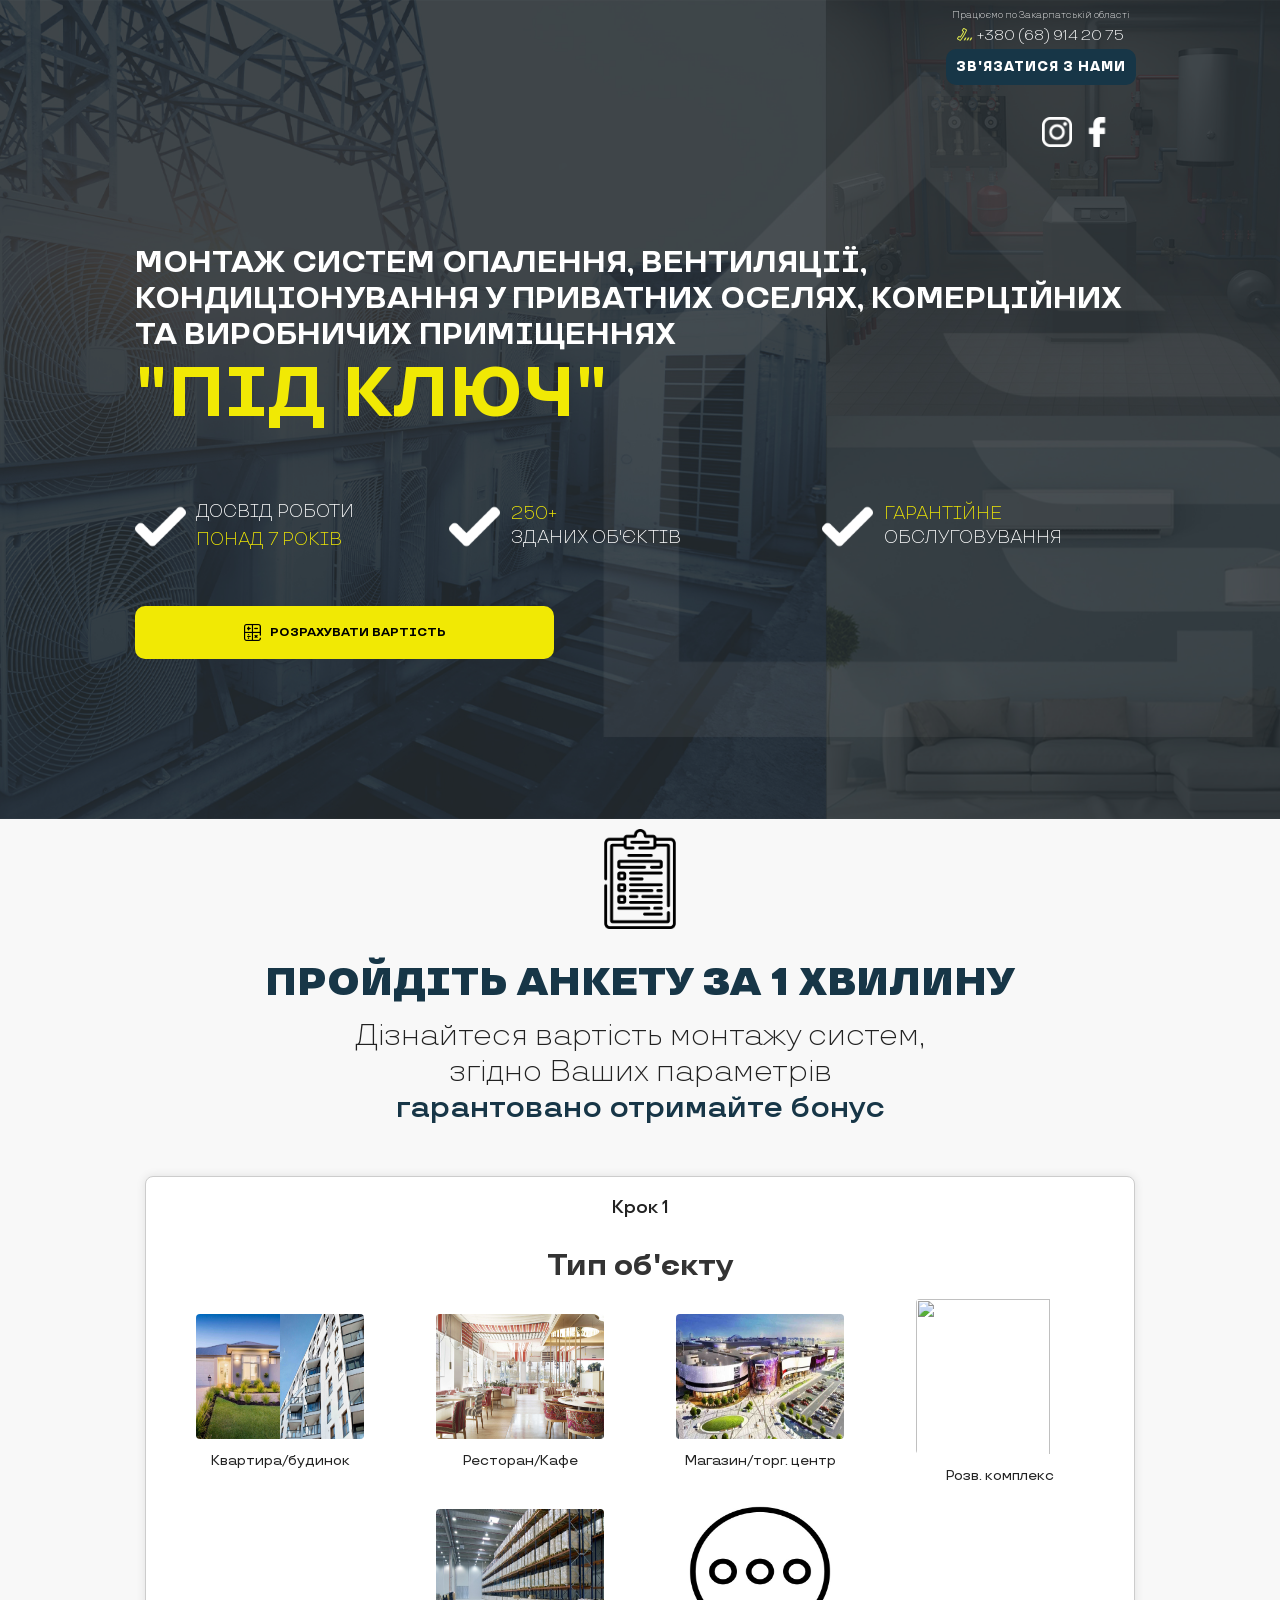
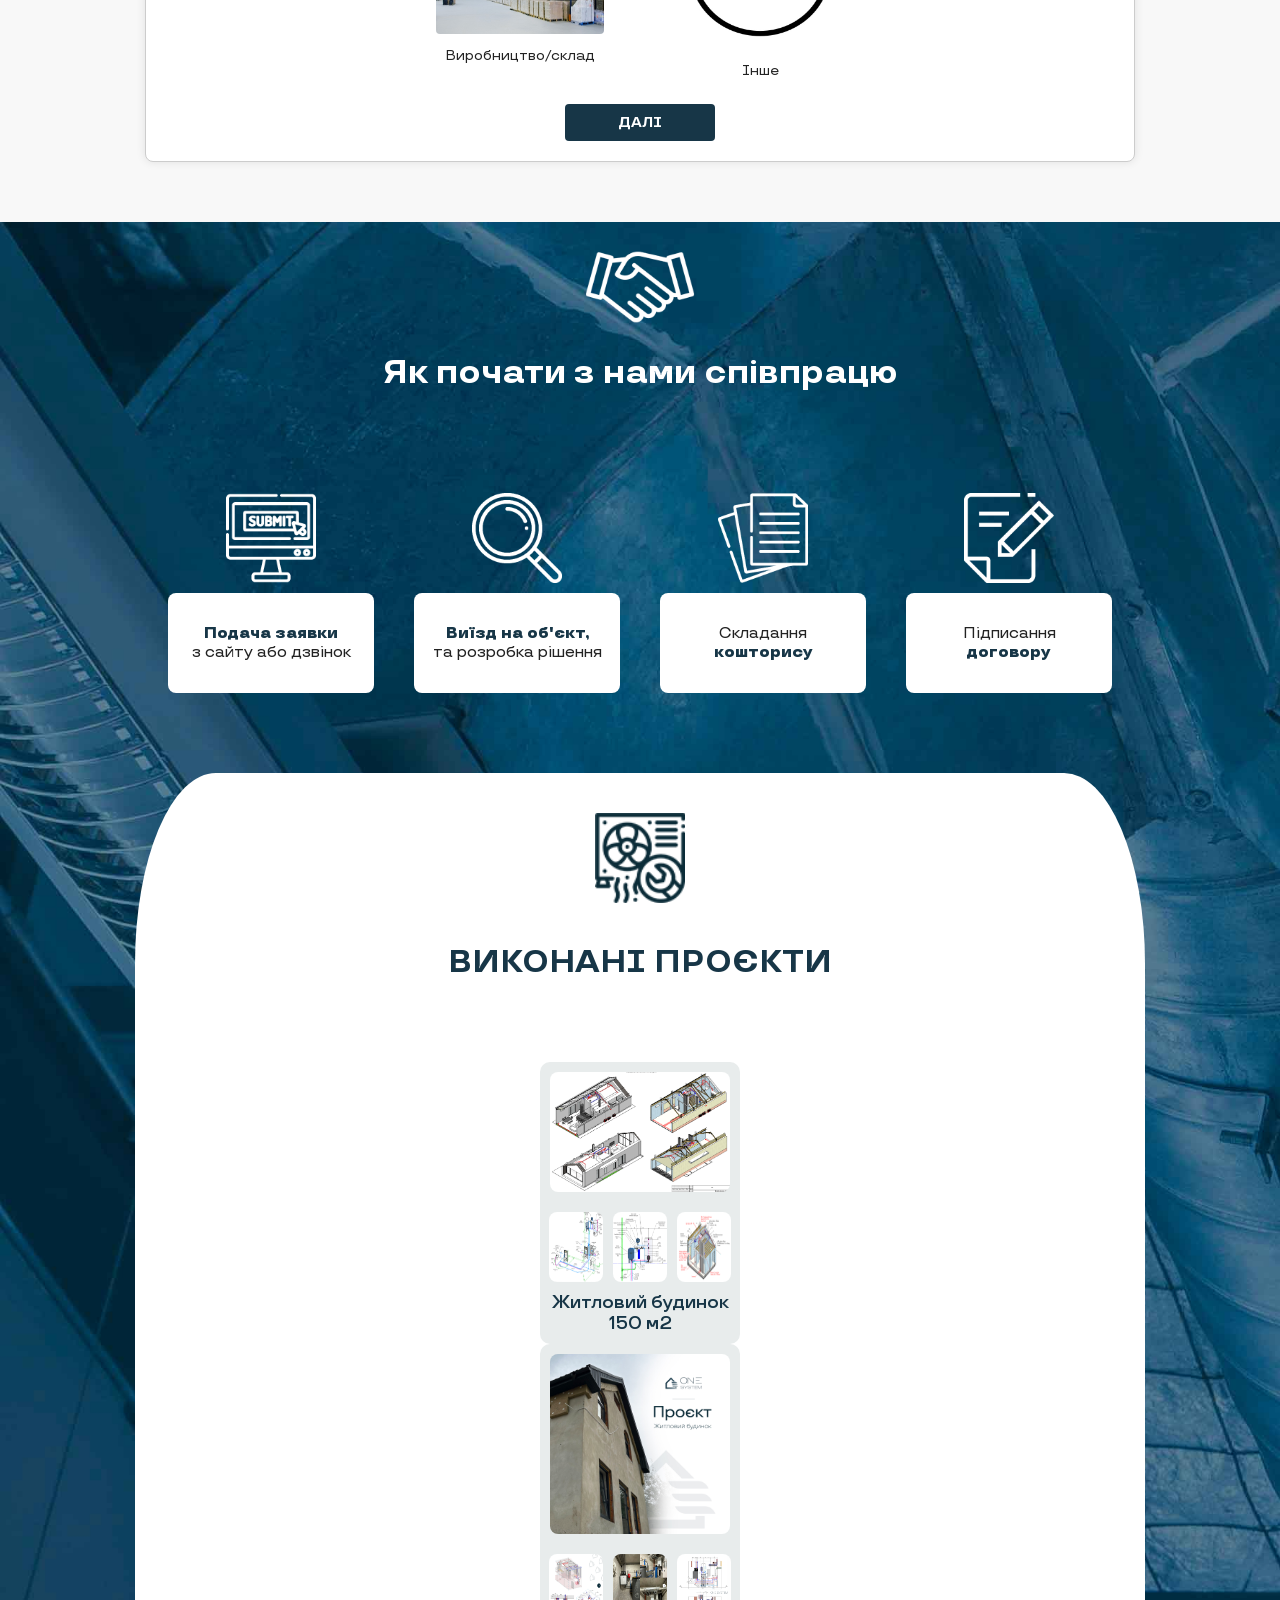
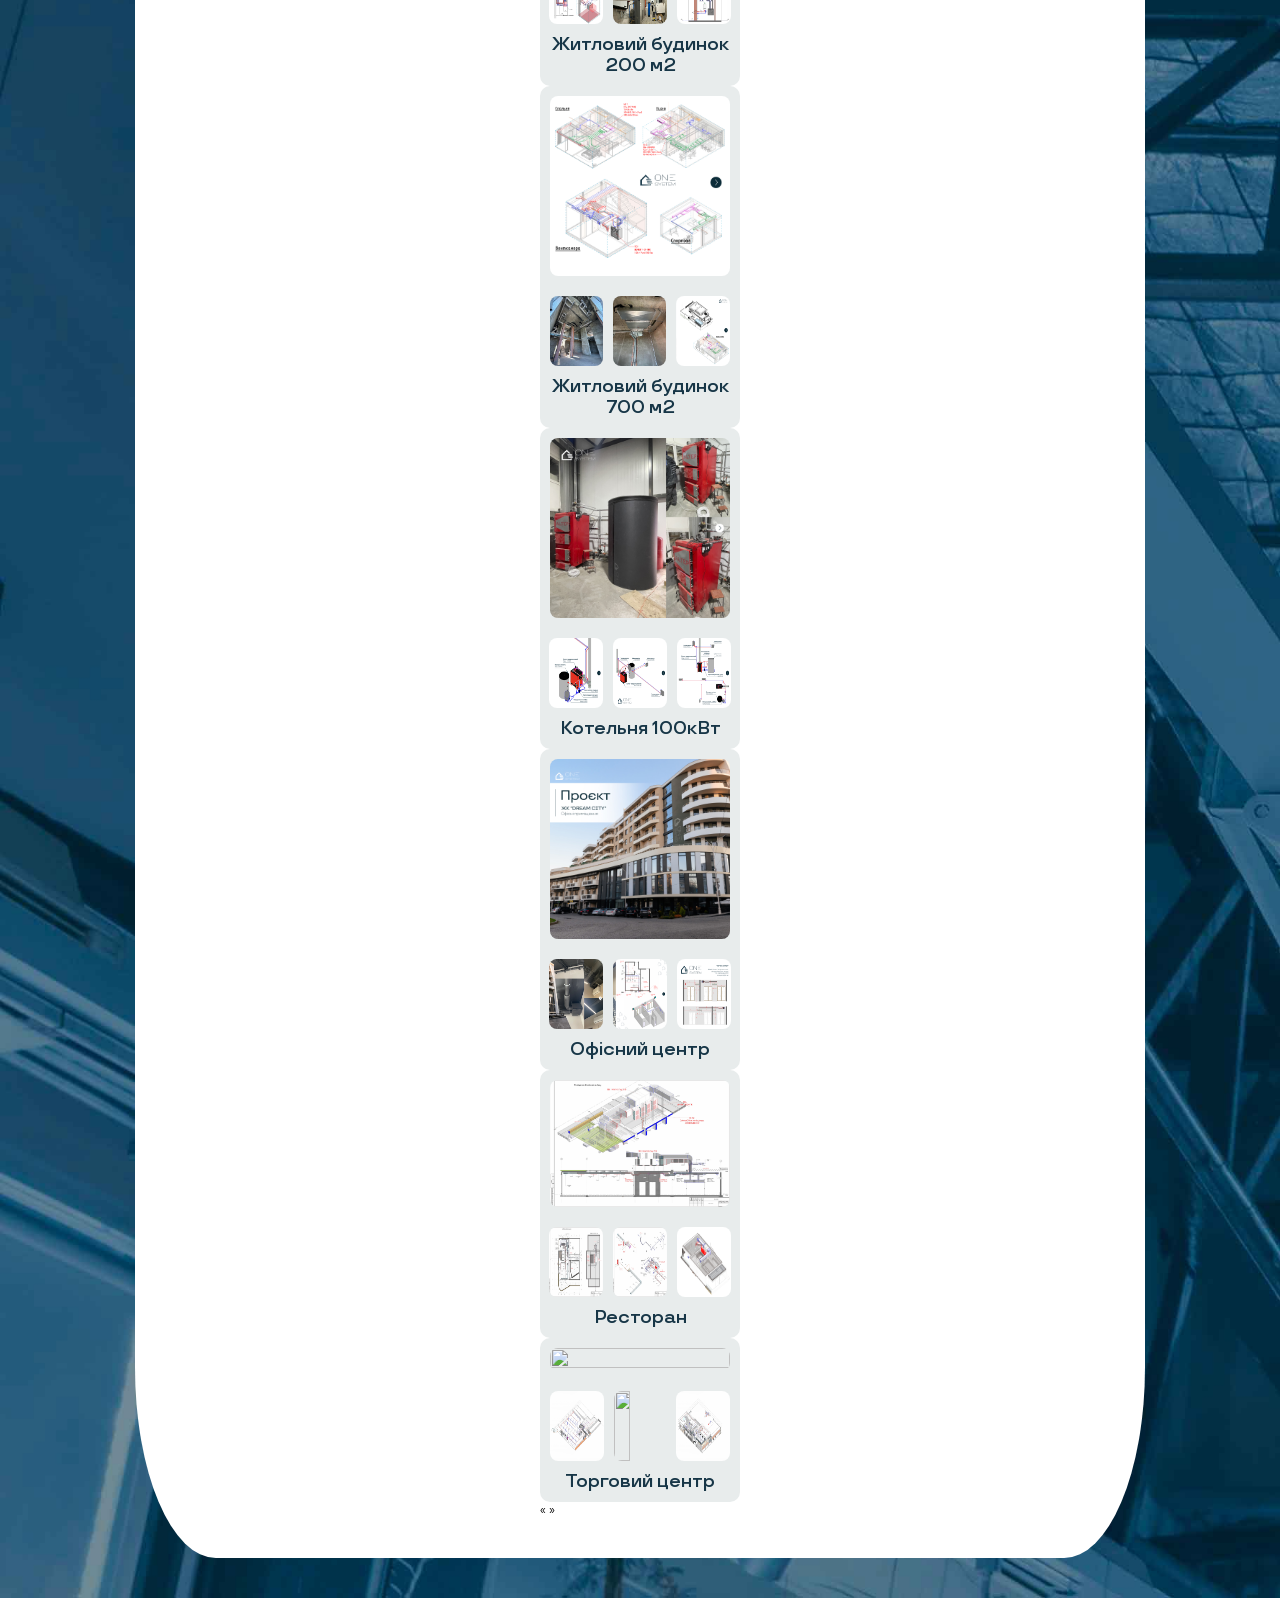
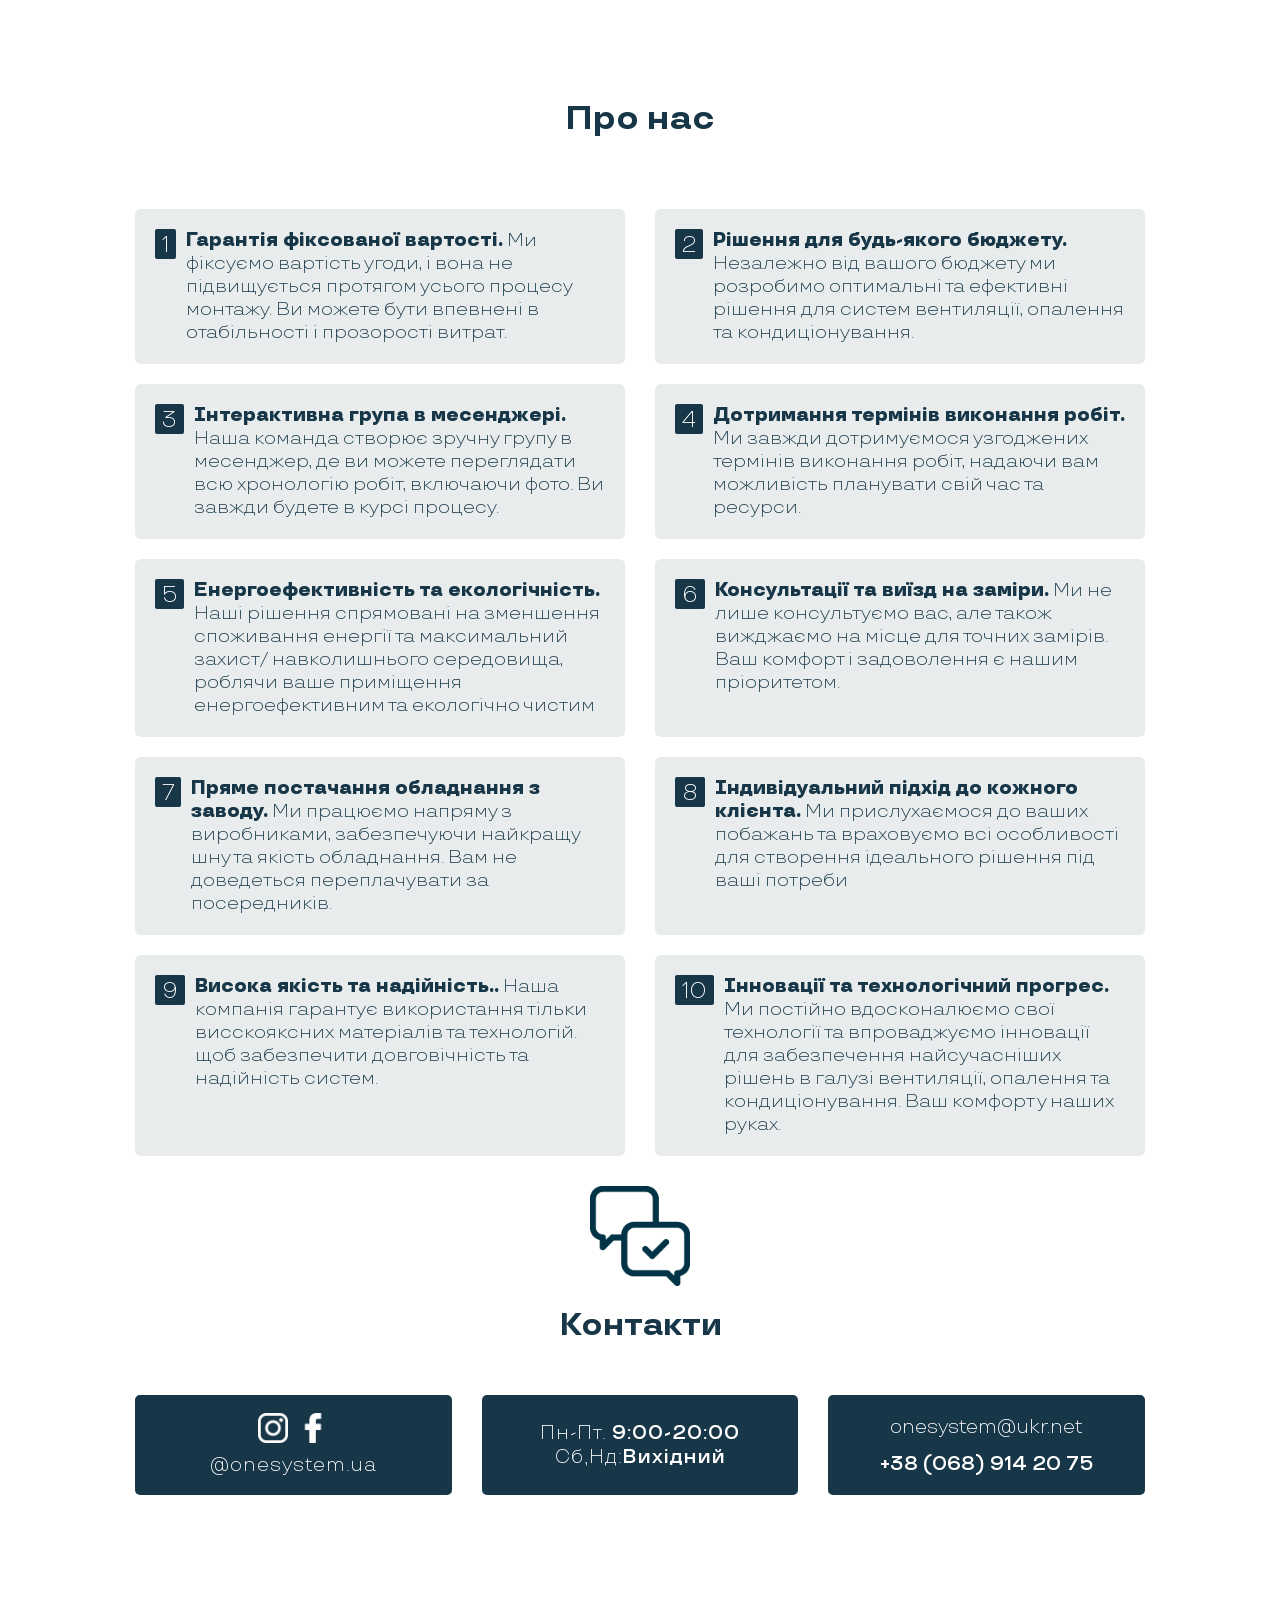
==== index.htm @ 9f6dc46c "fix" ====
﻿<!DOCTYPE html>
<html lang="ru">
  <head>
    <meta charset="UTF-8" />
    <title>Системи опалення під ключ</title>
    <meta name="viewport" content="width=device-width, initial-scale=1" />
    <link rel="stylesheet" href="fonts/stylesheet.css" />
    <link rel="stylesheet" href="fonts/ico-moon/style.css" />
    <link rel="stylesheet" href="css/slick.css" />
    <link
      rel="stylesheet"
      href="gh/fancyapps/fancybox%403.5.7/dist/jquery.fancybox.min.css"
    />
    <link href="https://unpkg.com/aos@2.3.1/dist/aos.css" rel="stylesheet" />
    <link rel="stylesheet" href="css/style.css" />
    <link
      rel="stylesheet"
      href="https://cdn.jsdelivr.net/npm/glider-js@1/glider.min.css"
    />

    <link
      rel="shortcut icon"
      href="img/logotype/logo-color.jpg"
      type="image/ico"
    />

    <!-- Meta Pixel Code -->
    <script>
      !(function (f, b, e, v, n, t, s) {
        if (f.fbq) return;
        n = f.fbq = function () {
          n.callMethod
            ? n.callMethod.apply(n, arguments)
            : n.queue.push(arguments);
        };
        if (!f._fbq) f._fbq = n;
        n.push = n;
        n.loaded = !0;
        n.version = "2.0";
        n.queue = [];
        t = b.createElement(e);
        t.async = !0;
        t.src = v;
        s = b.getElementsByTagName(e)[0];
        s.parentNode.insertBefore(t, s);
      })(
        window,
        document,
        "script",
        "https://connect.facebook.net/en_US/fbevents.js"
      );
      fbq("init", "3308747186036502");
      fbq("track", "PageView");
    </script>
    <script src="https://unpkg.com/aos@2.3.1/dist/aos.js"></script>
    <noscript
      ><img
        height="1"
        width="1"
        style="display: none"
        src="tr?id=3308747186036502&ev=PageView&noscript=1"
    /></noscript>
    <!-- End Meta Pixel Code -->

    <meta
      name="facebook-domain-verification"
      content="5sw4h7sq4c65zmqnt9kescmjwiijr1"
    />
  </head>

  <body>
    <div class="first-screen" data-aos="fade-down">
      <div class="container">
        <header class="header-inner">
          <div class="header-inner-logo">
            <div class="header-inner-logo-left">
              <a href="index.htm">
                <img src="img/logotype/logo.png" alt="" class="logo"
              /></a>
            </div>
          </div>
          <div class="header-inner-socials">
            <div class="socials">
              <div class="socials-items">
                <!--<div class="socials-items__item">-->
                <!--    <a href="https://instagram.com/teploprivat?igshid=1fw3h1ubyp79h" target="_blank"><img src="img/instagram.svg"></a>-->
                <!--</div>-->
              </div>
            </div>
          </div>
          <div class="header-inner-contacts">
            <div class="contacts">
              <p class="contacts__title">Працюємо по Закарпатській області</p>
              <div class="contacts-phone">
                <div class="contacts-phone__num">
                  <!--<span class="icon-Phones"></span>-->

                  <div class="socials-items__item">
                    <a
                      href="https://www.instagram.com/onesystem.ua/"
                      target="_blank"
                      ><img src="img/newIcons/inst.png"
                    /></a>
                    <a href="https://t.me/+380689142075" target="_blank"
                      ><img src="img/newIcons/fb.png"
                    /></a>
                  </div>

                  <div
                    style="
                      display: flex;
                      flex-direction: column;
                      margin-bottom: 5px;
                      text-align: center;
                    "
                  >
                    <!--                                    <a href="mailto:teploprivat@gmail.com">teploprivat@gmail.com</a><br>-->
                    <a href="tel:+380689142075"
                      ><span class="icon-Phones"></span>+380 (68) 914 20 75</a
                    >
                  </div>
                </div>
                <div
                  id="butt"
                  сlass="header_btn contacts-phone__recall consult"
                  data-toggle="modal"
                  data-target="#myModal"
                >
                  <p class="contacts-phone__recall consult">
                    Зв'язатися з нами
                  </p>
                </div>
              </div>
            </div>
          </div>
        </header>
        <div class="first-screen-content">
          <h1 class="title-first" style="text-transform: uppercase">
            МОНТАЖ СИСТЕМ ОПАЛЕННЯ, ВЕНТИЛЯЦІЇ, КОНДИЦІОНУВАННЯ У ПРИВАТНИХ
            ОСЕЛЯХ, КОМЕРЦІЙНИХ ТА ВИРОБНИЧИХ ПРИМІЩЕННЯХ<br />
            <span class="hero-yellow">"під ключ"</span>
          </h1>
          <!--   <p class="first-screen-content__desc subtitle-first">
                    <span>з економією на опаленні до <b>83%</b></span>
                </p> -->
          <div class="first-screen-content-adv">
            <div class="first-screen-content-adv__item" id="pack5">
              <img src="img/newIcons/hero-icon.png" alt="" />
              <p style="text-transform: uppercase">
                Досвід роботи <br /><span style="color: #f1e904"
                  >понад 7 років</span
                ><sup></sup>
              </p>
            </div>
            <div class="first-screen-content-adv__item">
              <img src="img/newIcons/hero-icon.png" alt="" />
              <p style="text-transform: uppercase">
                <span style="color: #f1e904">250+</span> <br />
                зданих об'єктів
              </p>
            </div>
            <div class="first-screen-content-adv__item">
              <img src="img/newIcons/hero-icon.png" alt="" />
              <p style="text-transform: uppercase">
                <span style="color: #f1e904">гарантійне <br /></span>
                обслуговування
              </p>
            </div>
          </div>
          <div class="btn-main-wrap">
            <button
              class="btn btn-main test-scroll"
              style="background-color: #f1e904; color: black"
            >
              <span class="icon-calc"></span>Розрахувати вартість
            </button>
          </div>
        </div>
      </div>

      <div class="fullscreen-bg bg-dark"></div>
    </div>
    <style>
      @media (max-width: 768px) {
        .btn-mob {
          margin-top: 15px;
        }
      }
    </style>
    <section class="second-screen grey">
      <div class="test">
        <div class="container">
          <div class="test-item__content form-before">
            <div
              class="test-item__header"
              style="
                display: flex;
                justify-content: center;
                align-items: center;
                flex-direction: column;
              "
            >
              <img
                src="./img/newIcons/hero.png"
                alt=""
                width="100"
                height="100"
                style="margin-bottom: 30px"
              />
              <h2 class="section-title section-title--black" id="anketa">
                ПРОЙДІТЬ АНКЕТУ ЗА 1 ХВИЛИНУ
              </h2>
              <p class="hero-descr" style="text-align: center">
                Дізнайтеся вартість монтажу систем, <br />
                згідно Ваших параметрів
                <br />
                <span
                  class="hero-descr"
                  style="font-weight: 600; color: #173647"
                  >гарантовано отримайте бонус </span
                >
              </p>
            </div>
            <div
              class="quiz"
              style="
                --q-text-color: #222222;
                --q-bg-color: rgba(248, 248, 248, 1);
                --q-color-main: #8ac759;
                --q-text-on-main: #222222;
                --q-color-lighter: #c5e3ac;
                --q-color-middle: #add88b;
                --q-color-accent: #6e9f47;
                --q-color-element: #e5e7eb;
                --q-color-element-border: #e5e7eb;
                --q-color-border: #4b5563;
                --q-color-back-main: #444444;
                --q-color-back-accent: #222222;
                --q-color-error-text: #b91c1c;
                --q-color-error-field-border: #b91c1c;
                --q-color-error-field-bg: #fca5a5;
                --q-color-error-field-text: #222222;
              "
            >
              <style>
                .form-container {
                  /* width: 900px; */
                  height: 100%;
                  margin: 20px auto;
                  padding: 20px;
                  border: 1px solid #ccc;
                  border-radius: 8px;
                  background-color: #fff;
                  box-shadow: 0 0 10px rgba(0, 0, 0, 0.1);
                }
                .form-step {
                  height: 0;
                  overflow: hidden;
                  opacity: 0;
                  transition: height 0.8s ease-in-out, opacity 0.8s ease-in-out;
                }
                .form-step.active {
                  height: auto;
                  opacity: 1;
                }
                .form-btn {
                  padding: 10px 10px;
                  font-size: 11px;
                  margin-top: 10px;
                  width: 100px;
                  cursor: pointer;
                  background-color: #173647;
                  color: #fff;
                  border: none;
                  border-radius: 4px;
                  margin-right: 10px;
                  transition: background-color 0.3s ease-in-out;
                  margin-left: auto;
                  margin-right: auto;
                }
                @media screen and (min-width: 768px) {
                  .form-btn {
                    padding: 10px 20px;
                    font-size: 14px;
                    margin-top: 30px;
                    width: 150px;
                  }
                }
                .form-btn:hover {
                  background-color: #2c4350;
                }
                label {
                  display: block;
                  margin-bottom: 10px;
                  font-size: 18px;
                  font-weight: 500;
                }
                .photo-label {
                  display: flex;
                  justify-content: center;
                  align-items: center;
                  flex-direction: column;
                }
                input[type="radio"],
                input[type="checkbox"] {
                  margin-right: 5px;
                  visibility: hidden;
                }
                .form-title {
                  color: #333;
                  text-align: center;
                  margin-top: 10px;
                  margin-bottom: 10px;
                  font-size: 18px;
                }
                @media screen and (min-width: 768px) {
                  .form-title {
                    font-size: 30px;
                    margin-bottom: 30px;
                    margin-top: 30px;
                  }
                }
                .form-step.step5 {
                  height: 0;
                  overflow: hidden;
                  opacity: 0;
                  transition: height 0.8s ease-in-out, opacity 0.8s ease-in-out;
                }
                .form-step.step5.active {
                  height: auto;
                  opacity: 1;
                }
                .form-step.step5 label {
                  display: block;
                  margin-bottom: 10px;
                }
                .form-step.step5 input {
                  width: 100%;
                  padding: 8px;
                  margin-bottom: 10px;
                  box-sizing: border-box;
                }
                .steps-container {
                  display: flex;
                  justify-content: center;
                  align-items: center;
                  flex-direction: column;
                }
                .labels-container {
                  display: flex;
                  justify-content: center;
                  align-items: center;
                  flex-wrap: wrap;
                  gap: 30px;
                }
                #stepCounter {
                  font-size: 18px;
                  font-weight: 600;
                }
                .img-container {
                  display: flex;
                  justify-content: center;
                  align-items: center;
                  flex-direction: column;
                  width: 100px;
                  height: 120px;
                }
                @media screen and (min-width: 768px) {
                  .img-container {
                    width: 210px;
                    height: 155px;
                  }
                }
                .quiz-img {
                  height: 100px;
                  width: 100px;
                  border-radius: 4px;
                }
                @media screen and (min-width: 768px) {
                  .quiz-img {
                    width: 80%;
                    height: 130px;
                    height: 160px;
                    border-radius: 4px;
                  }
                }
                .quiz-img.selected {
                  border: 4px solid #173647; /* Зелений колір обводки */
                  border-radius: 3px;
                }
                .photo-span {
                  text-align: center;
                  font-size: 14px;
                }
                @media screen and (min-width: 768px) {
                  .photo-span {
                    font-size: 14px;
                  }
                }

                .buttons-container {
                  display: flex;
                  justify-content: center;
                  align-items: center;
                  width: 200px;
                  gap: 20px;
                  margin-top: 10px;
                }
                @media screen and (min-width: 768px) {
                  .buttons-container {
                    width: 370px;
                  }
                }
                .range-input {
                  width: 100%;
                }
                .range-info-container {
                  margin-top: 70px;
                  text-align: center;
                }
                #submitForm {
                  display: flex;
                  justify-content: center;
                  align-items: center;
                  flex-direction: column;
                }
                .range-input {
                  -webkit-appearance: none;
                  width: 100%;
                  height: 8px; /* висота полоски */
                  background-color: #ccc; /* колір фону полоски */
                  outline: none;
                  margin: 5px 0; /* відступи */
                  border-radius: 8px;
                }
                /* Стилізація ползунка для WebKit (Chrome, Safari) */
                .range-input::-webkit-slider-thumb {
                  -webkit-appearance: none;
                  width: 20px; /* ширина ползунка */
                  height: 20px; /* висота ползунка */
                  background-color: #173647; /* новий колір для ползунка */
                  border: 2px solid #fff; /* колір обведення ползунка */
                  border-radius: 50%; /* зробити ползунок круглим */
                  cursor: pointer;
                  margin-top: -3px; /* коригування позиції ползунка */
                }
                /* Стилізація ползунка для Gecko (Firefox) */
                .range-input::-moz-range-thumb {
                  width: 20px; /* ширина ползунка */
                  height: 20px; /* висота ползунка */
                  background-color: #173647; /* новий колір для ползунка */
                  border: 2px solid #fff; /* колір обведення ползунка */
                  border-radius: 50%; /* зробити ползунок круглим */
                  cursor: pointer;
                }
                .step3 {
                  display: flex;
                  justify-content: center;
                  align-items: center;
                  flex-direction: column;
                }
                .step4 {
                  display: flex;
                  justify-content: center;
                  align-items: center;
                  flex-direction: column;
                }
              </style>
              <div class="form-container">
                <div class="steps-container">
                  <div id="stepCounter">Крок 1</div>
                  <!-- Крок 1 -->
                  <div class="form-step step1 active">
                    <h2 class="form-title">Тип об'єкту</h2>
                    <div class="labels-container">
                      <label class="photo-label">
                        <div class="img-container">
                          <img
                            class="quiz-img"
                            src="./img/newIcons/quiz/flat.jpeg"
                            alt=""
                          />
                          <input
                            type="radio"
                            name="objectType"
                            value="Квартира/будинок"
                          />
                          <span class="photo-span">Квартира/будинок</span>
                        </div>
                      </label>
                      <label class="photo-label">
                        <div class="img-container">
                          <img
                            class="quiz-img"
                            src="./img/newIcons/quiz/rest.jpeg"
                            alt=""
                          />
                          <input
                            type="radio"
                            name="objectType"
                            value="Ресторан/Кафе"
                          />
                          <span class="photo-span">Ресторан/Кафе</span>
                        </div>
                      </label>
                      <label class="photo-label">
                        <div class="img-container">
                          <img
                            class="quiz-img"
                            src="./img/newIcons/quiz/mall.jpg"
                            alt=""
                          />
                          <input
                            type="radio"
                            name="objectType"
                            value="Магазин/Торговий центр"
                          />
                          <span class="photo-span">Магазин/торг. центр</span>
                        </div>
                      </label>
                      <label class="photo-label">
                        <div class="img-container">
                          <img
                            class="quiz-img"
                            src="./img/newIcons/quiz/complex.jpg"
                            alt=""
                          />
                          <input
                            type="radio"
                            name="objectType"
                            value="Розважальний комплекс"
                          />
                          <span class="photo-span">Розв. комплекс</span>
                        </div>
                      </label>
                      <label class="photo-label">
                        <div class="img-container">
                          <img
                            class="quiz-img"
                            src="./img/newIcons/quiz/storage.jpeg"
                            alt=""
                          />
                          <input
                            type="radio"
                            name="objectType"
                            value="Виробництво/склад"
                          />
                          <span class="photo-span">Виробництво/склад</span>
                        </div>
                      </label>
                      <label class="photo-label">
                        <div class="img-container">
                          <img
                            class="quiz-img"
                            src="./img/newIcons/quiz/other.png"
                            alt=""
                          />
                          <input
                            type="radio"
                            name="objectType"
                            value="Виробництво/склад"
                          />
                          <span class="photo-span">Інше</span>
                        </div>
                      </label>
                    </div>
                    <button
                      class="btn form-btn"
                      onclick="nextStep(2)"
                      type="button"
                    >
                      <a href="#anketa" style="color: white">Далі</a>
                    </button>
                  </div>
                  <!-- Крок 2 -->
                  <div class="steps-container" id="second-step">
                    <div class="form-step step2">
                      <h2 class="form-title">Площа об'єкту</h2>
                      <div class="range-info-container"> 
                          >Площа об'єкту:
                          <span id="areaValue">0</span>
                          м²</label
                        >
                      </div>
                      <input
                        class="range-input"
                        type="range"
                        id="areaRange"
                        min="0"
                        max="40000"
                        value="0"
                        step="5"
                        oninput="updateAreaValue(this.value)"
                      />
                      <div class="buttons-container">
                        <button
                          class="btn form-btn"
                          onclick="prevStep(1)"
                          type="button"
                        >
                          Назад
                        </button>
                        <button
                          class="btn form-btn"
                          onclick="nextStep(3)"
                          type="button"
                        >
                          Далі
                        </button>
                      </div>
                    </div>
                  </div>
                  <!-- Крок 3 -->
                  <div class="steps-container">
                    <div class="form-step step3">
                      <h2 class="form-title">Які типи систем цікавлять?</h2>
                      <div class="labels-container">
                        <label class="photo-label">
                          <div class="img-container">
                            <img
                              src="./img/newIcons/quiz/heating.jpeg"
                              class="quiz-img"
                              alt=""
                            />
                            <input
                              type="checkbox"
                              name="systems"
                              value="Опалення"
                            />
                            <span class="photo-span">Опалення</span>
                          </div>
                        </label>
                        <label class="photo-label">
                          <div class="img-container">
                            <img
                              src="/img/newIcons/quiz/vent.jpeg"
                              class="quiz-img"
                              alt=""
                            />
                            <input
                              type="checkbox"
                              name="systems"
                              value="Вентиляція"
                            />
                            <span class="photo-span">Вентиляція</span>
                          </div>
                        </label>
                        <label class="photo-label">
                          <div class="img-container">
                            <img
                              src="/img/newIcons/quiz/ac.jpeg"
                              class="quiz-img"
                              alt=""
                            />
                            <input
                              type="checkbox"
                              name="systems"
                              value="Кондицiонування"
                            />
                            <span class="photo-span">Кондицiонування</span>
                          </div>
                        </label>
                        <label class="photo-label">
                          <div class="img-container">
                            <img
                              src="/img/newIcons/quiz/water.jpeg"
                              class="quiz-img"
                              alt=""
                            />
                            <input
                              type="checkbox"
                              name="systems"
                              value="Водопостачання"
                            />
                            <span class="photo-span">Водопостачання</span>
                          </div>
                        </label>
                        <label class="photo-label">
                          <div class="img-container">
                            <img
                              src="/img/newIcons/quiz/kanal.jpeg"
                              class="quiz-img"
                              alt=""
                            />
                            <input
                              type="checkbox"
                              name="systems"
                              value="Каналізація"
                            />
                            <span class="photo-span">Каналізація</span>
                          </div>
                        </label>
                      </div>
                      <div class="buttons-container">
                        <button
                          class="btn form-btn"
                          onclick="prevStep(2)"
                          type="button"
                        >
                          <a href="#anketa" style="color: white">Назад</a>
                        </button>
                        <button
                          class="btn form-btn"
                          onclick="nextStep(4)"
                          type="button"
                        >
                          Далі
                        </button>
                      </div>
                    </div>
                  </div>
                  <!-- Крок 4 -->
                  <div class="steps-container">
                    <div class="form-step step4">
                      <h2 class="form-title">Які типи робіт цікавлять?</h2>
                      <div class="labels-container">
                        <label>
                          <div class="img-container">
                            <img
                              src="./img/newIcons/quiz/projecting.jpg"
                              class="quiz-img"
                              alt=""
                            />
                            <input
                              type="checkbox"
                              name="workTypes"
                              value="Проектування"
                            />
                            <span class="photo-span">Проектування</span>
                          </div>
                        </label>
                        <label>
                          <div class="img-container">
                            <img
                              src="./img/newIcons/quiz/sales.jpg"
                              class="quiz-img"
                              alt=""
                            />
                            <input
                              type="checkbox"
                              name="workTypes"
                              value="Продаж обладнання"
                            />
                            <span class="photo-span">Продаж обладнання</span>
                          </div>
                        </label>
                        <label>
                          <div class="img-container">
                            <img
                              src="./img/newIcons/quiz/montage.jpg"
                              class="quiz-img"
                              alt=""
                            />
                            <input
                              type="checkbox"
                              name="workTypes"
                              value="Монтаж"
                            />
                            <span class="photo-span">Монтаж</span>
                          </div>
                        </label>
                        <label>
                          <div class="img-container">
                            <img
                              src="./img/newIcons/quiz/service.jpg"
                              class="quiz-img"
                              alt=""
                            />
                            <input
                              type="checkbox"
                              name="workTypes"
                              value="Сервісен обслуговування"
                            />
                            <span class="photo-span"
                              >Сервісне обслуговування</span
                            >
                          </div>
                        </label>
                        <label>
                          <div class="img-container">
                            <img
                              src="./img/newIcons/quiz/repair.jpg"
                              class="quiz-img"
                              alt=""
                            />
                            <input
                              type="checkbox"
                              name="workTypes"
                              value="Ремонт обладнання"
                            />
                            <span class="photo-span">Ремонт обладнання</span>
                          </div>
                        </label>
                        <label>
                          <div class="img-container">
                            <img
                              src="./img/newIcons/quiz/other.png"
                              class="quiz-img"
                              alt=""
                            />
                            <input
                              type="checkbox"
                              name="workTypes"
                              value="Інше"
                            />
                            <span class="photo-span">Інше</span>
                          </div>
                        </label>
                      </div>
                      <div class="buttons-container">
                        <button
                          class="btn form-btn"
                          onclick="prevStep(3)"
                          type="button"
                        >
                          Назад
                        </button>
                        <button
                          class="btn form-btn"
                          onclick="nextStep(5)"
                          type="button"
                        >
                          <a href="#anketa" style="color: white">Далі</a>
                        </button>
                      </div>
                    </div>
                  </div>
                  <div class="steps-container">
                    <div class="form-step step5">
                      <h2 class="form-title">Введіть ім'я та номер телефону</h2>
                      <form
                        id="submitForm"
                        onsubmit="event.preventDefault(); submitForm();"
                      >
                        <label for="name">Ім'я:</label>
                        <input type="text" id="name" name="name" required />
                        <label for="phone">Номер телефону:</label>
                        <input type="tel" id="phone" name="phone" required />
                        <div class="buttons-container">
                          <button
                            class="btn form-btn"
                            onclick="prevStep(4)"
                            type="button"
                          >
                            Назад
                          </button>
                          <button class="btn form-btn" type="submit">
                            Відправити
                          </button>
                        </div>
                      </form>
                    </div>
                  </div>
                </div>
              </div>

              <script>
                let currentStep = 1;

                function nextStep(step) {
                  document
                    .querySelector(`.step${currentStep}`)
                    .classList.remove("active");
                  currentStep = step;
                  updateStepCounter();
                  document
                    .querySelector(`.step${currentStep}`)
                    .classList.add("active");
                }
                function prevStep(step) {
                  document
                    .querySelector(`.step${currentStep}`)
                    .classList.remove("active");
                  currentStep = step;
                  updateStepCounter();
                  document
                    .querySelector(`.step${currentStep}`)
                    .classList.add("active");
                }
                function updateAreaValue(value) {
                  document.getElementById("areaValue").innerText = value;
                }
                function updateStepCounter() {
                  document.getElementById(
                    "stepCounter"
                  ).innerText = `Крок ${currentStep}/5`;
                }
                function submitForm() {
                  // Отримайте значення з форми і обробіть їх за потреби
                  const formData = {
                    name: document.getElementById("name").value,
                    phone: document.getElementById("phone").value,
                    objectType: document.querySelector(
                      'input[name="objectType"]:checked'
                    ).value,
                    area: document.getElementById("areaRange").value,
                    systems: Array.from(
                      document.querySelectorAll('input[name="systems"]:checked')
                    ).map((input) => input.value),
                    workTypes: Array.from(
                      document.querySelectorAll(
                        'input[name="workTypes"]:checked'
                      )
                    ).map((input) => input.value),
                  };
                  // Отримати токен та чат_id зі свого бота в телеграмі
                  const TOKEN =
                    "6956288167:AAHuR7oOShLoxF1MEcaLUOj_gk_TouvRYIo";
                  const CHAT_ID = "-1001533686542";
                  const URL = `https://api.telegram.org/bot${TOKEN}/sendMessage`;
                  // Створити текстовий повідомлення з отриманими даними
                  let message = `Заявка з сайту!\n\n`;
                  message += `Ім'я: ${formData.name}\n`;
                  message += `Номер телефону: ${formData.phone}\n`;
                  message += `Тип об'єкту: ${formData.objectType}\n`;
                  message += `Площа об'єкту: ${formData.area} м²\n`;
                  message += `Типи систем: ${formData.systems.join(", ")}\n`;
                  message += `Типи робіт: ${formData.workTypes.join(", ")}\n`;
                  // Відправити повідомлення в телеграм
                  fetch(URL, {
                    method: "POST",
                    headers: {
                      "Content-Type": "application/json",
                    },
                    body: JSON.stringify({
                      chat_id: CHAT_ID,
                      parse_mode: "html",
                      text: `${message}`,
                    }),
                  })
                    .then((response) => {
                      window.location.href = "thanks.html";
                      if (!response.ok) {
                        throw new Error("Network response was not ok");
                      }
                      // Очистити дані форми або виконати інші дії при необхідності
                      // Наприклад, ви можете перенаправити користувача на іншу сторінку
                      // або вивести повідомлення про успішну відправку
                      document.getElementById("areaRange").value = 0; // Скинути значення площі
                      document
                        .querySelectorAll('input[name="objectType"]')
                        .forEach((input) => (input.checked = false));
                      document
                        .querySelectorAll('input[name="systems"]')
                        .forEach((input) => (input.checked = false));
                      document
                        .querySelectorAll('input[name="workTypes"]')
                        .forEach((input) => (input.checked = false));
                      hideAllSteps();
                      resetForm(); // Очистити форму або виконати інші дії
                      currentStep = 1;
                      updateStepCounter();
                      document.querySelector(".step1").classList.add("active");
                    })
                    .catch((error) => {
                      console.log(error);
                    });
                }
                function resetForm() {
                  // Очистити дані форми або виконати інші дії для скидання форми
                  document.getElementById("areaRange").value = 0;
                  document
                    .querySelectorAll('input[name="objectType"]')
                    .forEach((input) => (input.checked = false));
                  document
                    .querySelectForAll('input[name="systems"]')
                    .forEach((input) => (input.checked = false));
                  document
                    .querySelectorAll('input[name="workTypes"]')
                    .forEach((input) => (input.checked = false));
                }
                function hideAllSteps() {
                  // Приховати всі кроки форми
                  const formSteps = document.querySelectorAll(".form-step");
                  formSteps.forEach((step) => {
                    step.classList.remove("active");
                  });
                }
                document.addEventListener("DOMContentLoaded", function () {
                  const quizImages = document.querySelectorAll(".quiz-img");
                  quizImages.forEach(function (image) {
                    image.addEventListener("click", function () {
                      if (currentStep === 1) {
                        // Якщо це перший крок, обирайте тільки одне фото
                        quizImages.forEach(function (otherImage) {
                          otherImage.classList.remove("selected");
                        });
                        image.classList.add("selected");
                      } else if (currentStep === 3 || currentStep === 4) {
                        // Якщо це третій або четвертий крок, дозвольте обирати декілька фото
                        image.classList.toggle("selected");
                      }
                    });
                  });
                });
              </script>
            </div>
          </div>
        </div>
      </div>
    </section>
    <section class="coop-section">
      <div class="container">
        <img
          class="deal-img"
          width="100"
          height="100"
          src="./img/newIcons/deal.png"
          style="margin-left: auto; margin-right: auto"
          alt=""
        />
        <h3 class="coop-title">Як почати з нами співпрацю</h3>
        <ul class="coop-list">
          <li class="coop-item">
            <img class="coop-img" src="./img/newIcons/submit.png" alt="" />
            <div class="coop-item-text">
              <p>
                <span style="color: #173647; font-weight: 800"
                  >Подача заявки<br
                /></span>
                з сайту або дзвінок
              </p>
            </div>
          </li>
          <li class="coop-item">
            <img class="coop-img" src="./img/newIcons/search.png" alt="" />
            <div class="coop-item-text">
              <p>
                <span style="color: #173647; font-weight: 800"
                  >Виїзд на об'єкт,<br
                /></span>
                 та розробка рішення
              </p>
            </div>
          </li>
          <li class="coop-item">
            <img class="coop-img" src="./img/newIcons/documents.png" alt="" />
            <div class="coop-item-text">
              <p>
                Складання <br />
                <span style="color: #173647; font-weight: 800">кошторису</span>
              </p>
            </div>
          </li>
          <li class="coop-item">
            <img class="coop-img" src="./img/newIcons/contract.png" alt="" />
            <div class="coop-item-text">
              <p>
                Підписання <br />
                <span style="color: #173647; font-weight: 800">договору</span>
              </p>
            </div>
          </li>
        </ul>
        <div class="done-projects-container">
          <img
            class="done-projects-img"
            src="./img/newIcons/done-projects.png"
            alt=""
          />
          <h3 class="done-projects-title">ВИКОНАНІ ПРОЄКТИ</h3>
          <div class="glider-contain">
            <div class="glider">
              <div class="project-card">
                <img src="./img/projects/1/1.PNG" alt="" class="main-card-photo" />
                <ul class="project-list">
                  <li class="project-item">
                    <img src="./img/projects/1/2.PNG" alt="" class="project-photo" />
                    <img src="./img/projects/1/3.PNG" alt="" class="project-photo" />
                    <img src="./img/projects/1/4.PNG" alt="" class="project-photo" />
                  </li>
                </ul>
                <p class="project-description">
                  <span class="marked-text">Житловий будинок 150 м2<br /></span>
                </p>
              </div>
              <div class="project-card">
                <img src="./img/projects/2/1.jpg" alt="" class="main-card-photo" />
                <ul class="project-list">
                  <li class="project-item">
                    <img src="./img/projects/2/2.jpg" alt="" class="project-photo" />
                    <img src="./img/projects/2/3.jpg" alt="" class="project-photo" />
                    <img src="./img/projects/2/4.jpg" alt="" class="project-photo" />
                  </li>
                </ul>
                <p class="project-description">
                  <span class="marked-text">Житловий будинок 200 м2 <br /></span>
                </p>
              </div>
              <div class="project-card">
                <img src="./img/projects/3/1.jpg" alt="" class="main-card-photo" />
                <ul class="project-list">
                  <li class="project-item">
                    <img src="./img/projects/3/2.jpg" alt="" class="project-photo" />
                    <img src="./img/projects/3/3.jpg" alt="" class="project-photo" />
                    <img src="./img/projects/3/4.jpg" alt="" class="project-photo" />
                  </li>
                </ul>
                <p class="project-description">
                  <span class="marked-text">Житловий будинок 700 м2<br /></span>
                </p>
              </div>
              <div class="project-card">
                <img src="./img/projects/4/1.jpg" alt="" class="main-card-photo" />
                <ul class="project-list">
                  <li class="project-item">
                    <img src="./img/projects/4/2.jpg" alt="" class="project-photo" />
                    <img src="./img/projects/4/3.jpg" alt="" class="project-photo" />
                    <img src="./img/projects/4/4.jpg" alt="" class="project-photo" />
                  </li>
                </ul>
                <p class="project-description">
                  <span class="marked-text">Котельня 100кВт<br /></span>
                </p>
              </div>
              <div class="project-card">
                <img src="./img/projects/5/1.jpg" alt="" class="main-card-photo" />
                <ul class="project-list">
                  <li class="project-item">
                    <img src="./img/projects/5/2.jpg" alt="" class="project-photo" />
                    <img src="./img/projects/5/3.jpg" alt="" class="project-photo" />
                    <img src="./img/projects/5/4.jpg" alt="" class="project-photo" />
                  </li>
                </ul>
                <p class="project-description">
                  <span class="marked-text">Офісний центр<br /></span>
                </p>
              </div>
              <div class="project-card">
                <img src="./img/projects/6/1.jpg" alt="" class="main-card-photo" />
                <ul class="project-list">
                  <li class="project-item">
                    <img src="./img/projects/6/2.jpg" alt="" class="project-photo" />
                    <img src="./img/projects/6/3.jpg" alt="" class="project-photo" />
                    <img src="./img/projects/6/4.PNG" alt="" class="project-photo" />
                  </li>
                </ul>
                <p class="project-description">
                  <span class="marked-text">Ресторан<br /></span>
                </p>
              </div>
              <div class="project-card">
                <img src="./img/projects/7/1.jpg" alt="" class="main-card-photo" />
                <ul class="project-list">
                  <li class="project-item">
                    <img src="./img/projects/7/2.jpg" alt="" class="project-photo" />
                    <img src="./img/projects/7/3.jpg" alt="" class="project-photo" />
                    <img src="./img/projects/7/4.jpg" alt="" class="project-photo" />
                  </li>
                </ul>
                <p class="project-description">
                  <span class="marked-text">Торговий центр<br /></span>
                </p>
              </div>

            </div>

            <button aria-label="Previous" class="glider-prev">«</button>
            <button aria-label="Next" class="glider-next">»</button>
            <div role="tablist" class="dots"></div>
          </div>
        </div>
      </div>
    </section>
    <section class="about-us-section">
      <div class="container">
        <h3 class="about-us-title">Про нас</h3>
        <ul class="about-us-list">
          <li class="about-us-item right-dash">
            <div class="num-container">
              <span class="about-us-num">1</span>
            </div>
            <p class="about-us-info">
              <span style="color: #173647; font-weight: 800"
                >Гарантія фіксованої вартості.</span
              >
              Ми фіксуємо вартість угоди, і вона не підвищується протягом усього
              процесу монтажу. Ви можете бути впевнені в отабільності і
              прозорості витрат.
            </p>
          </li>
          <li class="about-us-item l-mg">
            <div class="num-container">
              <span class="about-us-num">2</span>
            </div>
            <p class="about-us-info">
              <span style="color: #173647; font-weight: 800">
                Рішення для будь-якого бюджету.</span
              >
              Незалежно від вашого бюджету ми розробимо оптимальні та ефективні
              рішення для систем вентиляції, опалення та кондиціонування.
            </p>
          </li>
          <li class="about-us-item right-dash">
            <div class="num-container">
              <span class="about-us-num">3</span>
            </div>
            <p class="about-us-info">
              <span style="color: #173647; font-weight: 800">
                Інтерактивна група в месенджері.</span
              >
              Наша команда створює зручну групу в месенджер, де ви можете
              переглядати всю хронологію робіт, включаючи фото. Ви завжди будете
              в курсі процесу.
            </p>
          </li>
          <li class="about-us-item l-mg">
            <div class="num-container">
              <span class="about-us-num">4</span>
            </div>
            <p class="about-us-info">
              <span style="color: #173647; font-weight: 800">
                Дотримання термінів виконання робіт.</span
              >
              Ми завжди дотримуємося узгоджених термінів виконання робіт,
              надаючи вам можливість планувати свій час та ресурси.
            </p>
          </li>
          <li class="about-us-item right-dash">
            <div class="num-container">
              <span class="about-us-num">5</span>
            </div>
            <p class="about-us-info">
              <span style="color: #173647; font-weight: 800"
                >Енергоефективність та екологічність.</span
              >
              Наші рішення спрямовані на зменшення споживання енергії та
              максимальний захист/ навколишнього середовища, роблячи ваше
              приміщення енергоефективним та екологічно чистим
            </p>
          </li>
          <li class="about-us-item l-mg">
            <div class="num-container">
              <span class="about-us-num">6</span>
            </div>
            <p class="about-us-info">
              <span style="color: #173647; font-weight: 800"
                >Консультації та виїзд на заміри.</span
              >
              Ми не лише консультуємо вас, але також вижджаємо на місце для
              точних замірів. Ваш комфорт і задоволення є нашим пріоритетом.
            </p>
          </li>
          <li class="about-us-item right-dash">
            <div class="num-container">
              <span class="about-us-num">7</span>
            </div>
            <p class="about-us-info">
              <span style="color: #173647; font-weight: 800"
                >Пряме постачання обладнання з заводу.</span
              >
              Ми працюємо напряму з виробниками, забезпечуючи найкращу шну та
              якість обладнання. Вам не доведеться переплачувати за
              посередників.
            </p>
          </li>
          <li class="about-us-item l-mg">
            <div class="num-container">
              <span class="about-us-num">8</span>
            </div>
            <p class="about-us-info">
              <span style="color: #173647; font-weight: 800"
                >Індивідуальний підхід до кожного клієнта.</span
              >
              Ми прислухаємося до ваших побажань та враховуємо всі особливості
              для створення ідеального рішення під ваші потреби
            </p>
          </li>
          <li class="about-us-item bottom-dash">
            <div class="num-container">
              <span class="about-us-num right-dash">9</span>
            </div>
            <p class="about-us-info">
              <span style="color: #173647; font-weight: 800">
                Висока якість та надійність..</span
              >
              Наша компанія гарантує використання тільки висскояксних матеріалів
              та технологій. щоб забезпечити довговічність та надійність систем.
            </p>
          </li>
          <li class="about-us-item">
            <div class="num-container">
              <span class="about-us-num">10</span>
            </div>
            <p class="about-us-info">
              <span style="color: #173647; font-weight: 800"
                >Інновації та технологічний прогрес.</span
              >
              Ми постійно вдосконалюємо свої технології та впроваджуємо
              інновації для забезпечення найсучасніших рішень в галузі
              вентиляції, опалення та кондиціонування. Ваш комфорт у наших
              руках.
            </p>
          </li>
        </ul>
      </div>
    </section>
    <section class="contacts-section">
      <div class="container center">
        <img src="./img/newIcons/contacts.png" alt="" class="contacts-img" />
        <h3 class="contacts-title">Контакти</h3>
        <ul class="contacts-list">
          <li class="contacts-item">
            <div class="contacts-images">
              <a
                href="https://www.instagram.com/onesystem.ua/"
                class="contacts-link"
                ><img
                  src="./img/newIcons/inst.png"
                  class="contacts-icon"
                  alt=""
              /></a>
              <a href="" class="contacts-link">
                <img src="./img/newIcons/fb.png" class="contacts-icon" alt=""
              /></a>
            </div>
            <p class="contacts-info">@onesystem.ua</p>
          </li>
          <li class="contacts-item">
            <p class="contacts-info">
              Пн-Пт.
              <span style="font-weight: 600">9:00-20:00 <br /></span>Сб,Нд:<span
                style="font-weight: 600"
                >Вихідний</span
              >
            </p>
          </li>
          <li class="contacts-item">
            <a href="mailto:onesystem@ukr.net" class="contacts-link"
              >onesystem@ukr.net</a
            >
            <br />
            <a
              href="tel:+380689142075"
              class="contacts-link"
              style="font-weight: 600"
              >+38 (068) 914 20 75</a
            >
          </li>
        </ul>
      </div>
    </section>
    <footer class="footer-section">
      <div class="location-container">
        <img src="./img/newIcons/location.png" alt="" class="location-img" />
        <p class="location-info">М.Ужгород, вул.Минайська 14Б</p>
      </div>
      <div
        class="center-footer"
        style="
          width: 80%;
          display: flex;
          justify-content: center;
          align-items: center;
        "
      >
        <img
          src="./img/newIcons/footer-logo.png"
          alt=""
          class="footer-logo"
         
         
        />
        <iframe
          src="https://www.google.com/maps/embed?pb=!1m18!1m12!1m3!1d2638.007144355298!2d22.287827575585684!3d48.6097065181762!2m3!1f0!2f0!3f0!3m2!1i1024!2i768!4f13.1!3m3!1m2!1s0x473919a82acf901d%3A0x667a437cf20d605b!2z0LLRg9C70LjRhtGPINCc0LjQvdCw0LnRgdGM0LrQsCwgMTTQkSwg0KPQttCz0L7RgNC-0LQsINCX0LDQutCw0YDQv9Cw0YLRgdGM0LrQsCDQvtCx0LvQsNGB0YLRjCwgODgwMDA!5e0!3m2!1suk!2sua!4v1704013941525!5m2!1suk!2sua"
          width="90%"
          height="300px"
          style="border-radius: 15px; border-style: none"
          allowfullscreen=""
          loading="lazy"
          referrerpolicy="no-referrer-when-downgrade"
        ></iframe>
      </div>
    </footer>

    <script src="js/jquery-3.3.1.min.js"></script>
    <script src="js/jquery.maskedinput.min.js"></script>
    <script src="js/ui.js"></script>
    <script src="js/jquery.ui.touch-punch.min.js"></script>
    <script src="js/slick.min.js"></script>
    <script src="gh/fancyapps/fancybox%403.5.7/dist/jquery.fancybox.min.js"></script>
    <script src="js/sly.js"></script>
    <script src="js/parallax.js"></script>
    <script src="js/spin.js"></script>
    <script src="js/test.js"></script>
    <script src="js/script.js"></script>
    <script src="https://cdn.jsdelivr.net/npm/glider-js@1/glider.min.js"></script>
    <script>
      new Glider(document.querySelector(".glider"), {
        slidesToShow: 1,
        slidesToScroll: 1,
        draggable: true,
        scrollLock: true,

        dots: ".dots",
        arrows: {
          prev: ".glider-prev",
          next: ".glider-next",
        },
        responsive: [
          {
            breakpoint: 521,
            settings: {
              slidesToShow: 2,
              slidesToScroll: 1,
            },
          },
          {
            breakpoint: 768,
            settings: {
              slidesToShow: 3,
              slidesToScroll: 1,
            },
          },
          {
            breakpoint: 1200,
            settings: {
              slidesToShow: 4,
              slidesToScroll: 1,
            },
          },
        ],
      });
    </script>
    <script type="module" src="./js/telegramBot.js"></script>
    <script>
      $(".gallery__more").click(function () {
        $(".gallery__item").removeClass("hide");
        $(this).hide();
      });
    </script>
    <script>
      AOS.init();
    </script>
  </body>
</html>
---- fonts/stylesheet.css ----
@font-face {
    font-family: 'TT Travels';
    src: url('TTTravels-DemiBold.eot');
    src: local('TT Travels DemiBold'), local('TTTravels-DemiBold'),
        url('TTTravels-DemiBold.eot?#iefix') format('embedded-opentype'),
        url('TTTravels-DemiBold.woff2') format('woff2'),
        url('TTTravels-DemiBold.woff') format('woff'),
        url('TTTravels-DemiBold.ttf') format('truetype');
    font-weight: 600;
    font-style: normal;
}

@font-face {
    font-family: 'TT Travels';
    src: url('TTTravels-Medium.eot');
    src: local('TT Travels Medium'), local('TTTravels-Medium'),
        url('TTTravels-Medium.eot?#iefix') format('embedded-opentype'),
        url('TTTravels-Medium.woff2') format('woff2'),
        url('TTTravels-Medium.woff') format('woff'),
        url('TTTravels-Medium.ttf') format('truetype');
    font-weight: 500;
    font-style: normal;
}

@font-face {
    font-family: 'TT Travels';
    src: url('TTTravels-LightItalic.eot');
    src: local('TT Travels Light Italic'), local('TTTravels-LightItalic'),
        url('TTTravels-LightItalic.eot?#iefix') format('embedded-opentype'),
        url('TTTravels-LightItalic.woff2') format('woff2'),
        url('TTTravels-LightItalic.woff') format('woff'),
        url('TTTravels-LightItalic.ttf') format('truetype');
    font-weight: 300;
    font-style: italic;
}

@font-face {
    font-family: 'TT Travels';
    src: url('TTTravels-Regular.eot');
    src: local('TT Travels Regular'), local('TTTravels-Regular'),
        url('TTTravels-Regular.eot?#iefix') format('embedded-opentype'),
        url('TTTravels-Regular.woff2') format('woff2'),
        url('TTTravels-Regular.woff') format('woff'),
        url('TTTravels-Regular.ttf') format('truetype');
    font-weight: normal;
    font-style: normal;
}

@font-face {
    font-family: 'TT Travels';
    src: url('TTTravels-Bold.eot');
    src: local('TT Travels Bold'), local('TTTravels-Bold'),
        url('TTTravels-Bold.eot?#iefix') format('embedded-opentype'),
        url('TTTravels-Bold.woff2') format('woff2'),
        url('TTTravels-Bold.woff') format('woff'),
        url('TTTravels-Bold.ttf') format('truetype');
    font-weight: bold;
    font-style: normal;
}

@font-face {
    font-family: 'TT Travels';
    src: url('TTTravels-BoldItalic.eot');
    src: local('TT Travels Bold Italic'), local('TTTravels-BoldItalic'),
        url('TTTravels-BoldItalic.eot?#iefix') format('embedded-opentype'),
        url('TTTravels-BoldItalic.woff2') format('woff2'),
        url('TTTravels-BoldItalic.woff') format('woff'),
        url('TTTravels-BoldItalic.ttf') format('truetype');
    font-weight: bold;
    font-style: italic;
}

@font-face {
    font-family: 'TT Travels';
    src: url('TTTravels-ExtraBold.eot');
    src: local('TT Travels ExtraBold'), local('TTTravels-ExtraBold'),
        url('TTTravels-ExtraBold.eot?#iefix') format('embedded-opentype'),
        url('TTTravels-ExtraBold.woff2') format('woff2'),
        url('TTTravels-ExtraBold.woff') format('woff'),
        url('TTTravels-ExtraBold.ttf') format('truetype');
    font-weight: 800;
    font-style: normal;
}

@font-face {
    font-family: 'TT Travels';
    src: url('TTTravels-ThinItalic.eot');
    src: local('TT Travels Thin Italic'), local('TTTravels-ThinItalic'),
        url('TTTravels-ThinItalic.eot?#iefix') format('embedded-opentype'),
        url('TTTravels-ThinItalic.woff2') format('woff2'),
        url('TTTravels-ThinItalic.woff') format('woff'),
        url('TTTravels-ThinItalic.ttf') format('truetype');
    font-weight: 100;
    font-style: italic;
}

@font-face {
    font-family: 'TT Travels';
    src: url('TTTravels-Italic.eot');
    src: local('TT Travels Italic'), local('TTTravels-Italic'),
        url('TTTravels-Italic.eot?#iefix') format('embedded-opentype'),
        url('TTTravels-Italic.woff2') format('woff2'),
        url('TTTravels-Italic.woff') format('woff'),
        url('TTTravels-Italic.ttf') format('truetype');
    font-weight: normal;
    font-style: italic;
}

@font-face {
    font-family: 'TT Travels';
    src: url('TTTravels-Light.eot');
    src: local('TT Travels Light'), local('TTTravels-Light'),
        url('TTTravels-Light.eot?#iefix') format('embedded-opentype'),
        url('TTTravels-Light.woff2') format('woff2'),
        url('TTTravels-Light.woff') format('woff'),
        url('TTTravels-Light.ttf') format('truetype');
    font-weight: 300;
    font-style: normal;
}

@font-face {
    font-family: 'TT Travels';
    src: url('TTTravels-ExtraLightItalic.eot');
    src: local('TT Travels ExtraLight Italic'), local('TTTravels-ExtraLightItalic'),
        url('TTTravels-ExtraLightItalic.eot?#iefix') format('embedded-opentype'),
        url('TTTravels-ExtraLightItalic.woff2') format('woff2'),
        url('TTTravels-ExtraLightItalic.woff') format('woff'),
        url('TTTravels-ExtraLightItalic.ttf') format('truetype');
    font-weight: 200;
    font-style: italic;
}

@font-face {
    font-family: 'TT Travels';
    src: url('TTTravels-Thin.eot');
    src: local('TT Travels Thin'), local('TTTravels-Thin'),
        url('TTTravels-Thin.eot?#iefix') format('embedded-opentype'),
        url('TTTravels-Thin.woff2') format('woff2'),
        url('TTTravels-Thin.woff') format('woff'),
        url('TTTravels-Thin.ttf') format('truetype');
    font-weight: 100;
    font-style: normal;
}

@font-face {
    font-family: 'TT Travels';
    src: url('TTTravels-MediumItalic.eot');
    src: local('TT Travels Medium Italic'), local('TTTravels-MediumItalic'),
        url('TTTravels-MediumItalic.eot?#iefix') format('embedded-opentype'),
        url('TTTravels-MediumItalic.woff2') format('woff2'),
        url('TTTravels-MediumItalic.woff') format('woff'),
        url('TTTravels-MediumItalic.ttf') format('truetype');
    font-weight: 500;
    font-style: italic;
}

@font-face {
    font-family: 'TT Travels';
    src: url('TTTravels-BlackItalic.eot');
    src: local('TT Travels Black Italic'), local('TTTravels-BlackItalic'),
        url('TTTravels-BlackItalic.eot?#iefix') format('embedded-opentype'),
        url('TTTravels-BlackItalic.woff2') format('woff2'),
        url('TTTravels-BlackItalic.woff') format('woff'),
        url('TTTravels-BlackItalic.ttf') format('truetype');
    font-weight: 900;
    font-style: italic;
}

@font-face {
    font-family: 'TT Travels';
    src: url('TTTravels-Black.eot');
    src: local('TT Travels Black'), local('TTTravels-Black'),
        url('TTTravels-Black.eot?#iefix') format('embedded-opentype'),
        url('TTTravels-Black.woff2') format('woff2'),
        url('TTTravels-Black.woff') format('woff'),
        url('TTTravels-Black.ttf') format('truetype');
    font-weight: 900;
    font-style: normal;
}

@font-face {
    font-family: 'TT Travels';
    src: url('TTTravels-ExtraBoldItalic.eot');
    src: local('TT Travels ExtraBold Italic'), local('TTTravels-ExtraBoldItalic'),
        url('TTTravels-ExtraBoldItalic.eot?#iefix') format('embedded-opentype'),
        url('TTTravels-ExtraBoldItalic.woff2') format('woff2'),
        url('TTTravels-ExtraBoldItalic.woff') format('woff'),
        url('TTTravels-ExtraBoldItalic.ttf') format('truetype');
    font-weight: 800;
    font-style: italic;
}

@font-face {
    font-family: 'TT Travels';
    src: url('TTTravels-ExtraLight.eot');
    src: local('TT Travels ExtraLight'), local('TTTravels-ExtraLight'),
        url('TTTravels-ExtraLight.eot?#iefix') format('embedded-opentype'),
        url('TTTravels-ExtraLight.woff2') format('woff2'),
        url('TTTravels-ExtraLight.woff') format('woff'),
        url('TTTravels-ExtraLight.ttf') format('truetype');
    font-weight: 200;
    font-style: normal;
}

@font-face {
    font-family: 'TT Travels';
    src: url('TTTravels-DemiBoldItalic.eot');
    src: local('TT Travels DemiBold Italic'), local('TTTravels-DemiBoldItalic'),
        url('TTTravels-DemiBoldItalic.eot?#iefix') format('embedded-opentype'),
        url('TTTravels-DemiBoldItalic.woff2') format('woff2'),
        url('TTTravels-DemiBoldItalic.woff') format('woff'),
        url('TTTravels-DemiBoldItalic.ttf') format('truetype');
    font-weight: 600;
    font-style: italic;
}
---- fonts/ico-moon/style.css ----
@font-face {
  font-family: 'icomoon';
  src:  url('fonts/icomoon.eot');
  src:  url('fonts/icomoon.eot') format('embedded-opentype'),
    url('fonts/icomoon.ttf') format('truetype'),
    url('fonts/icomoon.woff') format('woff'),
    url('fonts/icomoon.svg') format('svg');
  font-weight: normal;
  font-style: normal;
}

[class^="icon-"], [class*=" icon-"] {
  /* use !important to prevent issues with browser extensions that change fonts */
  font-family: 'icomoon' !important;
  speak: none;
  font-style: normal;
  font-weight: normal;
  font-variant: normal;
  text-transform: none;
  line-height: 1;

  /* Better Font Rendering =========== */
  -webkit-font-smoothing: antialiased;
  -moz-osx-font-smoothing: grayscale;
}

.icon-Envelope:before {
  content: "\e90f";
  color: #fec009;
}
.icon-Woman:before {
  content: "\e900";
}
.icon-tg:before {
  content: "\e901";
}
.icon-viber:before {
  content: "\e902";
}
.icon-Phones:before {
  content: "\e903";
}
.icon-calc:before {
  content: "\e904";
}
.icon-false:before {
  content: "\e905";
}
.icon-massage:before {
  content: "\e906";
}
.icon-arrow_right:before {
  content: "\e907";
}
.icon-arrow_left:before {
  content: "\e908";
}
.icon-ico6:before {
  content: "\e909";
}
.icon-ico5:before {
  content: "\e90a";
}
.icon-ico4:before {
  content: "\e90b";
}
.icon-ico3:before {
  content: "\e90c";
}
.icon-ico2:before {
  content: "\e90d";
}
.icon-ico1:before {
  content: "\e90e";
}
---- css/style.css ----
@charset "UTF-8";
* {
  -webkit-box-sizing: border-box;
  box-sizing: border-box;
  margin: 0;
  padding: 0;
}

html {
  font-size: 10px;
  overflow-x: hidden;
}

select {
  background-color: white;
}

section {
  padding-bottom: 30px;
  position: relative;
}

body {
  font-family: "TT Travels";
  color: #222222;
  overflow-x: hidden;
  font-size: 0.833vw;
  font-weight: 300;
  -webkit-transition: all 0.3s;
  -o-transition: all 0.3s;
  transition: all 0.3s;
}

:before,
:after {
  -webkit-box-sizing: border-box;
  box-sizing: border-box;
}

@-webkit-keyframes spinner-line-fade-more {
  0%,
  100% {
    opacity: 0;
    /* minimum opacity */
  }
  1% {
    opacity: 1;
  }
}

@keyframes spinner-line-fade-more {
  0%,
  100% {
    opacity: 0;
    /* minimum opacity */
  }
  1% {
    opacity: 1;
  }
}

@-webkit-keyframes spinner-line-fade-quick {
  0%,
  39%,
  100% {
    opacity: 0.25;
    /* minimum opacity */
  }
  40% {
    opacity: 1;
  }
}

@keyframes spinner-line-fade-quick {
  0%,
  39%,
  100% {
    opacity: 0.25;
    /* minimum opacity */
  }
  40% {
    opacity: 1;
  }
}

@-webkit-keyframes spinner-line-fade-default {
  0%,
  100% {
    opacity: 0.22;
    /* minimum opacity */
  }
  1% {
    opacity: 1;
  }
}

@keyframes spinner-line-fade-default {
  0%,
  100% {
    opacity: 0.22;
    /* minimum opacity */
  }
  1% {
    opacity: 1;
  }
}

a {
  color: #222222;
  text-decoration: none;
}

img {
  max-width: 100%;
  max-height: 100%;
  display: block;
}

ul {
  padding: 0;
  margin: 0;
  list-style-type: none;
}

a,
button,
input,
textarea {
  outline: none;
  font-family: "TT Travels";
}

button {
  background: none;
  border: none;
  outline: none;
}

.grey {
  background-color: #f8f8f8;
}

.container {
  max-width: 81.25vw;
  padding: 0 15px;
  margin: 0 auto;
  width: 100%;
}

.container-row {
  display: -webkit-box;
  display: -ms-flexbox;
  display: flex;
  -webkit-box-pack: end;
  -ms-flex-pack: end;
  justify-content: flex-end;
  -webkit-box-align: center;
  -ms-flex-align: center;
  align-items: center;
}

.slick-slide {
  outline: none;
}

.first-screen {
  background: url("../img/newIcons/hero-background.jpg") center center no-repeat;
  background-size: cover;
  /* box-shadow: 0 0 0 9999px rgba(0, 0, 0, 0.55) inset; */
}
.hero-yellow{
  font-size: 25px;
   color: #f1e904;
}
@media screen and (min-width:1200px) {
  .hero-yellow{
    color: #f1e904; font-size: 70px;
  }
  
}

.first-screen .container {
  display: -webkit-box;
  display: -ms-flexbox;
  display: flex;
  -webkit-box-orient: vertical;
  -webkit-box-direction: normal;
  -ms-flex-direction: column;
  flex-direction: column;
  height: 91vh;
  -webkit-box-pack: justify;
  -ms-flex-pack: justify;
  justify-content: space-between;
}

.first-screen .container .first-screen-content {
  display: -webkit-box;
  display: -ms-flexbox;
  display: flex;
  -webkit-box-orient: vertical;
  -webkit-box-direction: normal;
  -ms-flex-direction: column;
  flex-direction: column;
  margin: auto 0;
}

.header-inner {
  display: -webkit-box;
  display: -ms-flexbox;
  display: flex;
  -ms-flex-wrap: wrap;
  flex-wrap: wrap;
  -webkit-box-align: center;
  -ms-flex-align: center;
  align-items: center;
  -webkit-box-pack: justify;
  -ms-flex-pack: justify;
  justify-content: space-between;
}

#pack3 {
  width: 27%;
}
#pack5 {
  width: 27%;
}

#butt {
  /*margin-top: 5px;*/
  padding: 10px 10px;
  font-size: 30px;
  font-weight: 800;
  letter-spacing: 1px;
  text-transform: uppercase;
  background: #173647;
  /* border: solid 2px white; */
  border-radius: 10px;
  color: #fff;
  cursor: pointer;
  text-align: center;
}

.header-inner-logo {
  display: -webkit-box;
  display: -ms-flexbox;
  display: flex;
  width: 28.562%;
}

.header-inner-logo-left {
  display: -webkit-box;
  display: -ms-flexbox;
  display: flex;
  width: 10vw;
  -webkit-box-orient: vertical;
  -webkit-box-direction: normal;
  -ms-flex-direction: column;
  flex-direction: column;
  -webkit-box-align: center;
  -ms-flex-align: center;
  align-items: center;
  padding: 2vh 0.8vw 4vh;
  background-size: 100% 100%;
}

.header-inner-logo-left img {
  width: 8.7vw;
  /*width: 100%;*/
}

.header-inner-logo-left__text {
  font-size: 1.25vw;
  color: #ffffff;
  text-transform: uppercase;
  line-height: 1.562em;
  text-align: center;
  margin-top: 0.6vw;
}

.header-inner-logo-right {
  margin-left: 1.5vw;
  display: -webkit-box;
  display: -ms-flexbox;
  display: flex;
  -webkit-box-align: center;
  -ms-flex-align: center;
  align-items: center;
}

.header-inner-logo-right__text {
  font-size: 0.729vw;
  color: #eeeeee;
  line-height: 1.7em;
  font-family: "TT Travels";
  font-weight: 300;
}

.header-inner-price {
  padding: 1vw 1.5vw 1vw 5vw;
  display: -webkit-box;
  display: -ms-flexbox;
  display: flex;
  -webkit-box-align: center;
  -ms-flex-align: center;
  align-items: center;
  border: 2px solid #e2eb4e;
  position: relative;
  border-radius: 5px;
  -webkit-transition: all 0.3s;
  -o-transition: all 0.3s;
  transition: all 0.3s;
  cursor: pointer;
}

.header-inner-price:hover {
  -webkit-box-shadow: inset 0px 0px 2px 2px #fec209;
  box-shadow: inset 0px 0px 2px 2px #fec209;
  -webkit-transition: all 0.3s;
  -o-transition: all 0.3s;
  transition: all 0.3s;
}

.header-inner-price__mockup {
  position: absolute;
  left: -3vw;
}

.header-inner-price__mockup img {
  width: 7.5vw;
}

.header-inner-price__text {
  text-transform: uppercase;
  color: #e2eb4e;
  font-size: 0.729vw;
}

.b-effect3:before {
  -webkit-transition: all 0.4s ease-out;
  -o-transition: all 0.4s ease-out;
  transition: all 0.4s ease-out;
  float: left;
  margin-left: -10px;
  margin-top: -10px;
  width: 10px;
  height: 10px;
  display: block;
  background: #fff;
  content: "";
  -webkit-box-shadow: 30px 30px 0px -10px rgba(100, 255, 255, 0.2);
  box-shadow: 30px 30px 0px -10px rgba(100, 255, 255, 0.2);
}

.b-effect3:hover.b-effect3:before {
  -webkit-box-shadow: 30px 30px 0px 20px rgba(0, 0, 0, 0.2),
    80px 10px 0px 20px rgba(0, 0, 0, 0.2), 20px 80px 0px 20px rgba(0, 0, 0, 0.2),
    100px 60px 0px 20px rgba(0, 0, 0, 0.2), 65px 45px 0px 5px rgba(0, 0, 0, 0.2),
    60px 70px 0px 10px rgba(0, 0, 0, 0.2),
    130px 10px 0px 20px rgba(0, 0, 0, 0.2),
    140px 50px 0px 10px rgba(0, 0, 0, 0.2),
    145px 85px 0px 15px rgba(0, 0, 0, 0.2),
    185px 75px 0px 15px rgba(0, 0, 0, 0.2),
    165px 15px 0px 5px rgba(0, 0, 0, 0.2),
    170px 40px 0px 10px rgba(0, 0, 0, 0.2), 160px 60px 0px rgba(0, 0, 0, 0.2),
    195px 45px 0px 5px rgba(0, 0, 0, 0.2),
    190px 10px 0px 10px rgba(0, 0, 0, 0.2), 190px 30px 0px rgba(0, 0, 0, 0.2),
    200px 30px 0px rgba(0, 0, 0, 0.2);
  box-shadow: 30px 30px 0px 20px rgba(0, 0, 0, 0.2),
    80px 10px 0px 20px rgba(0, 0, 0, 0.2), 20px 80px 0px 20px rgba(0, 0, 0, 0.2),
    100px 60px 0px 20px rgba(0, 0, 0, 0.2), 65px 45px 0px 5px rgba(0, 0, 0, 0.2),
    60px 70px 0px 10px rgba(0, 0, 0, 0.2),
    130px 10px 0px 20px rgba(0, 0, 0, 0.2),
    140px 50px 0px 10px rgba(0, 0, 0, 0.2),
    145px 85px 0px 15px rgba(0, 0, 0, 0.2),
    185px 75px 0px 15px rgba(0, 0, 0, 0.2),
    165px 15px 0px 5px rgba(0, 0, 0, 0.2),
    170px 40px 0px 10px rgba(0, 0, 0, 0.2), 160px 60px 0px rgba(0, 0, 0, 0.2),
    195px 45px 0px 5px rgba(0, 0, 0, 0.2),
    190px 10px 0px 10px rgba(0, 0, 0, 0.2), 190px 30px 0px rgba(0, 0, 0, 0.2),
    200px 30px 0px rgba(0, 0, 0, 0.2);
}

.header-inner-socials {
  width: 15.816%;
}

.socials {
  display: -webkit-box;
  display: -ms-flexbox;
  display: flex;
  -webkit-box-orient: vertical;
  -webkit-box-direction: normal;
  -ms-flex-direction: column;
  flex-direction: column;
  -webkit-box-align: center;
  -ms-flex-align: center;
  align-items: center;
}

.socials__title {
  color: #999999;
  font-size: 0.729vw;
  text-align: center;
}

.socials .socials-items {
  display: -webkit-box;
  display: -ms-flexbox;
  display: flex;
  -webkit-box-pack: justify;
  -ms-flex-pack: justify;
  justify-content: center;
  margin-top: 0.7vw;
  width: 100%;
}

.socials .socials-items__item {
  display: -webkit-box;
  display: -ms-flexbox;
  display: flex;
  width: 50px;
  /*background-color: #39393c;*/
  -webkit-box-pack: center;
  -ms-flex-pack: center;
  justify-content: center;
  padding: 0.5vw 3px;
  border-radius: 5px;
  cursor: pointer;
  -webkit-transition: all 0.3s;
  -o-transition: all 0.3s;
  transition: all 0.3s;
}

.socials .socials-items__item--viber:hover {
  background-color: #8c60c3;
  -webkit-transition: all 0.3s;
  -o-transition: all 0.3s;
  transition: all 0.3s;
}

.socials .socials-items__item--viber:hover span {
  color: #ffffff;
}

.socials .socials-items__item--viber span {
  color: #8c60c3;
  font-size: 1.1458vw;
}

.socials .socials-items__item--tg:hover {
  background-color: #50b1e9;
  -webkit-transition: all 0.3s;
  -o-transition: all 0.3s;
  transition: all 0.3s;
}

.socials .socials-items__item--tg:hover span {
  color: #ffffff;
}

.socials .socials-items__item--tg span {
  color: #50b1e9;
  font-size: 1.0416vw;
}

.socials .socials-items__item p {
  font-size: 0.729vw;
  color: #ffffff;
  margin-left: 1rem;
}

.header-inner-contacts {
  width: 20.607%;
  margin-top: 10px;
}

.header-inner-contacts .contacts {
  display: -webkit-box;
  display: -ms-flexbox;
  display: flex;
  -webkit-box-orient: vertical;
  -webkit-box-direction: normal;
  -ms-flex-direction: column;
  flex-direction: column;
  -webkit-box-align: center;
  -ms-flex-align: center;
  align-items: center;
}

.contacts__title {
  font-size: 0.729vw;
  color: white;
  font-family: "TT Travels";
}

.contacts-phone {
  display: -webkit-box;
  display: -ms-flexbox;
  display: flex;
  -webkit-box-orient: vertical;
  -webkit-box-direction: normal;
  -ms-flex-direction: column;
  flex-direction: column;
  -webkit-box-align: center;
  -ms-flex-align: center;
  align-items: center;
  position: relative;
  width: 100%;
  z-index: 6;
}

.contacts-phone__num {
  padding: 0 1vw;
  margin-top: 0.5vw;
  display: -webkit-box;
  display: -ms-flexbox;
  display: flex;
  -webkit-box-align: center;
  -ms-flex-align: center;
  align-items: center;
  position: relative;
  z-index: 2;
}

.contacts-phone__num span {
  font-size: 1vw;
  color: #e2eb4e;
  margin-right: 0.4vw;
}

.contacts-phone__num a {
  font-size: 1.15vw;
  color: #ffffff;
  float: left;
}
.socials-items__item img {
  width: 30px;
  margin: 0 5px;
}

.contacts-phone__recall {
  color: white;
  /*margin-top: 0.5vw;*/
  font-size: 1vw;
  /*border-bottom: 1px solid #e2eb4e;*/
  cursor: pointer;
  -webkit-transition: all 0.3s;
  -o-transition: all 0.3s;
  transition: all 0.3s;
}

.contacts-phone__recall:hover {
  color: #a27900;
}

.contacts-phone:after {
  content: "";
  width: 100%;
  height: 100%;
  position: absolute;
  left: 0;
  background: url("../img/Rectangle.png") no-repeat center;
  background-size: 100% 100%;
  top: 1.25vw;
  z-index: -1;
}

.first-screen-content {
  width: 100%;
}

.first-screen-content h1 {
  font-family: "TT Travels";
  font-weight: 700;
  font-size: 2.34vw;
  color: #ffffff;
  text-transform: uppercase;
}

.first-screen-content__uptitle {
  font-weight: 100;
  color: #e2eb4e;
  font-size: 1.562vw;
}

.first-screen-content__desc {
  font-size: 1.562vw;
  line-height: 1em;
  font-weight: 100;
  color: #ffffff;
  position: relative;
  margin-top: 3.5vh;
  padding-left: 7.8rem;
}

.first-screen-content__desc span {
  font-weight: 500;
  color: #8bc658;
}

.first-screen-content__desc:before {
  position: absolute;
  content: "";
  width: 6rem;
  height: 2px;
  background-color: #ffffff;
  top: 55%;
  -webkit-transform: translateY(-50%);
  -ms-transform: translateY(-50%);
  transform: translateY(-50%);
  left: 0;
}

.btn-main-wrap {
  display: -webkit-box;
  display: -ms-flexbox;
  display: flex;
  -webkit-box-align: center;
  -ms-flex-align: center;
  align-items: center;
  margin-top: 6vh;
  width: 90.5%;
  -webkit-box-pack: justify;
  -ms-flex-pack: justify;
  justify-content: space-between;
}

.btn-main-wrap .btn-main {
  width: 45.87%;
}

.btn-main-wrap .btn-main-present {
  display: -webkit-box;
  display: -ms-flexbox;
  display: flex;
  -webkit-box-align: center;
  -ms-flex-align: center;
  align-items: center;
  width: 34%;
  position: relative;
}

.btn-main-wrap .btn-main-present p {
  font-family: "TT Travels";
  font-weight: 300;
  font-size: 0.729vw;
  color: #999999;
  line-height: 1.9;
}

.btn-main-wrap .btn-main-present img {
  width: 6vw;
}

.btn-main-wrap .btn-main-present:after {
  position: absolute;
  content: "";
  width: 11vw;
  height: 2.7vw;
  top: 50%;
  -webkit-transform: translate(-105%, -50%);
  -ms-transform: translate(-105%, -50%);
  transform: translate(-105%, -50%);
  left: 0;
  background: url("../img/arrow.png") center center no-repeat;
  background-size: 100% 100%;
}

.first-screen-content-adv {
  width: 100%;
  display: -webkit-box;
  display: -ms-flexbox;
  display: flex;
  margin-top: 7vh;
  -webkit-box-pack: justify;
  -ms-flex-pack: justify;
  gap: 50px;
  justify-content: center;
  align-items: center;
}

.first-screen-content-adv__item {
  width: 33%;
  display: -webkit-box;
  display: -ms-flexbox;
  display: flex;
  -webkit-box-align: start;
  -ms-flex-align: start;
  align-items: center;
}

.first-screen-content-adv__item:first-child {
  /* width: 23%; */
}

.first-screen-content-adv__item p {
  color: #ffffff;
  margin-left: 0.8vw;
  text-transform: uppercase;
  font-family: "TT Travels";
  font-size: 18px;
  line-height: 1.34;
}

.first-screen-content-adv__item img {
  width: 4vw;
  filter: hue-rotate(48deg);
}

@-webkit-keyframes slideme {
  0% {
    left: -30px;
    margin-left: 0;
  }
  30% {
    left: 110%;
    margin-left: 80px;
  }
  100% {
    left: 111%;
    margin-left: 84px;
  }
}

@keyframes slideme {
  0% {
    left: -30px;
    margin-left: 0;
  }
  30% {
    left: 110%;
    margin-left: 80px;
  }
  100% {
    left: 111%;
    margin-left: 84px;
  }
}

.btn:not(:disabled):before {
  margin-left: -30px;
  content: " ";
  width: 30px;
  height: 300px;
  background: #fff;
  position: absolute;
  left: -40px;
  top: -150px;
  top-animation-timing-function: ease-in-out;
  -webkit-transition: all 0.1s;
  -o-transition: all 0.1s;
  transition: all 0.1s;
  -webkit-animation-name: slideme;
  animation-name: slideme;
  -webkit-animation-duration: 3.5s;
  animation-duration: 3.5s;
  -webkit-animation-iteration-count: infinite;
  animation-iteration-count: infinite;
  -webkit-transform: rotate(45deg);
  -ms-transform: rotate(45deg);
  transform: rotate(45deg);
}

.btn {
  color: white;
  border: none;
  padding: 1.4vw;
  /*-webkit-box-shadow: 0 1rem 2rem #ffc316, inset 0 -4px 0 #cd8f38;*/
  /*box-shadow: 0 0rem 2rem #e2eb4e, inset 0 -4px 0 #cd8f38;*/
  background-color: #173647;
  display: -webkit-box;
  display: -ms-flexbox;
  display: flex;
  -webkit-box-align: center;
  -ms-flex-align: center;
  align-items: center;
  -webkit-box-pack: center;
  -ms-flex-pack: center;
  justify-content: center;
  /*color: #212121;*/
  border-radius: 10px;
  cursor: pointer;
  -webkit-transition: all 0.4s;
  -o-transition: all 0.4s;
  transition: all 0.4s;
  text-decoration: none;
  position: relative;
  overflow: hidden;
  font-size: 0.9375vw;
  font-weight: 700;
  text-transform: uppercase;
}

.btn:hover {
  /*-webkit-box-shadow: 0 0rem 1rem #e2eb4e, inset 0 4px 0 #fbcd4b;*/
  /*box-shadow: 0 0rem 2rem #e2eb4e, inset 0 4px 0 #cd8f38;*/
}

.btn:after {
  margin-left: -30px;
  content: " ";
  width: 30px;
  height: 300px;
  background: #fff;
  -webkit-animation-delay: 0.05s;
  animation-delay: 0.05s;
  position: absolute;
  left: -90px;
  top: -150px;
  top-animation-timing-function: ease-in-out;
  -webkit-transition: all 0.1s;
  -o-transition: all 0.1s;
  transition: all 0.1s;
  -webkit-animation-name: slideme;
  animation-name: slideme;
  -webkit-animation-duration: 3.5s;
  animation-duration: 3.5s;
  -webkit-animation-iteration-count: infinite;
  animation-iteration-count: infinite;
  -webkit-transform: rotate(45deg);
  -ms-transform: rotate(45deg);
  transform: rotate(45deg);
}

.btn span {
  font-size: 1.354vw;
  margin-right: 0.7vw;
}

.section-title {
  font-family: "TT Travels";
  font-weight: 900;
  font-size: 38px;

  line-height: 1.304em;
  margin-bottom: 1vh;
  text-align: center;
}

.section-title--black {
  color: #173647;
}

.section-title--white {
  color: #ffffff;
}

.section-title__desc {
  font-size: 1.25vw;
  line-height: 3.6rem;
  color: #e2eb4e;
  display: block;
  margin-top: 1.3rem;
  font-weight: 300;
  font-family: "TT Travels";
}

.pseudo {
  padding: 6.7rem 3.2rem;
  position: relative;
  -webkit-transform-style: preserve-3d;
  transform-style: preserve-3d;
}

.pseudo:before {
  top: 50%;
  left: 50%;
  -webkit-transform: translate(-50%, -50%) translateZ(-1px);
  -ms-transform: translate(-50%, -50%) translateZ(-1px);
  transform: translate(-50%, -50%) translateZ(-1px);
  position: absolute;
  height: 118%;
  width: 122%;
  background: url("../img/1.png") center center no-repeat;
  background-size: 100% 100%;
  content: "";
}

.test-item__content {
  position: relative;
  padding: 1rem;
}

.test-item__header {
  padding-bottom: 2.4vw;
}

.test-item__title {
  font-family: "TT Travels";
  font-size: 2.395vw;
  font-weight: 700;
  line-height: 1.304;
  text-transform: uppercase;
  text-align: center;
}

.test-item__desc {
  color: #e2eb4e;
  font-size: 1.25vw;
  text-align: center;
  margin-top: 0.1vw;
  font-weight: 300;
}

.test-item__progress {
  display: -webkit-box;
  display: -ms-flexbox;
  display: flex;
  -webkit-box-pack: center;
  -ms-flex-pack: center;
  justify-content: center;
  -webkit-box-align: center;
  -ms-flex-align: center;
  align-items: center;
  width: 80%;
  margin: 5vh auto 0;
}

.test-item__number {
  -ms-flex-negative: 0;
  flex-shrink: 0;
  width: 11rem;
  display: -webkit-box;
  display: -ms-flexbox;
  display: flex;
  -webkit-box-pack: center;
  -ms-flex-pack: center;
  justify-content: center;
  color: #000000;
  font-family: "TT Travels";
  font-size: 4.5rem;
  font-weight: 700;
  text-transform: uppercase;
  line-height: 1;
  /* margin-right: 2rem; */
  -webkit-box-align: start;
  -ms-flex-align: start;
  align-items: flex-start;
}

.test-item__number-all {
  color: #999999;
  font-size: 1.6rem;
  font-weight: 300;
  width: 4.5rem;
  height: 4.5rem;
  display: -webkit-box;
  display: -ms-flexbox;
  display: flex;
  margin-left: 1rem;
  -webkit-box-pack: center;
  -ms-flex-pack: center;
  justify-content: center;
  -webkit-box-align: center;
  -ms-flex-align: center;
  align-items: center;
  -webkit-box-shadow: inset 0px 2px 15px 5px rgba(153, 153, 153, 0.24);
  box-shadow: inset 0px 2px 15px 5px rgba(153, 153, 153, 0.24);
  border-radius: 50%;
}

.test-item__number-furst {
  margin-top: 0.8rem;
}

.test-item__number-text {
  color: #f44336;
  font-size: 1.8rem;
  font-weight: 700;
  display: none;
}

.test__content {
  display: -webkit-box;
  display: -ms-flexbox;
  display: flex;
  -webkit-box-pack: justify;
  -ms-flex-pack: justify;
  justify-content: space-between;
}

.test__img {
  width: 25%;
  border-radius: 1rem;
  min-height: 40rem;
  -webkit-box-ordinal-group: 3;
  -ms-flex-order: 2;
  order: 2;
  display: -webkit-box;
  display: -ms-flexbox;
  display: flex;
  -webkit-box-orient: vertical;
  -webkit-box-direction: normal;
  -ms-flex-direction: column;
  flex-direction: column;
  -webkit-box-align: center;
  -ms-flex-align: center;
  align-items: center;
  -ms-flex-item-align: start;
  align-self: flex-start;
}

.test__img-title {
  text-align: center;
  font-weight: 300;
  font-family: "TT Travels";
}

.test__img-quest {
  color: #e2eb4e;
  font-size: 2.6rem;
  font-family: "TT Travels";
  font-weight: 800;
  text-transform: uppercase;
}

.test__img-count {
  font-size: 1.6vw;
  font-weight: 700;
  text-align: center;
  color: #e2eb4e;
  font-family: "TT Travels";
  margin-bottom: 0.7vw;
}

.test__img-title.active {
  font-weight: 800;
  text-transform: uppercase;
  color: #e2eb4e;
}

.test__img-circle {
  position: relative;
  padding: 3rem;
  text-align: center;
  color: #ffffff;
  font-family: "TT Travels";
  width: 55%;
  z-index: 1;
}

.test__img-circle:before {
  position: absolute;
  content: "";
  left: 0;
  top: 0;
  width: 23rem;
  height: 23rem;
  z-index: -1;
  -webkit-transform: translate(-18%, -14%);
  -ms-transform: translate(-18%, -14%);
  transform: translate(-18%, -14%);
  border-radius: 100%;
  -webkit-box-shadow: 0 3px 2rem rgba(245, 68, 54, 0.3);
  box-shadow: 0 3px 2rem rgba(245, 68, 54, 0.3);
  background-color: #fa4b48;
  background-image: -webkit-gradient(
    linear,
    left bottom,
    left top,
    color-stop(67%, rgba(255, 255, 255, 0)),
    to(rgba(255, 255, 255, 0.18))
  );
  background-image: -webkit-linear-gradient(
    bottom,
    rgba(255, 255, 255, 0) 67%,
    rgba(255, 255, 255, 0.18) 100%
  );
  background-image: -o-linear-gradient(
    bottom,
    rgba(255, 255, 255, 0) 67%,
    rgba(255, 255, 255, 0.18) 100%
  );
  background-image: linear-gradient(
    to top,
    rgba(255, 255, 255, 0) 67%,
    rgba(255, 255, 255, 0.18) 100%
  );
}

.test-slider__wrap {
  width: 72%;
}

.test-slider__item {
  text-align: center;
}

.test-slider__item1 {
  text-align: center;
}

.test-slider__content {
  display: -webkit-box;
  display: -ms-flexbox;
  display: flex;
  -webkit-box-pack: justify;
  -ms-flex-pack: justify;
  justify-content: space-evenly;
  -ms-flex-wrap: wrap;
  flex-wrap: wrap;
  padding: 1vw;
}

.test-slider__item:nth-child(2) .test-slider__content,
.test-slider__item:nth-child(3) .test-slider__content,
.test-slider__item:nth-child(5) .test-slider__content,
.test-slider__item:nth-child(6) .test-slider__content {
  border: 2px solid #ededed;
  border-radius: 5px;
}

.test-slider__item1:nth-child(2) .test-slider__content,
.test-slider__item1:nth-child(3) .test-slider__content,
.test-slider__item1:nth-child(5) .test-slider__content,
.test-slider__item1:nth-child(6) .test-slider__content {
  border: 2px solid #ededed;
  border-radius: 5px;
}

.test-slider__item-end {
  display: -webkit-box;
  display: -ms-flexbox;
  display: flex;
  -webkit-box-align: center;
  -ms-flex-align: center;
  align-items: center;
  padding-bottom: 8rem;
}

.test-slider__item-end__send {
  width: 80%;
}

.test-slider__item-end__send__social {
  display: -webkit-box;
  display: -ms-flexbox;
  display: flex;
  -webkit-box-pack: justify;
  -ms-flex-pack: justify;
  justify-content: space-between;
  margin-top: 2vw;
}

.test-slider__item-end_inner {
  display: -webkit-box;
  display: -ms-flexbox;
  display: flex;
  -webkit-box-orient: vertical;
  -webkit-box-direction: normal;
  -ms-flex-direction: column;
  flex-direction: column;
  -webkit-box-align: center;
  -ms-flex-align: center;
  align-items: center;
  width: 70%;
}

.quiz_mockup {
  width: 30%;
  -ms-flex-item-align: end;
  align-self: flex-end;
  -webkit-transform: translateX(-15%);
  -ms-transform: translateX(-15%);
  transform: translateX(-15%);
}

.quiz_mockup img {
  -webkit-transform: scale(1.5, 1.5);
  -ms-transform: scale(1.5, 1.5);
  transform: scale(1.5, 1.5);
}

.test-slider__final {
  width: 70%;
  display: -webkit-box;
  display: -ms-flexbox;
  display: flex;
  -webkit-box-pack: center;
  -ms-flex-pack: center;
  justify-content: center;
  -ms-flex-wrap: wrap;
  flex-wrap: wrap;
  -webkit-box-orient: vertical;
  -webkit-box-direction: normal;
  -ms-flex-direction: column;
  flex-direction: column;
  text-align: center;
  margin: 1rem auto;
}

.test-slider__item-end__title {
  font-size: 1.3vw;
  font-family: "TT Travels";
  font-weight: 700;
  margin-top: 1vw;
}

.test-slider__item-end__complete {
  font-size: 1.4vw;
  color: #e2eb4e;
}

.test-slider-trigger {
  font-family: "Room", sans-serif;
  font-size: 2.1vw;
  font-weight: 700;
  text-transform: uppercase;
  color: #f44336;
}

.test-slider-title {
  margin-bottom: 2vw;
  font-family: "TT Travels";
  font-size: 1.4vw;
  font-weight: 700;
  /* width: 90%; */
  text-align: center;
}

.inputs_form {
  margin-top: 3vw;
  width: 50%;
}

.main-input {
  width: 100%;
  position: relative;
}

.main-input > span {
  font-size: 2rem;
  color: #cccccc;
  position: absolute;
  left: 2.4rem;
  top: 50%;
  -webkit-transform: translateY(-50%);
  -ms-transform: translateY(-50%);
  transform: translateY(-50%);
  z-index: 2;
}

.main-input__inner {
  padding: 2vw 0.6vw 2vw 3vw;
  position: relative;
  background-color: #f3f3f3;
  border-radius: 8px;
  -webkit-box-shadow: inset 0px 4px 55px 1px rgba(0, 0, 0, 0.07);
  box-shadow: inset 0px 4px 55px 1px rgba(0, 0, 0, 0.07);
  width: 100%;
  font-size: calc(0.8vw + (1.1 - 0.8) * (100vw - 320px) / (1560 - 320));
  border: none;
}

.btn_quiz {
  margin-top: 2vw;
  width: 100%;
  padding-top: 2vw;
  padding-bottom: 2vw;
}

.main-input__inner:-moz-placeholder {
  font-family: "TT Travels";
  font-weight: 300;
  color: #999999;
}

.main-input__inner:-ms-input-placeholder {
  font-family: "TT Travels";
  font-weight: 300;
  color: #999999;
}

.main-input__inner::-webkit-input-placeholder {
  font-family: "TT Travels";
  font-weight: 300;
  color: #999999;
}

.test-slider-title-m {
  margin-bottom: 2vw;
}

.test-slider-subtitle {
  display: -webkit-box;
  display: -ms-flexbox;
  display: flex;
  -webkit-box-pack: center;
  -ms-flex-pack: center;
  justify-content: center;
  -webkit-box-align: center;
  -ms-flex-align: center;
  align-items: center;
  margin-top: -2vw;
  margin-bottom: 2vw;
  font-family: "Room", sans-serif;
  font-size: 1.8rem;
  font-weight: 700;
  text-transform: uppercase;
}

.test-slider-subtitle img {
  margin-right: 1rem;
}

.test-slider-subtitle-end {
  width: 90%;
  text-align: center;
  font-size: 1.1vw;
}

.test-slider__num {
  display: -webkit-box;
  display: -ms-flexbox;
  display: flex;
  -webkit-box-pack: justify;
  -ms-flex-pack: justify;
  justify-content: space-between;
  margin-bottom: 2vw;
}

.test-slider__elem {
  width: 25%;
  padding: 1vw;
  border: 2px solid #ededed;
  border-radius: 5px;
  cursor: pointer;
}

.test-slider__elem-big {
  width: 49%;
  border: 2px solid #ededed;
  border-radius: 5px;
  cursor: pointer;
}

.test-slider__elem-min {
  width: 31%;
  padding: 0.3rem;
  border: 2px solid #ededed;
  border-radius: 5px;
  cursor: pointer;
}

.checked {
  border: 2px solid #f8e6b1;
  -webkit-transition: all 0.3s;
  -o-transition: all 0.3s;
  transition: all 0.3s;
}

.test-slider__data .test-slider__elem-radio {
  border: 0;
  width: 100%;
  padding: 1vw;
  cursor: pointer;
}

.test-slider__data--row .test-slider__elem-radio {
  border: 0;
  width: 50%;
  padding: 1vw;
  cursor: pointer;
}

.test-slider__img {
  width: 35%;
  position: relative;
}

.test-slider__img img {
  position: absolute;
  left: 50%;
  /* top: 10%; */
  -webkit-transform: translateX(-50%) scale(1.17, 1.17);
  -ms-transform: translateX(-50%) scale(1.17, 1.17);
  transform: translateX(-50%) scale(1.17, 1.17);
}

.test-slider__img--2 img {
  top: 10%;
}

.test-slider__img-end {
  margin: 2vw 0;
}

.test-slider__item:nth-child(5) .test-slider__data {
  /* padding: 3vw 0 3vw 3vw; */
  /* width: 100%; */
  flex-direction: row;
}

.test-slider__item:nth-child(6) .test-slider__data {
  padding: 7rem 0 7rem 7rem;
}

.test-slider__data {
  padding: 0 2vw;
  text-align: left;
  display: -webkit-box;
  display: -ms-flexbox;
  display: flex;
  -webkit-box-orient: vertical;
  -webkit-box-direction: normal;
  -ms-flex-direction: column;
  flex-direction: column;
}

.test-slider__data--row {
  -webkit-box-orient: horizontal;
  -webkit-box-direction: normal;
  -ms-flex-direction: row;
  flex-direction: row;
  -ms-flex-wrap: wrap;
  flex-wrap: wrap;
  padding: 3.6vw 0 4vw 3.7vw;
}

.test-slider__data-title {
  font-family: "TT Travels";
  font-size: 1vw;
  font-weight: 600;
  margin-bottom: 1vw;
  text-transform: uppercase;
  text-align: center;
}

.test-slider__input {
  -webkit-box-pack: start;
  -ms-flex-pack: start;
  justify-content: center;
  text-align: center;
}

.test-slider__input .customRadio_label-check {
  text-align: center;
  -webkit-box-pack: center;
  -ms-flex-pack: center;
  justify-content: center;
}

.small-el {
  margin-right: 20px;
}

#number-slider {
  margin-bottom: 2vw !important;
}

.test-wrap {
  display: -webkit-box;
  display: -ms-flexbox;
  display: flex;
  position: relative;
  border-radius: 1rem;
  overflow: hidden;
  position: relative;
  z-index: 1;
}

.test__block {
  width: 75%;
  background-color: #003a64;
  position: relative;
  padding: 4rem 3rem;
  text-align: center;
}

.test-progress {
  color: #838f95;
  font-size: 1.3rem;
  font-weight: 400;
  margin-bottom: 3rem;
  text-transform: uppercase;
  position: relative;
  z-index: 19;
}

.test__visual {
  position: relative;
  z-index: 17;
  display: -webkit-box;
  display: -ms-flexbox;
  display: flex;
  justify-content: center;
  -webkit-box-align: center;
  -ms-flex-align: center;
  align-items: center;
  -webkit-box-flex: 1;
  -ms-flex: 1;
  flex: 1;
}

.question {
  margin-left: 1rem;
}

.question svg {
  fill: #cbcace;
  -webkit-transition: all 0.4s;
  -o-transition: all 0.4s;
  transition: all 0.4s;
}

.question:hover svg {
  fill: #f44336;
}

.question-active svg {
  fill: #f44336;
}

.input-final-wrap {
  display: -webkit-box;
  display: -ms-flexbox;
  display: flex;
  -webkit-box-pack: justify;
  -ms-flex-pack: justify;
  justify-content: space-between;
  text-align: left;
}

.input-final-wrap .input-catalog-wrap {
  width: 47%;
}

.input-test {
  width: 10rem;
  text-align: center;
  margin-bottom: 2rem;
  border-radius: 1rem;
  border: 2px solid #e5e5e5;
  padding: 2rem 3rem;
  font-family: "TT Travels";
  font-size: 1.6rem;
  font-weight: 300;
  -ms-flex-item-align: center;
  align-self: center;
  position: relative;
}

.send-result-polzunok_wrap {
  position: relative;
  -ms-flex-item-align: center;
  align-self: center;
}

.send-result-polzunok_wrap label {
  position: absolute;
  right: -3rem;
  top: 20%;
  font-size: 1.6rem;
  color: #999999;
  font-family: "TT Travels";
  font-weight: 300;
}

.btn--wrap {
  display: -webkit-box;
  display: -ms-flexbox;
  display: flex;
  -webkit-box-pack: center;
  -ms-flex-pack: center;
  justify-content: center;
  margin: 2.4vw 0;
}

.btn-wrap {
  display: -webkit-box;
  display: -ms-flexbox;
  display: flex;
  -webkit-box-pack: center;
  -ms-flex-pack: center;
  justify-content: center;
}

.btn-wrap .btn {
  padding: 2rem 5rem;
  text-align: center;
}

.form-shield-final {
  margin: 1rem 0;
}

.form-shield-final .price-shield-text {
  width: auto;
}

.btn-test {
  padding: 1.7rem 5rem;
  color: #e2eb4e;
  font-size: 1.4rem;
  font-weight: 500;
  border: 2px solid #e2eb4e;
  border-radius: 5px;
  margin: 0 1.5rem;
  overflow: hidden;
  cursor: pointer;
}

.prev-test:disabled {
  color: #222222;
  border: 2px solid #222222;
  opacity: 0.4;
}

.next-test:not(:disabled) {
  background-color: #e2eb4e;
  color: #ffffff;
  -webkit-transition: none;
  -o-transition: none;
  transition: none;
  position: relative;
}

.next-test:not(:disabled):after {
  margin-left: -30px;
  content: " ";
  width: 14px;
  height: 300px;
  background: #fff;
  -webkit-animation-delay: 0.05s;
  animation-delay: 0.05s;
  position: absolute;
  left: -40px;
  top: -150px;
  top-animation-timing-function: ease-in-out;
  -webkit-transition: all 0.1s;
  -o-transition: all 0.1s;
  transition: all 0.1s;
  -webkit-animation-name: slideme;
  animation-name: slideme;
  -webkit-animation-duration: 3.5s;
  animation-duration: 3.5s;
  -webkit-animation-iteration-count: infinite;
  animation-iteration-count: infinite;
  -webkit-transform: rotate(45deg);
  -ms-transform: rotate(45deg);
  transform: rotate(45deg);
}

.prev-test:not(:disabled) {
  color: #222222;
  border: 2px solid #222222;
  opacity: 1;
}

.next-test:disable {
  color: #e2eb4e;
  border: 2px solid #e2eb4e;
}

.test-slider_item {
  margin: 0 0.5rem;
}

.test-circle {
  width: 3rem;
  height: 3rem;
  -webkit-box-shadow: inset 0 2px 5px rgba(86, 117, 139, 0.25);
  box-shadow: inset 0 2px 5px rgba(86, 117, 139, 0.25);
  background-color: #fafafa;
  -webkit-box-flex: 0;
  -ms-flex-positive: 0;
  flex-grow: 0;
  position: relative;
  border-radius: 100%;
}

.test-circle:before {
  content: "";
  position: absolute;
  top: 50%;
  left: 50%;
  -webkit-transform: translate(-50%, -50%);
  -ms-transform: translate(-50%, -50%);
  transform: translate(-50%, -50%);
  width: 1rem;
  height: 1rem;
  background-color: #fafafa;
  border-radius: 100%;
  -webkit-transition: all 0.9s;
  -o-transition: all 0.9s;
  transition: all 0.9s;
}

.test-circle-active:before {
  opacity: 1;
  background-color: #e2eb4e;
}

.test-block {
  height: 1rem;
  width: 8%;
  -webkit-box-shadow: inset -1px 1px 1px rgba(0, 0, 0, 0.05);
  box-shadow: inset -1px 1px 1px rgba(0, 0, 0, 0.05);
  background: -webkit-repeating-linear-gradient(
    135deg,
    #e5e5e5 0px,
    #e5e5e5 1px,
    #f2f6f9 2px,
    #f2f6f9 5px
  );
  background: -o-repeating-linear-gradient(
    135deg,
    #e5e5e5 0px,
    #e5e5e5 1px,
    #f2f6f9 2px,
    #f2f6f9 5px
  );
  background: repeating-linear-gradient(
    -45deg,
    #e5e5e5 0px,
    #e5e5e5 1px,
    #f2f6f9 2px,
    #f2f6f9 5px
  );
  position: relative;
  z-index: 17;
}

.test-block:before {
  content: "";
  position: absolute;
  top: 0;
  left: 0;
  width: 0;
  height: 100%;
  -webkit-transition: all 0.5s;
  -o-transition: all 0.5s;
  transition: all 0.5s;
}

.test-block-active:before {
  width: 100%;
  background: -webkit-repeating-linear-gradient(
    -45deg,
    #f1c20c 0%,
    #f9ca0c 1%,
    #f9ca0c 7%
  );
  background: -o-repeating-linear-gradient(
    -45deg,
    #f1c20c 0%,
    #f9ca0c 1%,
    #f9ca0c 7%
  );
  background: -webkit-repeating-linear-gradient(
    135deg,
    #f1c20c 0%,
    #f9ca0c 1%,
    #f9ca0c 7%
  );
  background: -o-repeating-linear-gradient(
    135deg,
    #f1c20c 0%,
    #f9ca0c 1%,
    #f9ca0c 7%
  );
  background: repeating-linear-gradient(
    -45deg,
    #f1c20c 0%,
    #f9ca0c 1%,
    #f9ca0c 7%
  );
}

#testForm {
  position: relative;
  z-index: 32;
}

.test-slider_item {
  position: relative;
  z-index: 17;
}

.experts__tab-content_title {
  font-size: 2.1rem;
  font-weight: 300;
  text-transform: uppercase;
  margin-bottom: 4rem;
}

.customRadio-wrap {
  display: -webkit-box;
  display: -ms-flexbox;
  display: flex;
  -webkit-box-pack: justify;
  -ms-flex-pack: justify;
  justify-content: space-between;
}

.customRadio-wrap-mod {
  -ms-flex-wrap: wrap;
  flex-wrap: wrap;
}

.customRadio__img {
  display: block;
  height: 11vw;
  margin-bottom: 1.5rem;
  border-radius: 0.5rem 0.5rem 0 0;
  cursor: pointer;
}

.customRadio__img-mod {
  height: 12rem;
}

.customRadio {
  width: 32%;
  margin-bottom: 3rem;
}

.customRadio_radio {
  display: none;
}

.customRadio_label {
  position: relative;
  font-size: 1.05vw;
  color: #000000;
  font-weight: 300;
  font-family: "TT Travels";
  cursor: pointer;
  display: -webkit-box;
  display: -ms-flexbox;
  display: flex;
  -webkit-box-align: center;
  -ms-flex-align: center;
  align-items: center;
  margin: 1.1vw 1.1vw 1.1vw;
}

.customRadio_label-fix {
  -webkit-box-pack: start;
  -ms-flex-pack: start;
  justify-content: flex-start;
  margin: 0.5rem 0;
}

.customRadio_label-final {
  display: -webkit-box;
  display: -ms-flexbox;
  display: flex;
  margin: 0;
  -webkit-box-orient: vertical;
  -webkit-box-direction: normal;
  text-align: center;
}

.customRadio_label-final .customRadio_label-cirkle {
  margin: 0;
}

.final-label {
  display: -webkit-box;
  display: -ms-flexbox;
  display: flex;
  -webkit-box-align: center;
  -ms-flex-align: center;
  align-items: center;
  margin-bottom: 0.5rem;
  -webkit-box-ordinal-group: 3;
  -ms-flex-order: 2;
  order: 2;
  font-size: 0.85vw;
  font-family: "TT Travels";
  font-weight: 300;
  position: relative;
  top: 3px;
  margin-left: 0.4vw;
}

.final-label span[class*="icon"] {
  font-size: 1.6vw;
}

.final-label__img {
  margin-right: 0.7rem;
  height: 2rem;
  display: -webkit-box;
  display: -ms-flexbox;
  display: flex;
  -webkit-box-align: center;
  -ms-flex-align: center;
  align-items: center;
  -webkit-box-pack: center;
  -ms-flex-pack: center;
  justify-content: center;
}

.customRadio_label-cirkle {
  position: relative;
  width: 1.7vw;
  height: 1.7vw;
  background-color: #ffffff;
  border: 2px solid #4e4c4c;
  border-radius: 100%;
  display: inline-block;
  margin-right: 0.7vw;
  -webkit-transition: all 0.4s;
  -o-transition: all 0.4s;
  transition: all 0.4s;
  -ms-flex-negative: 0;
  flex-shrink: 0;
}

.customRadio_label-cirkle:after {
  content: "";
  position: absolute;
  left: 50%;
  top: 50%;
  -webkit-transform: translate(-50%, -50%) scale(0);
  -ms-transform: translate(-50%, -50%) scale(0);
  transform: translate(-50%, -50%) scale(0);
  width: 8px;
  height: 8px;
  background-color: #e2eb4e;
  border-radius: 100%;
  -webkit-transition: all 0.4s;
  -o-transition: all 0.4s;
  transition: all 0.4s;
}

.customRadio_label-cirkle-mod:after {
  -webkit-transform: translate(-50%, -50%) scale(1);
  -ms-transform: translate(-50%, -50%) scale(1);
  transform: translate(-50%, -50%) scale(1);
}

.checkbox-item {
  position: relative;
  width: 2.5rem;
  height: 2.5rem;
  background-color: #ffffff;
  border: 2px solid #e5e5e5;
  border-radius: 5px;
  display: inline-block;
  margin-right: 1.5rem;
  -webkit-transition: all 0.3s;
  -o-transition: all 0.3s;
  transition: all 0.3s;
  -ms-flex-negative: 0;
  flex-shrink: 0;
}

.checkbox-item:after {
  content: "";
  position: absolute;
  left: 50%;
  top: 50%;
  -webkit-transform: translate(-50%, -50%) scale(0);
  -ms-transform: translate(-50%, -50%) scale(0);
  transform: translate(-50%, -50%) scale(0);
  width: 3rem;
  height: 2rem;
  background: url("../img/Approved.svg") no-repeat center;
  background-size: 100% 100%;
  border-radius: 100%;
  -webkit-transition: all 0.3s;
  -o-transition: all 0.3s;
  transition: all 0.3s;
}

.customRadio_radio:checked ~ .customRadio_label .customRadio_label-cirkle,
.customRadio_radio:checked ~ .customRadio_label .checkbox-item {
  background-color: #fff5cf;
  border: none;
  -webkit-box-shadow: inset 0px 3px 15px 2px rgba(0, 0, 0, 0.13);
  box-shadow: inset 0px 3px 15px 2px rgba(0, 0, 0, 0.13);
}

.customRadio_radio:checked ~ .customRadio_label .customRadio_label-cirkle:after,
.customRadio_radio:checked ~ .customRadio_label .checkbox-item:after {
  -webkit-transform: translate(-50%, -50%) scale(1);
  -ms-transform: translate(-50%, -50%) scale(1);
  transform: translate(-50%, -50%) scale(1);
}

.customRadio_radio:checked ~ .customRadio_label span {
  color: #222222;
}

.customRadio_label-check {
  -webkit-box-pack: start;
  -ms-flex-pack: start;
  justify-content: flex-start;
}

.item__content {
  overflow-x: hidden;
}

.customRadio-wrap__img {
  width: 50%;
  position: relative;
  padding: 4rem;
}

.customRadio-wrap__img:before {
  content: "";
  position: absolute;
  left: 50%;
  top: 50%;
  width: 31rem;
  height: 31rem;
  -webkit-transform: translate(-50%, -50%);
  -ms-transform: translate(-50%, -50%);
  transform: translate(-50%, -50%);
  -webkit-box-shadow: inset 0 0 38px #13598c;
  box-shadow: inset 0 0 38px #13598c;
  background-color: #003a64;
  opacity: 0.4;
  border-radius: 100%;
  z-index: -1;
  -webkit-animation: opas 5s infinite linear;
  animation: opas 5s infinite linear;
}

.customRadio-wrap__img:after {
  content: "";
  position: absolute;
  left: 50%;
  top: 50%;
  -webkit-transform: translate(-50%, -50%);
  -ms-transform: translate(-50%, -50%);
  transform: translate(-50%, -50%);
  width: 40rem;
  height: 40rem;
  -webkit-box-shadow: inset 0 0 38px #13598c;
  box-shadow: inset 0 0 38px #13598c;
  background-color: #003a64;
  opacity: 0.4;
  border-radius: 100%;
  z-index: -2;
  -webkit-animation: opas 5s infinite linear;
  animation: opas 5s infinite linear;
}

.customRadio-wrap__info {
  width: 47%;
  border: 1px solid rgba(255, 255, 255, 0.2);
  border-radius: 1rem;
  padding: 3rem;
  -ms-flex-item-align: center;
  align-self: center;
}

.customRadio-list li {
  display: -webkit-box;
  display: -ms-flexbox;
  display: flex;
  -webkit-box-align: center;
  -ms-flex-align: center;
  align-items: center;
  margin: 1rem 0;
  color: #838f95;
  font-size: 1.6rem;
  font-weight: 400;
}

.customRadio-item-1 {
  width: 26%;
  text-align: left;
}

.customRadio-item-2 {
  width: 49%;
}

.customRadio-item-3 {
  width: 24%;
  display: -webkit-box;
  display: -ms-flexbox;
  display: flex;
  -webkit-box-align: end;
  -ms-flex-align: end;
  align-items: flex-end;
}

.customRadio-item-3 img {
  width: 28rem;
  height: 21rem;
  max-width: none;
  max-height: none;
  -webkit-transform: translate(-17%, 15%);
  -ms-transform: translate(-17%, 15%);
  transform: translate(-17%, 15%);
}

.price-block-wrap {
  border-radius: 1rem;
  border: 1px solid rgba(255, 255, 255, 0.1);
  padding: 2rem;
  display: -webkit-box;
  display: -ms-flexbox;
  display: flex;
  -webkit-box-align: center;
  -ms-flex-align: center;
  align-items: center;
  -webkit-box-pack: center;
  -ms-flex-pack: center;
  justify-content: center;
  min-height: 23rem;
}

.price-block-item {
  line-height: 1;
  display: -webkit-box;
  display: -ms-flexbox;
  display: flex;
  font-size: 7rem;
  font-weight: 400;
  text-transform: uppercase;
}

.customRadio-wrap-subtitle {
  font-size: 2.1rem;
  font-weight: 300;
  margin-bottom: 3rem;
  margin-top: 3rem;
}

.customRadio-wrap-subtitle span {
  font-weight: 900;
}

.customRadio-wrap-form {
  -webkit-box-align: center;
  -ms-flex-align: center;
  align-items: center;
}

.last-form-item {
  width: 33%;
  padding: 0;
}

.last-form-item .btn {
  padding: 2rem;
  width: 90%;
  margin: 1.5rem;
}

.inputDiv {
  display: -webkit-box;
  display: -ms-flexbox;
  display: flex;
  -webkit-box-pack: justify;
  -ms-flex-pack: justify;
  justify-content: space-between;
  margin-bottom: 1.5rem;
}

.inputDiv-item {
  display: -webkit-box;
  display: -ms-flexbox;
  display: flex;
  -webkit-box-align: center;
  -ms-flex-align: center;
  align-items: center;
}

.inputDiv-item input {
  width: 70%;
  padding: 1.8rem;
  text-align: center;
}

.inputDiv-item label {
  font-size: 1.6rem;
  margin-right: 1rem;
  font-weight: 300;
}

#number-slider {
  margin-bottom: 4rem;
}

.ui-widget-content {
  border-radius: 3px;
  -webkit-box-shadow: inset -1px 1px 1px rgba(0, 0, 0, 0.05);
  box-shadow: inset -1px 1px 1px rgba(0, 0, 0, 0.05);
  background: -webkit-repeating-linear-gradient(
    135deg,
    #e5e5e5 0px,
    #e5e5e5 1px,
    #f2f6f9 2px,
    #f2f6f9 5px
  );
  background: -o-repeating-linear-gradient(
    135deg,
    #e5e5e5 0px,
    #e5e5e5 1px,
    #f2f6f9 2px,
    #f2f6f9 5px
  );
  background: repeating-linear-gradient(
    -45deg,
    #e5e5e5 0px,
    #e5e5e5 1px,
    #f2f6f9 2px,
    #f2f6f9 5px
  );
  border: none;
  height: 1rem;
  position: relative;
}

.ui-slider-horizontal .ui-slider-handle {
  margin-left: -0.6em;
}

.ui-slider .ui-slider-handle {
  position: absolute;
  z-index: 2;
}

.ui-slider-handle {
  position: relative;
  outline: none;
  top: -1.1rem;
  width: 3rem;
  height: 3rem;
  border-radius: 100%;
  cursor: pointer;
  background: #f5ae08;
  background: -webkit-gradient(
    left top,
    right top,
    color-stop(0%, #f5ae08),
    color-stop(100%, #f9ca0c)
  );
  background: -webkit-linear-gradient(left, #f5ae08 0%, #f9ca0c 100%);
  background: -o-linear-gradient(left, #f5ae08 0%, #f9ca0c 100%);
  background: -webkit-gradient(
    linear,
    left top,
    right top,
    from(#f5ae08),
    to(#f9ca0c)
  );
  background: linear-gradient(to right, #f5ae08 0%, #f9ca0c 100%);
  filter: progid: DXImageTransform.Microsoft.gradient(startColorstr='#f5ae08', endColorstr='#f9ca0c', GradientType=1);
}

.fullscreen-bg {
  position: absolute;
  width: 100%;
  height: 100%;
  z-index: 0;
  top: 0;
  left: 0;
}
.bg-dark:before {
  content: "";
  width: 100%;
  height: 100%;
  position: absolute;
  top: 0;
  left: 0;
  background: rgba(43, 43, 43, 0.5);
}
.fullscreen-bg video {
  width: 100%;
}
.first-screen .container {
  position: relative;
  z-index: 999;
}

.ui-slider-handle:before {
  content: "";
  position: absolute;
  left: 50%;
  top: 50%;
  -webkit-transform: translate(-50%, -50%);
  -ms-transform: translate(-50%, -50%);
  transform: translate(-50%, -50%);
  width: 10px;
  height: 10px;
  background-color: #ffffff;
  border-radius: 100%;
}

.ui-widget-header {
  border-radius: 3px;
  background: -webkit-repeating-linear-gradient(
    -45deg,
    #ededed 0%,
    #fef5da 1%,
    #fef5da 17%
  );
  background: -o-repeating-linear-gradient(
    -45deg,
    #ededed 0%,
    #fef5da 1%,
    #fef5da 17%
  );
  background: -webkit-repeating-linear-gradient(
    135deg,
    #ededed 0%,
    #fef5da 1%,
    #fef5da 17%
  );
  background: -o-repeating-linear-gradient(
    135deg,
    #ededed 0%,
    #fef5da 1%,
    #fef5da 17%
  );
  background: repeating-linear-gradient(
    -45deg,
    #ededed 0%,
    #fef5da 1%,
    #fef5da 17%
  );
  -webkit-box-shadow: inset 0px 3px 15px 5px rgba(0, 0, 0, 0.19);
  box-shadow: inset 0px 1px 1px 1px rgba(0, 0, 0, 0.05);
}

.ui-slider .ui-slider-range {
  position: absolute;
  z-index: 1;
  font-size: 0.7em;
  display: block;
  border: 0;
  background-position: 0 0;
}

.ui-slider-horizontal .ui-slider-range {
  top: 0;
  height: 100%;
}

.inputDiv-title {
  font-size: 1.6rem;
  font-weight: 700;
  margin-bottom: 1rem;
}

.item-bg {
  position: absolute;
  left: 0;
  top: 0%;
  width: 100%;
  height: 100%;
  background: url("../img/test/test-bg.html") no-repeat center top;
  background-size: auto 100%;
}

.data-hide {
  display: none;
}

.tooltip-test {
  position: absolute;
  top: 0;
  left: 0;
  width: 40rem;
  padding: 2rem;
  -webkit-box-shadow: 0 2rem 5rem rgba(0, 0, 0, 0.1);
  box-shadow: 0 2rem 5rem rgba(0, 0, 0, 0.1);
  border-radius: 0 0 10px 10px;
  background-color: #ffffff;
  z-index: 996;
  -webkit-transition: all 0.37s;
  -o-transition: all 0.37s;
  transition: all 0.37s;
  opacity: 0;
  visibility: visable;
}

.tooltip-test:before {
  content: "";
  position: absolute;
  left: 0;
  top: -2px;
  width: 100%;
  height: 2px;
  background-color: #f44336;
}

.tooltip-test__title {
  font-family: "Room", sans-serif;
  font-size: 1.9rem;
  font-weight: 700;
  text-transform: uppercase;
  letter-spacing: 1px;
  line-height: 1.2;
  margin-bottom: 1.3rem;
}

.tooltip-test__subtitle {
  display: block;
  font-family: "TT Travels";
  font-size: 1.7rem;
  font-weight: 300;
  margin-bottom: 1.3rem;
}

.tooltip-test__descr {
  color: #8f8e93;
  font-size: 1.3rem;
  font-weight: 300;
  line-height: 1.4;
  margin-bottom: 2rem;
}

.tooltip-test__price {
  font-family: "Room", sans-serif;
  font-size: 1.6rem;
  font-weight: 700;
  text-transform: uppercase;
}

.tooltip-test__trigger {
  color: #f54436;
  font-size: 1.9rem;
  font-weight: 500;
}

@media (max-width: 991px) {
  .test-slider__elem {
    width: 50%;
  }
  .test-slider__img {
    width: 50%;
  }
  .test-slider__data {
    width: 50%;
  }
  .test-slider__final {
    width: 100%;
  }
  .test-slider-title {
    width: 100%;
  }
  .test-item__progress {
    width: 100%;
  }
  .test__img {
    width: 30%;
  }
  .test-slider__wrap {
    width: 68%;
  }
}

@media (max-width: 767px) {
  .fullscreen-bg {
    display: none;
  }
  .small-el {
    margin-right: 1.5%;
  }
  .test-item__title {
    font-size: 3.2rem;
  }
  .test-item__progress {
    -ms-flex-wrap: wrap;
    flex-wrap: wrap;
  }
  .test-item__number {
    width: 100%;
    -webkit-box-pack: center;
    -ms-flex-pack: center;
    justify-content: center;
    margin-right: 0;
    margin-bottom: 2rem;
  }
  .test__content {
    -ms-flex-wrap: wrap;
    flex-wrap: wrap;
  }
  .test__img {
    width: 100%;
    -webkit-box-ordinal-group: 3;
    -ms-flex-order: 2;
    order: 2;
  }
  .test__img-circle {
    width: 17rem;
    min-height: 32rem;
  }
  .test-slider__wrap {
    width: 100%;
  }
  .news {
    background: url("../img/news/news-bg.html") no-repeat left;
    background-size: cover;
  }
}

@media (max-width: 576px) {
  .test-slider__img-end {
    max-width: 30%;
  }
  .test-slider__elem-min {
    width: 48%;
  }
}

@media (max-width: 440px) {
  .customRadio__img {
    height: 15rem;
  }
  .test-slider__elem-big .customRadio__img {
    height: 11rem;
  }
  .test-slider__img {
    width: 60%;
  }
  .test-slider__content {
    -webkit-box-pack: center;
    -ms-flex-pack: center;
    justify-content: center;
  }
  .test-slider__data {
    width: 70%;
  }
  .test-slider__num {
    -ms-flex-wrap: wrap;
    flex-wrap: wrap;
  }
  .final-label__img,
  .test-circle {
    -ms-flex-negative: 0;
    flex-shrink: 0;
  }
  .test-slider__num-item {
    width: 40%;
    margin-bottom: 0.5rem;
  }
  .test-slider__img-end {
    margin-top: 0;
  }
  .test-slider-trigger,
  .test-slider-title {
    font-size: 2.8rem;
  }
  .test-slider__elem-big,
  .test-slider__elem-min {
    width: 90%;
  }
  .customRadio_label-fix {
    margin: 0.5rem 0;
  }
}

.black {
  background: #000 !important;
}

.third-screen-content {
  display: -webkit-box;
  display: -ms-flexbox;
  display: flex;
  -webkit-box-orient: vertical;
  -webkit-box-direction: normal;
  -ms-flex-direction: column;
  flex-direction: column;
  width: 100%;
  background: url("../img/guys.jpg") 80% 80% no-repeat;
  background-size: contain;
}

.third-screen-content-row {
  display: -webkit-box;
  display: -ms-flexbox;
  display: flex;
  -webkit-box-align: center;
  -ms-flex-align: center;
  align-items: center;
}

.third-screen-content-row__img {
  margin-right: 2vw;
}

.third-screen-content-row__img img {
  max-width: 10vw;
}

.third-screen-content-row__text {
  display: -webkit-box;
  display: -ms-flexbox;
  display: flex;
  -webkit-box-orient: vertical;
  -webkit-box-direction: normal;
  -ms-flex-direction: column;
  flex-direction: column;
  -webkit-box-align: start;
  -ms-flex-align: start;
  align-items: flex-start;
}

.third-screen-content-row__text__title {
  font-family: "TT Travels";
  font-weight: 700;
  padding-bottom: 1.4vh;
  font-size: 1.5vw;
  position: relative;
}

.third-screen-content-row__text__item {
  padding: 0.6vh 0;
  display: -webkit-box;
  display: -ms-flexbox;
  display: flex;
  -webkit-box-align: center;
  -ms-flex-align: center;
  align-items: center;
}

.third-screen-content-row__text__item .icon-false {
  color: #e2eb4e;
}

.third-screen-content-row__text__item p {
  line-height: 1.75em;
}

.third-screen-content-row__text__item span {
  margin-right: 0.7rem;
  font-size: 1.302vw;
}

.third-screen-content-row--reverse {
  -webkit-box-pack: end;
  -ms-flex-pack: end;
  justify-content: flex-end;
}

.third-screen-content-row--reverse .third-screen-content-row__img {
  margin-right: 0;
  margin-left: 2vw;
}

.third-screen-content-row--reverse span {
  margin-right: 0;
  margin-left: 0.4vw;
}

.third-screen-content-row--reverse .third-screen-content-row__text {
  -webkit-box-align: end;
  -ms-flex-align: end;
  align-items: flex-end;
  text-align: right;
}

.third-screen-content-row:nth-child(2)
  .third-screen-content-row__text__title:before {
  width: 32vw;
  height: 5vw;
  content: "";
  position: absolute;
  background: url("../img/arrow_3.png") center center no-repeat;
  background-size: 100% 100%;
  left: 0;
  -webkit-transform: translateX(-101.6%) rotate(4deg);
  -ms-transform: translateX(-101.6%) rotate(4deg);
  transform: translateX(-101.6%) rotate(4deg);
  bottom: 1.4vw;
}

.third-screen-content-row:nth-child(3)
  .third-screen-content-row__text__title:after {
  width: 39vw;
  height: 5.6vw;
  content: "";
  position: absolute;
  background: url("../img/arrow3_1.png") center center no-repeat;
  background-size: 100% 100%;
  right: 0;
  -webkit-transform: translateX(102%) rotate(-4deg);
  -ms-transform: translateX(102%) rotate(-4deg);
  transform: translateX(102%) rotate(-4deg);
  bottom: 1.6vw;
}

.third-screen-content-desc {
  width: 90%;
  -ms-flex-item-align: center;
  align-self: center;
  margin-top: 2vw;
  display: -webkit-box;
  display: -ms-flexbox;
  display: flex;
  -webkit-box-align: center;
  -ms-flex-align: center;
  align-items: center;
  -webkit-box-orient: vertical;
  -webkit-box-direction: normal;
  -ms-flex-direction: column;
  flex-direction: column;
  position: relative;
  z-index: 2;
}

.third-screen-content-desc__title {
  font-family: "TT Travels";
  font-size: 1.25vw;
  line-height: 1.5em;
  font-weight: 700;
  background-color: #fff;
  padding: 0 1vw;
}

.third-screen-content-desc__text {
  font-size: 1.25vw;
  color: #e2eb4e;
  line-height: 1.5em;
}

.third-screen-content-desc:after {
  width: 100%;
  height: 100%;
  border-radius: 5px;
  position: absolute;
  content: "";
  border: 1px solid #f1b70b;
  top: 1vw;
  z-index: -1;
}

.fourth-screen {
  background: url("../img/back4.jpg") center center no-repeat;
  background-size: cover;
  padding-bottom: 0;
}

.fourth-screen-navigation {
  display: -webkit-box;
  display: -ms-flexbox;
  display: flex;
  -webkit-box-pack: center;
  -ms-flex-pack: center;
  justify-content: center;
  position: relative;
}

.fourth-screen-navigation-inner {
  width: 58.516%;
  -webkit-box-pack: justify;
  -ms-flex-pack: justify;
  justify-content: space-between;
  display: -webkit-box;
  display: -ms-flexbox;
  display: flex;
  position: relative;
  z-index: 1;
}

.fourth-screen-navigation__line {
  width: 100vw;
  height: 13vw;
  position: absolute;
  top: 2.5vw;
  left: 50%;
  -webkit-transform: translateX(-50%);
  -ms-transform: translateX(-50%);
  transform: translateX(-50%);
  background: url("../img/ellipse.png") center center no-repeat;
  background-size: 100% 100%;
}

.navigation-item-wrap {
  background: rgba(255, 199, 5, 0.05);
  padding: 1vw;
  border-radius: 50%;
  display: -webkit-box;
  display: -ms-flexbox;
  display: flex;
  -webkit-box-pack: center;
  -ms-flex-pack: center;
  justify-content: center;
  -webkit-box-align: center;
  -ms-flex-align: center;
  align-items: center;
  cursor: pointer;
  position: relative;
  -webkit-transition: all 0.3s;
  -o-transition: all 0.3s;
  transition: all 0.3s;
}

.navigation-item-wrap__num {
  background-color: #232324;
  width: 3.5vw;
  height: 3.5vw;
  -webkit-box-pack: center;
  -ms-flex-pack: center;
  justify-content: center;
  -webkit-box-align: center;
  -ms-flex-align: center;
  align-items: center;
  display: -webkit-box;
  display: -ms-flexbox;
  display: flex;
  font-size: 1.25vw;
  font-weight: 700;
  color: #e2eb4e;
  border-radius: 50%;
  -webkit-box-shadow: 0px 2px 10px 10px rgba(248, 192, 28, 0.2);
  box-shadow: 0px 2px 10px 10px rgba(248, 192, 28, 0.2);
}

.navigation-item-wrap__text {
  -webkit-transition: all 0.3s;
  -o-transition: all 0.3s;
  transition: all 0.3s;
  opacity: 0;
  position: absolute;
  display: -webkit-box;
  display: -ms-flexbox;
  display: flex;
  -webkit-box-orient: vertical;
  -webkit-box-direction: normal;
  -ms-flex-direction: column;
  flex-direction: column;
  -webkit-box-align: center;
  -ms-flex-align: center;
  align-items: center;
  top: 100%;
  margin-top: 1.1vw;
}

.navigation-item-wrap__text__title {
  font-family: "TT Travels";
  font-weight: 700;
  color: #ffffff;
  text-align: center;
  text-transform: uppercase;
}

.navigation-item-wrap__text__desc {
  font-family: "TT Travels";
  font-weight: 300;
  color: #999999;
  text-align: center;
  white-space: nowrap;
  margin-top: 1rem;
}

.navigation-item-wrap:nth-child(3n + 1) {
  position: relative;
  top: 1vw;
}

.navigation-item-wrap--active {
  -webkit-transition: all 0.3s;
  -o-transition: all 0.3s;
  transition: all 0.3s;
  background: rgba(255, 199, 5, 0.05);
}

.navigation-item-wrap--active .navigation-item-wrap__text {
  opacity: 1;
  -webkit-transition: all 0.3s;
  -o-transition: all 0.3s;
  transition: all 0.3s;
}

.navigation-item-wrap--active .navigation-item-wrap__num {
  -webkit-transition: all 0.3s;
  -o-transition: all 0.3s;
  transition: all 0.3s;
  background-color: #e2eb4e;
  color: #222222;
  -webkit-box-shadow: 0px 2px 10px 10px rgba(248, 192, 28, 0.3);
  box-shadow: 0px 2px 10px 10px rgba(248, 192, 28, 0.3);
}

.fourth-screen-tabs-item {
  display: -webkit-box !important;
  display: -ms-flexbox !important;
  display: flex !important;
  -webkit-box-pack: justify;
  -ms-flex-pack: justify;
  justify-content: space-between;
}

.fourth-screen-tabs-item-left {
  width: 65.013%;
  display: -webkit-box;
  display: -ms-flexbox;
  display: flex;
  -webkit-box-orient: vertical;
  -webkit-box-direction: normal;
  -ms-flex-direction: column;
  flex-direction: column;
  -webkit-box-align: start;
  -ms-flex-align: start;
  align-items: flex-start;
  padding-bottom: 8vw;
  -webkit-box-pack: justify;
  -ms-flex-pack: justify;
  justify-content: space-between;
}

.fourth-screen-tabs-item-left__title {
  font-family: "TT Travels";
  font-weight: 700;
  font-size: 1.25vw;
  line-height: 1.5em;
  color: #ffffff;
  width: 60%;
  margin-top: 8.7vw;
}

.fourth-screen-tabs-item-left-adv {
  display: -webkit-box;
  display: -ms-flexbox;
  display: flex;
  -ms-flex-wrap: wrap;
  flex-wrap: wrap;
  -webkit-box-pack: justify;
  -ms-flex-pack: justify;
  justify-content: space-between;
}

.fourth-screen-tabs-item-left-adv__item {
  width: 46%;
  display: -webkit-box;
  display: -ms-flexbox;
  display: flex;
  -webkit-box-align: start;
  -ms-flex-align: start;
  align-items: flex-start;
  padding: 2vw 0;
}

.fourth-screen-tabs-item-left-adv__item__img {
  width: 4vw;
  display: -webkit-box;
  display: -ms-flexbox;
  display: flex;
  -webkit-box-align: start;
  -ms-flex-align: start;
  align-items: flex-start;
  -webkit-box-pack: start;
  -ms-flex-pack: start;
  justify-content: flex-start;
  margin-right: 1vw;
  -ms-flex-negative: 0;
  flex-shrink: 0;
}

.fourth-screen-tabs-item-left-adv__item__text__title {
  font-family: "TT Travels";
  font-weight: 600;
  color: #ffffff;
  text-transform: uppercase;
}

.fourth-screen-tabs-item-left-adv__item__text__desc {
  font-family: "TT Travels";
  font-weight: 300;
  color: #ffffff;
  line-height: 1.75em;
  margin-top: 0.5rem;
}

.fourth-screen-tabs-item-left-row {
  width: 87.128%;
  display: -webkit-box;
  display: -ms-flexbox;
  display: flex;
  margin-top: 1.3vw;
}

.fourth-screen-tabs-item-left-row-input {
  width: 60%;
}

.fourth-screen-tabs-item-left-row-btn {
  width: 40%;
  min-width: 32rem;
}

.fourth-screen-tabs-item-left-row-btn .btn {
  padding: 1.6vw 0 2vw;
}

.tab-2-img {
  display: -webkit-box;
  display: -ms-flexbox;
  display: flex;
  -ms-flex-wrap: wrap;
  flex-wrap: wrap;
  -webkit-box-orient: vertical;
  -webkit-box-direction: normal;
  -ms-flex-direction: column;
  flex-direction: column;
}

.tab-3-img {
  display: -webkit-box !important;
  display: -ms-flexbox !important;
  display: flex !important;
  -webkit-box-pack: center !important;
  -ms-flex-pack: center !important;
  justify-content: center !important;
  -webkit-box-align: center !important;
  -ms-flex-align: center !important;
  align-items: center !important;
  margin-top: 0 !important;
  -webkit-transform: scale(1.1);
  -ms-transform: scale(1.1);
  transform: scale(1.1);
}

.tab-3-img .fourth-screen-tabs-item-right__img {
  margin: 0;
}

.fourth-screen-tabs-item-left-row-input {
  margin-right: 3rem;
}

.fourth-screen-tabs-item-right {
  position: relative;
  display: -webkit-box;
  display: -ms-flexbox;
  display: flex;
  -webkit-box-align: end;
  -ms-flex-align: end;
  align-items: flex-end;
  width: 33%;
  margin-bottom: -1vw;
}

.fourth-screen-tabs-item-right__link {
  font-size: 0.729vw;
  color: #e2eb4e;
  border-bottom: 1px solid #e2eb4e;
  position: relative;
  -ms-flex-item-align: center;
  align-self: center;
}

.fourth-screen-tabs-item-right__link:after {
  position: absolute;
  content: "";
  background: url("../img/arrow22.png") center center no-repeat;
  background-size: cover;
  width: 5vw;
  height: 9vw;
  left: 105%;
  bottom: 0.4vw;
}

.fourth-screen-tabs-item-right__img {
  margin-top: 5rem;
  width: 100%;
}

.fourth-screen-tabs-item-right__img--kit {
  margin-top: 12.2rem;
  -webkit-transform: scale(1.2, 1.2);
  -ms-transform: scale(1.2, 1.2);
  transform: scale(1.2, 1.2);
}

.fourth-screen-tabs-item-right__img--map {
  position: absolute;
  left: -33%;
  top: 24%;
  margin-top: 3.5rem;
  -webkit-transform: scale(2, 2);
  -ms-transform: scale(2, 2);
  transform: scale(2, 2);
}

.fourth-screen-tabs-item-left-price {
  border-radius: 8px;
  border: 2px solid #383838;
  display: -webkit-box;
  display: -ms-flexbox;
  display: flex;
  -webkit-box-orient: vertical;
  -webkit-box-direction: normal;
  -ms-flex-direction: column;
  flex-direction: column;
  -webkit-box-align: center;
  -ms-flex-align: center;
  align-items: center;
  padding: 3vw 25vw 3vw 3.2vw;
  position: relative;
  margin-top: 3vw;
  margin-bottom: 4vw;
}

.fourth-screen-tabs-item-left-price__title {
  font-family: "TT Travels";
  font-weight: 600;
  color: #ffffff;
  text-transform: uppercase;
}

.fourth-screen-tabs-item-left-price__button {
  margin-top: 2.7rem;
  position: relative;
}

.fourth-screen-tabs-item-left-price__button:before {
  width: 9vw;
  height: 4vw;
  background: url("../img/arrow23.png") center center no-repeat;
  background-size: 100% 100%;
  position: absolute;
  z-index: 2;
  content: "";
  left: 105%;
  top: 75%;
}

.fourth-screen-tabs-item-left-price__size {
  color: #999999;
  font-weight: 300;
  font-size: 0.729vw;
  font-family: "TT Travels";
  margin-top: 1.5rem;
}

.fourth-screen-tabs-item-left-price__mockup {
  position: absolute;
  right: 0;
  top: 50%;
  z-index: 3;
  max-width: 27vw;
  -webkit-transform: translate(37%, -50%);
  -ms-transform: translate(37%, -50%);
  transform: translate(37%, -50%);
}

.guy {
  display: -webkit-box;
  display: -ms-flexbox;
  display: flex;
  -webkit-box-orient: vertical;
  -webkit-box-direction: normal;
  -ms-flex-direction: column;
  flex-direction: column;
  -webkit-box-align: start;
  -ms-flex-align: start;
  align-items: flex-start;
  position: absolute;
}

.guy__name {
  color: #e2eb4e;
  font-size: 1.55vw;
  padding: 0.9vw 1vw;
  background-color: #ffffff;
  -webkit-border-radius: 5px;
  white-space: nowrap;
  border-radius: 5px;
  -webkit-box-shadow: 0px 3px 81px 20px rgba(0, 0, 0, 0.07);
  box-shadow: 0px 3px 81px 20px rgba(0, 0, 0, 0.07);
  position: relative;
  z-index: 3;
}

.guy__work {
  font-family: "TT Travels";
  font-weight: 500;
  color: #000000;
  background-color: #ffffff;
  -webkit-border-radius: 5px;
  white-space: nowrap;
  -moz-border-radius: 5px;
  padding: 1vw 1vw 0.8vw;
  font-size: 0.829vw;
  margin: -0.4vw 0 0 1.4vw;
  z-index: 2;
}

.guy-tab {
  bottom: 14rem;
}

.guy-tab:after {
  width: 11vw;
  height: 5.5vw;
  position: absolute;
  content: "";
  background: url("../img/hh.png") center center no-repeat;
  background-size: 100% 100%;
  top: 56%;
  right: 100%;
  -webkit-transform: rotate(5deg);
  -ms-transform: rotate(5deg);
  transform: rotate(5deg);
}

.video-block {
  display: -webkit-box;
  display: -ms-flexbox;
  display: flex;
  -webkit-box-pack: justify;
  -ms-flex-pack: justify;
  justify-content: space-between;
  -ms-flex-wrap: wrap;
  flex-wrap: wrap;
}

.video-block__left {
  width: 55.6%;
}

.video-block__left__item {
  position: relative;
  padding-bottom: 56.25%;
  /* задаёт высоту контейнера для 16:9 (если 4:3 — поставьте 75%) */
  padding-top: 1.5vw;
  height: 0;
  overflow: hidden;
  border-radius: 1rem;
}

.video-block__left__item iframe {
  position: absolute;
  top: 0;
  left: 0;
  width: 100%;
  height: 100%;
}

.video-block__right {
  width: 40.52%;
  display: -webkit-box;
  display: -ms-flexbox;
  display: flex;
  -webkit-box-orient: vertical;
  -webkit-box-direction: normal;
  -ms-flex-direction: column;
  flex-direction: column;
  -webkit-box-align: start;
  -ms-flex-align: start;
  align-items: flex-start;
  -webkit-box-pack: justify;
  -ms-flex-pack: justify;
  justify-content: space-between;
}

.video-block__right__header__desc {
  font-size: 0.729vw;
  line-height: 2rem;
  color: #000000;
  font-family: "TT Travels";
  font-weight: 300;
}

.video-block__right__header__title {
  color: #e2eb4e;
  font-size: 1.25vw;
  margin-top: 1rem;
}

.video-block__right__content {
  display: -webkit-box;
  display: -ms-flexbox;
  display: flex;
  -webkit-box-align: start;
  -ms-flex-align: start;
  align-items: flex-start;
  -webkit-box-orient: vertical;
  -webkit-box-direction: normal;
  -ms-flex-direction: column;
  flex-direction: column;
}

.video-block__right__content__title {
  font-family: "TT Travels";
  font-weight: 600;
  line-height: 2.25em;
  text-transform: uppercase;
}

.video-block__right__content__text {
  font-family: "TT Travels";
  font-weight: 300;
  line-height: 1.75em;
}

.project-block {
  display: -webkit-box !important;
  display: -ms-flexbox !important;
  display: flex !important;
  -webkit-box-pack: justify;
  -ms-flex-pack: justify;
  justify-content: space-between;
  padding: 0 1vw;
}

.project-block__gallery {
  width: 47.254%;
  margin-top: 0.9vw;
}

.project-block-info {
  width: 49.019%;
}

.project-block-info__title {
  font-size: 1.25vw;
  line-height: 1.666em;
  font-family: "TT Travels";
  font-weight: 700;
}

.project-block-info-table {
  display: -webkit-box;
  display: -ms-flexbox;
  display: flex;
  -webkit-box-orient: vertical;
  -webkit-box-direction: normal;
  -ms-flex-direction: column;
  flex-direction: column;
  margin-top: 2vw;
}

.project-block-info-table__row {
  padding: 0.8vw 0;
  display: -webkit-box;
  display: -ms-flexbox;
  display: flex;
  -webkit-box-align: start;
  -ms-flex-align: start;
  align-items: flex-start;
  -webkit-box-pack: justify;
  -ms-flex-pack: justify;
  justify-content: space-between;
}

.project-block-info-table__row__left {
  display: -webkit-box;
  display: -ms-flexbox;
  display: flex;
  width: 31%;
  -webkit-box-align: center;
  -ms-flex-align: center;
  align-items: center;
}

.project-block-info-table__row__left__ico {
  min-width: 2vw;
}

.project-block-info-table__row__left__title {
  font-family: "TT Travels";
  font-weight: 600;
  text-transform: uppercase;
  margin-left: 0.7vw;
}

.project-block-info-table__row__right {
  display: -webkit-box;
  display: -ms-flexbox;
  display: flex;
  width: 65.3333%;
  -webkit-box-orient: vertical;
  -webkit-box-direction: normal;
  -ms-flex-direction: column;
  flex-direction: column;
}

.project-block-info-table__row__right__desc {
  display: -webkit-box;
  display: -ms-flexbox;
  display: flex;
  -webkit-box-orient: vertical;
  -webkit-box-direction: normal;
  -ms-flex-direction: column;
  flex-direction: column;
  -webkit-box-align: start;
  -ms-flex-align: start;
  align-items: flex-start;
}

.project-block-info-table__row__right__desc__text {
  font-family: "TT Travels";
  font-weight: 300;
  line-height: 1.75em;
}

.project-block-info-table__row__right__desc__link {
  font-size: 0.729vw;
  color: #e2eb4e;
  margin-top: 0.5vw;
  border-bottom: 1px solid #e2eb4e;
  cursor: pointer;
}

.project-block-info-table__row__right__video {
  width: 50%;
  position: relative;
  cursor: pointer;
  margin-top: 0.5vw;
  border-radius: 0.5rem;
  overflow: hidden;
}

.project-block-info-table__row__right__video__shadow {
  width: 100%;
  height: 100%;
  position: absolute;
  top: 50%;
  left: 50%;
  display: -webkit-box;
  display: -ms-flexbox;
  display: flex;
  -webkit-box-pack: center;
  -ms-flex-pack: center;
  justify-content: center;
  -webkit-box-align: center;
  -ms-flex-align: center;
  align-items: center;
  background-color: rgba(0, 0, 0, 0.4);
  -webkit-transform: translate(-50%, -50%);
  -ms-transform: translate(-50%, -50%);
  transform: translate(-50%, -50%);
  -webkit-transition: all 0.3s;
  -o-transition: all 0.3s;
  transition: all 0.3s;
}

.project-block-info-table__row__right__video__shadow img {
  width: 3vw;
}

.project-block-info-table__row__right__video__shadow:hover {
  background-color: rgba(0, 0, 0, 0.1);
  -webkit-transition: all 0.3s;
  -o-transition: all 0.3s;
  transition: all 0.3s;
}

.project-nav {
  display: -webkit-box;
  display: -ms-flexbox;
  display: flex;
  -webkit-box-pack: center;
  -ms-flex-pack: center;
  justify-content: center;
  -webkit-box-align: baseline;
  -ms-flex-align: baseline;
  align-items: baseline;
  margin-top: 6.5rem;
}

.project-nav__arrow {
  font-size: 1.516vw;
  color: #999999;
  cursor: pointer;
  -webkit-transition: all 0.3s;
  -o-transition: all 0.3s;
  transition: all 0.3s;
}

.project-nav__arrow:hover {
  -webkit-transition: all 0.3s;
  -o-transition: all 0.3s;
  transition: all 0.3s;
  color: #e2eb4e;
}

.project-nav__count {
  display: -webkit-box;
  display: -ms-flexbox;
  display: flex;
  padding: 0 2.5rem;
}

.project-nav__count__current {
  font-family: "TT Travels";
  font-weight: 700;
  font-size: 2.395vw;
  margin-top: 0.8rem;
  line-height: 1em;
}

.project-nav__count__total {
  color: #999999;
  font-size: 0.8333vw;
  font-weight: 300;
  width: 4.5rem;
  height: 4.5rem;
  display: -webkit-box;
  display: -ms-flexbox;
  display: flex;
  margin-left: 1rem;
  -webkit-box-pack: center;
  -ms-flex-pack: center;
  justify-content: center;
  -webkit-box-align: center;
  -ms-flex-align: center;
  align-items: center;
  -webkit-box-shadow: inset 0px 2px 15px 5px rgba(153, 153, 153, 0.24);
  box-shadow: inset 0px 2px 15px 5px rgba(153, 153, 153, 0.24);
  border-radius: 50%;
}

.fotorama__thumb {
  position: relative;
}

.fotorama__thumb:after {
  -webkit-transition: all 0.3s;
  -o-transition: all 0.3s;
  transition: all 0.3s;
  width: 100%;
  height: 100%;
  position: absolute;
  content: "";
  left: 50%;
  top: 50%;
  background-color: #f8c01c;
  -webkit-transform: translate(-50%, -50%);
  -ms-transform: translate(-50%, -50%);
  transform: translate(-50%, -50%);
  opacity: 0;
  z-index: 2;
}

.fotorama__thumb:hover:after {
  opacity: 0.8;
  -webkit-transition: all 0.3s;
  -o-transition: all 0.3s;
  transition: all 0.3s;
  border-radius: 5px;
}

.fotorama__thumb:hover {
  -webkit-transition: all 0.3s;
  -o-transition: all 0.3s;
  transition: all 0.3s;
  border-radius: 5px;
}

.seventh-screen {
  background: url("../img/seven_back.html") center center no-repeat;
  background-size: cover;
  position: relative;
}

.seventh-screen__mockup {
  position: absolute;
  z-index: 2;
  width: 38vw;
  bottom: 1%;
  -webkit-transform: translateY(0%);
  -ms-transform: translateY(0%);
  transform: translateY(0%);
  left: 2%;
  height: 36vw;
}

.seventh-screen__desc {
  font-size: 1.25vw;
  color: #e2eb4e;
  line-height: 1.5em;
  text-align: center;
  font-weight: 300;
}

.scroll-block {
  display: -webkit-box;
  display: -ms-flexbox;
  display: flex;
  -webkit-box-pack: justify;
  -ms-flex-pack: justify;
  justify-content: space-between;
}

.scroll-block-left {
  display: -webkit-box;
  display: -ms-flexbox;
  display: flex;
  -webkit-box-orient: vertical;
  -webkit-box-direction: normal;
  -ms-flex-direction: column;
  flex-direction: column;
  position: relative;
  width: 33.986%;
}

.scroll-block-left__title {
  font-size: 1.25vw;
  line-height: 1.5em;
  color: #ffffff;
  font-family: "TT Travels";
  font-weight: 700;
  text-align: center;
}

.scroll-block-right {
  display: -webkit-box;
  display: -ms-flexbox;
  display: flex;
  -webkit-box-orient: vertical;
  -webkit-box-direction: normal;
  -ms-flex-direction: column;
  flex-direction: column;
  width: 66.013%;
  -webkit-box-align: center;
  -ms-flex-align: center;
  align-items: center;
  position: relative;
}

.scroll-block-right__title {
  font-family: "TT Travels";
  font-size: 1vw;
  font-weight: 300;
  color: #ffffff;
}

.scroll-block-right-button {
  display: -webkit-box;
  display: -ms-flexbox;
  display: flex;
  -webkit-box-orient: vertical;
  -webkit-box-direction: normal;
  -ms-flex-direction: column;
  flex-direction: column;
  -webkit-box-align: center;
  -ms-flex-align: center;
  align-items: center;
  margin-top: 2.5vw;
}

.scroll-block-right-button__title {
  color: #ffffff;
  font-family: "TT Travels";
  font-weight: 600;
  text-transform: uppercase;
}

.scroll-block-right-button__item {
  margin-top: 1.5vw;
  position: relative;
}

.scroll-block-right-button__item:after {
  content: "";
  position: absolute;
  right: 100%;
  top: 140%;
  width: 23vw;
  height: 4vw;
  background: url("../img/arrow7.png") center center no-repeat;
  background-size: 100% 100%;
  -webkit-transform: rotate(-5deg);
  -ms-transform: rotate(-5deg);
  transform: rotate(-5deg);
}

.scroll-block-right-button__size {
  font-size: 0.729vw;
  color: #999999;
  text-transform: uppercase;
  font-family: "TT Travels";
  font-weight: 300;
  margin-top: 1vw;
}

.scroll-block-right__items {
  width: 100%;
  margin-top: 1.8vw;
  border-radius: 5px;
  -webkit-clip-path: inset(-100vw -100vw -100vw 0);
  clip-path: inset(-100vw -100vw -100vw 0);
  overflow: visible !important;
}

.scroll-block-right__items__inner {
  height: 21vw;
  width: 100%;
  display: -webkit-box;
  display: -ms-flexbox;
  display: flex;
  border-radius: 5px;
}

.scroll-block-right__items__inner__item {
  min-width: 41vw;
  height: 100%;
  background-size: cover;
  border-radius: 5px;
  display: -webkit-box;
  display: -ms-flexbox;
  display: flex;
  padding: 3vw 2.7vw;
  cursor: -webkit-grab;
  cursor: grab;
  position: relative;
}

.scroll-block-right__items__inner__item__content {
  position: relative;
  z-index: 2;
  width: 55%;
  display: -webkit-box;
  display: -ms-flexbox;
  display: flex;
  -webkit-box-orient: vertical;
  -webkit-box-direction: normal;
  -ms-flex-direction: column;
  flex-direction: column;
  -webkit-box-align: start;
  -ms-flex-align: start;
  align-items: flex-start;
}

.scroll-block-right__items__inner__item__content__title {
  font-family: "TT Travels";
  color: #ffffff;
  font-weight: 600;
  text-transform: uppercase;
}

.scroll-block-right__items__inner__item__content__price {
  font-size: 2.39vw;
  color: #ffffff;
}

.scroll-block-right__items__inner__item__content__desc {
  line-height: 1.75em;
  color: #ffffff;
  font-family: "TT Travels";
  font-weight: 300;
  margin-top: 0.7vw;
}

.scroll-block-right__items__inner__item__content__button {
  font-weight: 500;
  color: #e2eb4e;
  font-size: 0.729vw;
  text-transform: uppercase;
  border-radius: 5px;
  border: 2px solid #e2eb4e;
  padding: 1.2vw 2vw;
  margin-top: 3rem;
  cursor: pointer;
}

.scroll-block-right__items__inner__item:after {
  width: 100%;
  height: 100%;
  position: absolute;
  content: "";
  left: 50%;
  top: 50%;
  -webkit-transform: translate(-50%, -50%);
  -ms-transform: translate(-50%, -50%);
  transform: translate(-50%, -50%);
  /* Permalink - use to edit and share this gradient: http://colorzilla.com/gradient-editor/#1e5799+0,414142+0&1+0,0+100 */
  /* FF3.6-15 */
  background: -webkit-linear-gradient(
    left,
    #414142 0%,
    rgba(65, 65, 66, 0) 100%
  );
  /* Chrome10-25,Safari5.1-6 */
  background: -webkit-gradient(
    linear,
    left top,
    right top,
    from(#414142),
    to(rgba(65, 65, 66, 0))
  );
  background: -o-linear-gradient(left, #414142 0%, rgba(65, 65, 66, 0) 100%);
  background: linear-gradient(to right, #414142 0%, rgba(65, 65, 66, 0) 100%);
  /* W3C, IE10+, FF16+, Chrome26+, Opera12+, Safari7+ */
  filter: progid: DXImageTransform.Microsoft.gradient(startColorstr='#414142', endColorstr='#00414142', GradientType=1);
  /* IE6-9 */
}

/* ---------- #about-us ----------- */
section#about-us {
  padding-bottom: 40px;
  background-image: url("../img/newIcons/about-us.jpg");
  background-size: cover;
}
.layer {
  background-color: #173647;
}
section#about-us img {
  border-radius: 30%;
  margin-top: 0px;
}
section#about-us .sub-img-box {
  margin: 0;
  position: absolute;
  left: 50%;
  bottom: -60px;
  transform: translate(-50%, -50%);
  width: 230px;
  padding: 10px;
  background: #be0000;
  border-radius: 2px;
}
section#about-us .sub-img-box h4 span {
  font-size: 50px;
  display: block;
  font-weight: bold;
  color: #ffa700;
}
section#about-us .sub-img-box h4 {
  color: #fff;
  text-align: center;
  line-height: 30px;
  font-size: 30px;
}
section#about-us .sub-img-box:before {
  content: "";
  width: calc(100% - 10px);
  height: calc(100% - 10px);
  position: absolute;
  top: 5px;
  left: 5px;
  border: 1px solid #f53030;
  border-radius: 8px;
}
section#about-us .about-vhar {
  -webkit-column-count: 3;
  -moz-column-count: 3;
  column-count: 3;
  -webkit-column-gap: 10px;
  -moz-column-gap: 10px;
  margin-bottom: 15px;
}
section#about-us .one-vhar {
  background: #f3f3f3;
  padding: 15px;
  text-align: center;
  border: 1px solid #ccc;
  border-radius: 4px;
  font-family: "Bebas Neue";
  font-weight: 600;
  font-size: 22px;
  line-height: 26px;
  color: #565656;
}
section#about-us .one-vhar span {
  color: #e31616;
}
.row {
  display: flex;
  justify-content: center;
  align-items: center;
  background-color: #173647;
  border-radius: 25px;
  padding: 10px;
}
.col-lg-5 {
  display: flex;
  width: 30%;
  padding-right: 30px;
}
@media screen and (max-width: 1200px) {
  .col-lg-5 {
    width: 50%;
  }
}
.about-us-title {
  text-align: center;
  font-weight: 700;
  font-size: 22px;
  color: #173647;
  margin-bottom: 30px;
}
@media screen and (min-width: 1200px) {
  .about-us-title {
    font-size: 34px;
    margin-bottom: 50px;
  }
}
.col-lg-7 {
  width: 100%;
  height: 100%;
  color: black;
  padding: 50px;
  border-radius: 20px;
  font-weight: 500;
}
.about-text-container {
  width: 100%;
  height: 100%;
  display: flex;
  justify-content: center;
  align-items: center;
}
ul.main_advantage {
  list-style: none;
  display: flex;
  flex-direction: row;
  flex-wrap: wrap;
  align-content: flex-start;
  justify-content: center;
  align-items: flex-start;
  margin: 0;
}
.main_advantage li {
  display: grid;
  justify-items: center;
  align-items: center;
  width: 21%;
  padding: 20px;
}
.main_advantage li .adva_img {
  padding: 30px;
  background-color: #6262627a;
  border-radius: 200px;
  display: flex;
  justify-content: center;
  align-items: center;
}
.main_advantage span {
  color: white;
  font-size: 2rem;
  padding-top: 10px;
  text-align: center;
}
.caption h2,
.caption h1 {
  position: relative;
  color: white;
  text-align: center;
  margin-bottom: 30px;
  font-size: 40px;
}
h2.title {
  font-size: 3rem;
  margin-bottom: 25px;
}
section#about-us p {
  font-size: 18px;
  line-height: 24px;
  margin-bottom: 15px;
  text-align: justify;
}
@media screen and (min-width: 1200px) {
  section#about-us p {
    font-size: 30px;
    line-height: 1.3;
  }
}
/* COOPERATION */
.coop-title {
  text-align: center;
  font-size: 18px;
  margin-bottom: 3rem;
}

.card-container {
  display: flex;
  justify-content: center;
  align-items: center;
  flex-direction: column;
  width: 240px;
  text-align: center;
}
.center-coop-cards {
  display: flex;
  justify-content: center;
  align-items: center;
  /* flex-wrap: wrap; */
  gap: 30px;
}
@media screen and (max-width: 1199px) {
  .center-coop-cards {
    flex-wrap: wrap;
  }
}
.card-photo {
  width: 100px;
  height: 100px;
}
.card-text {
  color: black;
  font-size: 14px;
  margin-top: 10px;
}
@media screen and (min-width: 768px) {
  .coop-title {
    font-size: 24px;
  }
  .card-photo {
    width: 150px;
    height: 150px;
  }
  .card-text {
    font-size: 18px;
    font-weight: 500;
  }
}
/* ---------- #about-us ----------- */

.scroll-block-right__items__inner__item
  + .scroll-block-right__items__inner__item {
  margin-left: 3rem;
}

.hsscrollbar .hshandle .hsmousearea {
  position: absolute;
  top: -9px;
  left: 0;
  width: 100%;
  height: 20px;
}

.hsscrollbar .hshandle {
  width: 14vw;
  height: 100%;
  cursor: pointer;
  background: -webkit-repeating-linear-gradient(
    -45deg,
    #f1c20c 0%,
    #f9ca0c 1%,
    #f9ca0c 7%
  );
  background: -o-repeating-linear-gradient(
    -45deg,
    #f1c20c 0%,
    #f9ca0c 1%,
    #f9ca0c 7%
  );
  background: -webkit-repeating-linear-gradient(
    135deg,
    #f1c20c 0%,
    #f9ca0c 1%,
    #f9ca0c 7%
  );
  background: -o-repeating-linear-gradient(
    135deg,
    #f1c20c 0%,
    #f9ca0c 1%,
    #f9ca0c 7%
  );
  background: repeating-linear-gradient(
    -45deg,
    #f1c20c 0%,
    #f9ca0c 1%,
    #f9ca0c 7%
  );
  border-radius: 8px;
}

.hsscrollbar {
  margin-top: 2rem;
  height: 1.5rem;
  width: 100%;
  background: rgba(255, 255, 255, 0.21);
  line-height: 0;
  border-radius: 8px;
  -webkit-box-shadow: inset 0px 4px 40px 10px rgba(0, 0, 0, 0.15);
  box-shadow: inset 0px 4px 40px 10px rgba(0, 0, 0, 0.15);
}

.eight-screen {
  padding-bottom: 0;
}

.offer-block {
  display: -webkit-box;
  display: -ms-flexbox;
  display: flex;
  -webkit-box-pack: justify;
  -ms-flex-pack: justify;
  justify-content: space-between;
}

.offer-block-left {
  width: 66.013%;
  display: -webkit-box;
  display: -ms-flexbox;
  display: flex;
  -webkit-box-pack: end;
  -ms-flex-pack: end;
  justify-content: flex-end;
  padding-bottom: 14rem;
}

.offer-block-left-inner {
  width: 74.257%;
  display: -webkit-box;
  display: -ms-flexbox;
  display: flex;
  -webkit-box-orient: vertical;
  -webkit-box-direction: normal;
  -ms-flex-direction: column;
  flex-direction: column;
}

.offer-block-left-inner__text {
  display: -webkit-box;
  display: -ms-flexbox;
  display: flex;
  -webkit-box-orient: vertical;
  -webkit-box-direction: normal;
  -ms-flex-direction: column;
  flex-direction: column;
  -webkit-box-align: start;
  -ms-flex-align: start;
  align-items: flex-start;
}

.offer-block-left-inner__text__title {
  font-family: "TT Travels";
  font-weight: 600;
  position: relative;
  text-transform: uppercase;
}

.offer-block-left-inner__text__title:after {
  width: 3.5rem;
  height: 3rem;
  position: absolute;
  content: "";
  background: url("../img/kov.png") center center no-repeat;
  background-size: 100% 100%;
  right: 107%;
  top: -0.5rem;
}

.offer-block-left-inner__text__content {
  font-family: "TT Travels";
  font-weight: 300;
  line-height: 1.9;
  margin-top: 1rem;
}

.offer-block-left-inner-download {
  display: -webkit-box;
  display: -ms-flexbox;
  display: flex;
  -webkit-box-orient: vertical;
  -webkit-box-direction: normal;
  -ms-flex-direction: column;
  flex-direction: column;
  width: 100%;
  margin-top: 3vw;
}

.offer-block-left-inner-download__title {
  font-family: "TT Travels";
  font-weight: 700;
  font-size: 1.25vw;
  text-align: center;
}

.offer-block-left-inner-download__row {
  display: -webkit-box;
  display: -ms-flexbox;
  display: flex;
  width: 100%;
  margin: 1.9vw 0 0;
  -webkit-box-pack: justify;
  -ms-flex-pack: justify;
  justify-content: space-between;
}

.offer-block-left-inner-download__row .main-input {
  width: 48%;
}

.offer-block-left-inner-download__row__button {
  width: 48%;
}

.offer-block-left-inner-download__row__button .btn {
  padding: 1.7vw;
}

.offer-block-left-inner-download__look {
  color: #e2eb4e;
  border-bottom: 1px solid #e2eb4e;
  font-size: 0.729vw;
  margin-top: 2vw;
  position: relative;
  -ms-flex-item-align: start;
  align-self: flex-start;
  cursor: pointer;
}

.offer-block-left-inner-download__look:after {
  position: absolute;
  content: "";
  background: url("../img/arrow8.png") center center no-repeat;
  background-size: 100% 100%;
  right: 103%;
  width: 8vw;
  height: 2vw;
  top: 60%;
  -webkit-transform: translateY(-50%);
  -ms-transform: translateY(-50%);
  transform: translateY(-50%);
}

.offer-block-left-inner-download__look:before {
  position: absolute;
  content: "";
  width: 36vw;
  height: 30vw;
  background: url("../img/key_mockup.png") center center no-repeat;
  background-size: 100% 100%;
  bottom: -5vw;
  right: 71%;
  pointer-events: none;
}

.main-input__inner {
  padding: 1.9vw 0.7vw 1.9vw 4vw;
}

.offer-block-right {
  width: 33.987%;
  position: relative;
  display: -webkit-box;
  display: -ms-flexbox;
  display: flex;
  -webkit-box-orient: vertical;
  -webkit-box-direction: normal;
  -ms-flex-direction: column;
  flex-direction: column;
  -webkit-box-pack: end;
  -ms-flex-pack: end;
  justify-content: flex-end;
}

.offer-block-right img {
  position: absolute;
  width: 36vw;
  height: auto;
  max-height: none;
  max-width: none;
}

.guy--tatiyana {
  bottom: 12vw;
  left: 2vw;
}

.guy--tatiyana .guy__name {
  padding: 0.7rem 1rem;
}

.guy--denis {
  bottom: 3vw;
  right: 0;
}

.guy--denis .guy__name {
  padding: 0.7rem 1rem;
}

.tenth-screen {
  background: url("../img/back10.jpg") center center no-repeat;
  background-size: cover;
}

.steps {
  display: grid;
  grid-template-columns: repeat(auto-fit, minmax(20vw, 3fr));
  grid-gap: 1.4vw;
}

.steps-item {
  position: relative;
  cursor: pointer;
}

.steps-item__inner {
  position: relative;
  z-index: 2;
  display: -webkit-box;
  display: -ms-flexbox;
  display: flex;
  padding: 3.5vw 2vw 2vw;
  -webkit-box-orient: vertical;
  -webkit-box-direction: normal;
  -ms-flex-direction: column;
  flex-direction: column;
  -webkit-box-align: center;
  -ms-flex-align: center;
  align-items: center;
  height: 100%;
  width: 100%;
}

.steps-item__inner:hover .steps-item__inner__ico {
  color: #222222;
  -webkit-transition: all 0.3s;
  -o-transition: all 0.3s;
  transition: all 0.3s;
}

.steps-item__inner:hover .steps-item__inner__title {
  color: #222222;
  -webkit-transition: all 0.3s;
  -o-transition: all 0.3s;
  transition: all 0.3s;
}

.steps-item__inner:hover .steps-item__inner__text {
  color: #222222;
  -webkit-transition: all 0.3s;
  -o-transition: all 0.3s;
  transition: all 0.3s;
}

.steps-item__inner:hover .steps-item__inner__link {
  color: #222222;
  -webkit-transition: all 0.3s;
  -o-transition: all 0.3s;
  transition: all 0.3s;
  border-bottom: 1px solid #222222;
}

.steps-item__inner__ico {
  font-size: 4.166vw;
  color: #e2eb4e;
}

.steps-item__inner__title {
  font-family: "TT Travels";
  text-transform: uppercase;
  color: #ffffff;
  font-weight: 600;
  margin-top: 2vw;
  line-height: 1.75em;
  text-align: center;
}

.steps-item__inner__text {
  font-family: "TT Travels";
  font-weight: 300;
  margin-top: 1.2rem;
  line-height: 2;
  color: #ffffff;
  text-align: center;
}

.steps-item__inner__link {
  font-size: 0.729vw;
  color: #e2eb4e;
  border-bottom: 1px solid #e2eb4e;
  margin-top: 1.2rem;
  text-align: center;
}

.arrow1 {
  position: absolute;
  bottom: 0px;
  width: 100%;
  left: 0;
  height: 100%;
  background-color: rgba(255, 255, 255, 0.1);
}

.trans-left .steps-back {
  position: absolute;
  bottom: 0px;
  width: calc(100% - 2rem);
  left: 20px;
  height: 100%;
  background-color: rgba(255, 255, 255, 0.1);
}

.trans-left .steps-back:before,
.trans-left .steps-back:after {
  content: "";
  position: absolute;
  bottom: 100%;
  height: 50%;
  -webkit-box-sizing: border-box;
  box-sizing: border-box;
}

.trans-left .steps-back:before {
  top: 50%;
  border-right: 20px solid rgba(255, 255, 255, 0.1);
  right: 100%;
  border-top: 20px solid transparent;
}

.trans-left .steps-back:after {
  bottom: 50%;
  right: 100%;
  border-right: 20px solid rgba(255, 255, 255, 0.1);
  border-bottom: 20px solid transparent;
}

.trans-right .steps-back {
  position: absolute;
  bottom: 0px;
  width: calc(100% - 2rem);
  right: 20px;
  height: 100%;
  background-color: rgba(255, 255, 255, 0.1);
}

.trans-right .steps-back:before,
.trans-right .steps-back:after {
  content: "";
  position: absolute;
  bottom: 100%;
  height: 50%;
  -webkit-box-sizing: border-box;
  box-sizing: border-box;
}

.trans-right .steps-back:before {
  top: 50%;
  border-left: 20px solid rgba(255, 255, 255, 0.1);
  left: 100%;
  border-top: 20px solid transparent;
}

.trans-right .steps-back:after {
  bottom: 50%;
  left: 100%;
  border-left: 20px solid rgba(255, 255, 255, 0.1);
  border-bottom: 20px solid transparent;
}

.trans-top .steps-back {
  position: absolute;
  bottom: 0;
  height: calc(100% - 2rem);
  width: 100%;
  background-color: rgba(255, 255, 255, 0.1);
}

.trans-top .steps-back:before,
.trans-top .steps-back:after {
  content: "";
  position: absolute;
  bottom: 100%;
  width: 50%;
  -webkit-box-sizing: border-box;
  box-sizing: border-box;
}

.trans-top .steps-back:before {
  right: 50%;
  border-bottom: 20px solid rgba(255, 255, 255, 0.1);
  border-right: 20px solid transparent;
}

.trans-top .steps-back:after {
  left: 50%;
  border-bottom: 20px solid rgba(255, 255, 255, 0.1);
  border-left: 20px solid transparent;
}

.steps-item--right:after {
  border: 1.6rem solid transparent;
  border-left: 1.6rem solid rgba(255, 255, 255, 0.1);
  content: "";
  position: absolute;
  left: 100%;
  top: 50%;
  -webkit-transform: translateY(-50%);
  -ms-transform: translateY(-50%);
  transform: translateY(-50%);
  -webkit-transition: all 0.3s;
  -o-transition: all 0.3s;
  transition: all 0.3s;
}

.steps-item--down:after {
  border: 1.6rem solid transparent;
  border-top: 1.6rem solid rgba(255, 255, 255, 0.1);
  content: "";
  position: absolute;
  top: 100%;
  left: 50%;
  -webkit-transform: translateX(-50%);
  -ms-transform: translateX(-50%);
  transform: translateX(-50%);
  -webkit-transition: all 0.3s;
  -o-transition: all 0.3s;
  transition: all 0.3s;
}

.steps-item--left:after {
  border: 1.6rem solid transparent;
  border-right: 1.6rem solid rgba(255, 255, 255, 0.1);
  content: "";
  position: absolute;
  right: 100%;
  top: 50%;
  -webkit-transform: translateY(-50%);
  -ms-transform: translateY(-50%);
  transform: translateY(-50%);
  -webkit-transition: all 0.3s;
  -o-transition: all 0.3s;
  transition: all 0.3s;
}

.steps-item.steps-item--right:hover:after {
  border-left: 1.6rem solid #fec001;
  -webkit-transition: all 0.3s;
  -o-transition: all 0.3s;
  transition: all 0.3s;
}

.steps-item.steps-item--down:hover:after {
  border-top: 1.6rem solid #fec001;
  -webkit-transition: all 0.3s;
  -o-transition: all 0.3s;
  transition: all 0.3s;
}

.steps-item.steps-item--left:hover:after {
  border-right: 1.6rem solid #fec001;
  -webkit-transition: all 0.3s;
  -o-transition: all 0.3s;
  transition: all 0.3s;
}

.steps-item:hover .steps-back {
  background-color: #e2eb4e;
  -webkit-transition: all 0.3s;
  -o-transition: all 0.3s;
  transition: all 0.3s;
}

.steps-item.trans-left:hover .steps-back:before,
.steps-item.trans-left:hover .steps-back:after {
  border-right: 20px solid #fec001;
  -webkit-transition: all 0.3s;
  -o-transition: all 0.3s;
  transition: all 0.3s;
}

.steps-item.trans-top:hover .steps-back:before,
.steps-item.trans-top:hover .steps-back:after {
  border-bottom: 20px solid #fec001;
  -webkit-transition: all 0.3s;
  -o-transition: all 0.3s;
  transition: all 0.3s;
}

.steps-item.trans-right:hover .steps-back:before,
.steps-item.trans-right:hover .steps-back:after {
  border-left: 20px solid #fec001;
  -webkit-transition: all 0.3s;
  -o-transition: all 0.3s;
  transition: all 0.3s;
}

.nineth-screen {
  background: url("../img/back11.jpg") center right no-repeat;
  background-size: cover;
}

.free-calc {
  display: -webkit-box;
  display: -ms-flexbox;
  display: flex;
  -webkit-box-pack: justify;
  -ms-flex-pack: justify;
  justify-content: space-between;
}

.pseudo {
  padding: 3vw 1.5vw;
}

.froze {
  display: -webkit-box;
  display: -ms-flexbox;
  display: flex;
  -webkit-box-orient: vertical;
  -webkit-box-direction: normal;
  -ms-flex-direction: column;
  flex-direction: column;
  -webkit-box-align: center;
  -ms-flex-align: center;
  align-items: center;
  width: 23.529%;
}

.froze__title {
  font-family: "TT Travels";
  font-size: 1.25vw;
  line-height: 1.5em;
  text-transform: uppercase;
  font-weight: 700;
  text-align: center;
}

.froze-person {
  margin-top: 1.7vw;
  -webkit-box-pack: center;
  -ms-flex-pack: center;
  justify-content: center;
  display: -webkit-box;
  display: -ms-flexbox;
  display: flex;
  -webkit-box-align: center;
  -ms-flex-align: center;
  align-items: center;
}

.froze-person__text {
  display: -webkit-box;
  display: -ms-flexbox;
  display: flex;
  -webkit-box-orient: vertical;
  -webkit-box-direction: normal;
  -ms-flex-direction: column;
  flex-direction: column;
  -webkit-box-align: start;
  -ms-flex-align: start;
  align-items: flex-start;
  margin-left: 1vw;
}

.froze-person__text__title {
  color: #999999;
  font-family: "TT Travels";
  font-size: 0.729vw;
  font-weight: 300;
}

.froze-person__text__name {
  font-family: "TT Travels";
  font-weight: 600;
  text-transform: uppercase;
  margin-top: 0.5rem;
}

.froze__desc {
  line-height: 1.25em;
  font-weight: 300;
  font-family: "TT Travels";
  margin-top: 1.5vw;
}

.froze__input {
  width: 100%;
  margin-top: 2vw;
}

.froze__input .main-input__inner {
  padding: 2vw 0.7vw 2vw 4vw;
}

.froze__button {
  margin-top: 2vw;
}

.froze__numbers {
  display: -webkit-box;
  display: -ms-flexbox;
  display: flex;
  -webkit-box-pack: justify;
  -ms-flex-pack: justify;
  justify-content: space-between;
  width: 100%;
  margin-top: 1.5rem;
}

.froze__numbers__item {
  display: -webkit-box;
  display: -ms-flexbox;
  display: flex;
  -webkit-box-align: center;
  -ms-flex-align: center;
  align-items: center;
  width: 42%;
}

.froze__numbers__item__num {
  font-size: 3.645vw;
  font-weight: 700;
  font-family: "TT Travels";
  color: #e2eb4e;
}

.froze__numbers__item__text {
  font-weight: 300;
  font-family: "TT Travels";
  font-size: 0.729vw;
  line-height: 1.428em;
  margin-left: 1vw;
}

.smeta {
  width: 28.758%;
  display: -webkit-box;
  display: -ms-flexbox;
  display: flex;
  -webkit-box-orient: vertical;
  -webkit-box-direction: normal;
  -ms-flex-direction: column;
  flex-direction: column;
  -webkit-box-align: center;
  -ms-flex-align: center;
  align-items: center;
  z-index: 6;
  -ms-flex-item-align: start;
  align-self: flex-start;
}

.smeta__title {
  color: #e2eb4e;
  text-align: center;
  font-size: 1.25vw;
  line-height: 1.5em;
}

.smeta__text {
  text-transform: uppercase;
  line-height: 1.5;
  font-family: "TT Travels";
  font-weight: 900;
  text-align: center;
  font-size: 0.86vw;
}

.smeta__desc {
  text-align: center;
  font-size: 0.729vw;
  line-height: 1.428em;
  font-family: "TT Travels";
  font-weight: 300;
  margin-top: 0.7vw;
}

.smeta__mockup {
  position: relative;
}

.smeta__mockup__desc {
  font-size: 0.729vw;
  line-height: 2.14em;
  color: #e2eb4e;
  text-decoration: underline;
  position: absolute;
  left: 150%;
  white-space: nowrap;
  cursor: pointer;
  bottom: 100%;
}

.smeta__mockup__desc:after {
  width: 11vw;
  height: 6vw;
  top: 110%;
  right: 95%;
  position: absolute;
  content: "";
  background: url("../img/arrow_lel.png") center center no-repeat;
  background-size: 100% 100%;
}

.free-calc-dir {
  position: relative;
  display: -webkit-box;
  display: -ms-flexbox;
  display: flex;
  -webkit-box-pack: end;
  -ms-flex-pack: end;
  justify-content: flex-end;
  width: 38.52%;
}

.free-calc-dir__img {
  position: absolute;
  bottom: -9vw;
  right: -3vw;
}

.free-calc-dir__img img {
  -webkit-transform: translateX(10%);
  -ms-transform: translateX(10%);
  transform: translateX(10%);
  max-height: none;
  width: 25vw;
}

.free-calc-dir__person {
  bottom: 0;
  right: 21%;
}

.quote {
  font-weight: 300;
  font-size: 0.8vw;
  line-height: 1.7;
  position: absolute;
  top: 45%;
  right: 47%;
  z-index: 9;
  width: 14vw;
}

.quote:after {
  width: 2vw;
  height: 1.3vw;
  position: absolute;
  content: "";
  background: url("../img/kov.png") center center no-repeat;
  background-size: 100% 100%;
  right: 103%;
  top: -0.5rem;
}

.eleventh-screen {
  padding-bottom: 3rem;
  background: url("../img/backkek.jpg") center center no-repeat;
  background-size: cover;
}

.stock {
  display: -webkit-box;
  display: -ms-flexbox;
  display: flex;
  -webkit-box-pack: justify;
  -ms-flex-pack: justify;
  justify-content: space-between;
  -webkit-box-align: start;
  -ms-flex-align: start;
  align-items: flex-start;
}

.partners {
  display: -webkit-box;
  display: -ms-flexbox;
  display: flex;
  -webkit-box-orient: vertical;
  -webkit-box-direction: normal;
  -ms-flex-direction: column;
  flex-direction: column;
  width: 33%;
}

.partners__title {
  font-size: 0.833vw;
  line-height: 1.75;
}

.partners__list {
  display: grid;
  grid-template-columns: repeat(3, 1fr);
  grid-template-rows: repeat(3, 1fr);
  grid-column-gap: 0.5vw;
  grid-row-gap: 1vw;
  margin-top: 4vh;
}

.partners__list__item {
  display: -webkit-box;
  display: -ms-flexbox;
  display: flex;
  -webkit-box-pack: center;
  -ms-flex-pack: center;
  justify-content: center;
  -webkit-box-align: center;
  -ms-flex-align: center;
  align-items: center;
  cursor: pointer;
}

.partners__list__item img {
  -o-object-fit: cover;
  object-fit: cover;
  opacity: 0.5;
  -webkit-filter: grayscale(100%);
  filter: grayscale(100%);
  -webkit-transition: all 0.3s;
  -o-transition: all 0.3s;
  transition: all 0.3s;
}

.partners__list__item:hover img {
  opacity: 1;
  -webkit-transition: all 0.3s;
  -o-transition: all 0.3s;
  transition: all 0.3s;
  -webkit-transition: all 0.4s;
  -o-transition: all 0.4s;
  transition: all 0.4s;
  -webkit-filter: none;
  filter: none;
}

.present {
  width: 36.47%;
  display: -webkit-box;
  display: -ms-flexbox;
  display: flex;
  -webkit-box-orient: vertical;
  -webkit-box-direction: normal;
  -ms-flex-direction: column;
  flex-direction: column;
  -webkit-box-align: center;
  -ms-flex-align: center;
  align-items: center;
}

.present__title {
  font-size: 1.25vw;
  line-height: 1.5em;
  text-align: center;
  width: 75%;
  position: relative;
}

.present__title:after {
  position: absolute;
  content: "";
  background: url("../img/arrowkek.png") center center no-repeat;
  width: 4vw;
  height: 5vw;
  background-size: 100% 100%;
  left: 3%;
  top: 75%;
}

.present__title__bold {
  text-transform: uppercase;
  font-weight: 700;
}

.present__mock {
  -ms-flex-item-align: end;
  align-self: flex-end;
  margin-top: 1vw;
}

.present__mock img {
  max-width: 70%;
  margin: 0 auto;
}

.form-col {
  display: -webkit-box;
  display: -ms-flexbox;
  display: flex;
  -webkit-box-orient: vertical;
  -webkit-box-direction: normal;
  -ms-flex-direction: column;
  flex-direction: column;
  -webkit-box-align: center;
  -ms-flex-align: center;
  align-items: center;
  width: 28.758%;
}

.form-col__title {
  font-size: 1.25vw;
  font-weight: 700;
}

.form-col__desc {
  margin-top: 0.3rem;
  margin-bottom: 3vh;
}

.form-col__phone {
  margin-top: 1.3vh;
}

.form-col__button {
  width: 100%;
  margin-top: 3vh;
}

.form-col__button .btn {
  padding: 1.8vw 0;
}

.free {
  position: relative;
  overflow: hidden;
  border-radius: 2px;
}

.free:after {
  content: "бесплатно";
  position: absolute;
  width: 20rem;
  height: 2.5rem;
  display: -webkit-box;
  display: -ms-flexbox;
  display: flex;
  -webkit-box-pack: center;
  -ms-flex-pack: center;
  justify-content: center;
  -webkit-box-align: center;
  -ms-flex-align: center;
  align-items: center;
  font-size: 0.7vw;
  font-weight: 600;
  color: #ffffff;
  text-shadow: 0px 2px 5px rgba(0, 0, 0, 0.5);
  text-transform: uppercase;
  left: -6rem;
  top: 2.7rem;
  -webkit-transform: rotate(-45deg) translateY(-50%);
  -ms-transform: rotate(-45deg) translateY(-50%);
  transform: rotate(-45deg) translateY(-50%);
  background: #ff250d;
  background: -webkit-gradient(
    left top,
    right top,
    color-stop(0%, #ff250d),
    color-stop(100%, #ff7357)
  );
  background: -webkit-linear-gradient(left, #ff250d 0%, #ff7357 100%);
  background: -o-linear-gradient(left, #ff250d 0%, #ff7357 100%);
  background: -webkit-gradient(
    linear,
    left top,
    right top,
    from(#ff250d),
    to(#ff7357)
  );
  background: linear-gradient(to right, #ff250d 0%, #ff7357 100%);
  filter: progid: DXImageTransform.Microsoft.gradient(startColorstr='#ff250d', endColorstr='#ff7357', GradientType=1);
}

.twelveth-screen {
  padding: 5vw 0 10vw;
}

.trust {
  display: -webkit-box;
  display: -ms-flexbox;
  display: flex;
  -webkit-box-orient: vertical;
  -webkit-box-direction: normal;
  -ms-flex-direction: column;
  flex-direction: column;
  -webkit-box-align: center;
  -ms-flex-align: center;
  align-items: center;
  width: 50%;
}

.trust-contacts .contacts-phone__num {
  background-color: #ffffff;
}

.trust-contacts .contacts-phone__num a {
  color: #222222;
  font-weight: 700;
}

.trust-contacts .contacts-phone:after {
  border: 1px solid #a7a0a0;
  border-radius: 5px;
}

.contacts__mail {
  display: -webkit-box;
  display: -ms-flexbox;
  display: flex;
  margin-top: 5vh;
  -webkit-box-align: baseline;
  -ms-flex-align: baseline;
  align-items: baseline;
}

.contacts__mail span {
  font-size: 0.937vw;
}

.contacts__mail a {
  margin-left: 0.4vw;
  font-size: 1.516vw;
}

.socials--footer {
  margin-top: 4vh;
}

.socials--footer .socials__title {
  font-size: 0.833vw;
}

.socials--footer .socials-items__item {
  background-color: transparent;
  border: 1px solid #ececec;
}

.socials--footer .socials-items__item p {
  color: #222222;
  -webkit-transition: all 0.3s;
  -o-transition: all 0.3s;
  transition: all 0.3s;
}

.socials .socials-items__item:hover p {
  color: #ffffff;
  -webkit-transition: all 0.3s;
  -o-transition: all 0.3s;
  transition: all 0.3s;
}

.map {
  height: 50vh;
  width: 50%;
  border-radius: 0.6rem;
  overflow: hidden;
}

#map {
  height: 100%;
  width: 100%;
}

.twelveth-screen {
  background: url("../img/back13.jpg") center left no-repeat;
  background-size: contain;
  padding-bottom: 0;
}

.other {
  padding: 1.7vw 0;
  background-color: #232324;
  margin-top: 11rem;
}

.test__img-price {
  font-size: 0.87vw;
  color: #222222;
  text-transform: uppercase;
  font-weight: 300;
  text-align: center;
  font-family: "TT Travels";
  z-index: 6;
}

.other .container {
  display: -webkit-box;
  display: -ms-flexbox;
  display: flex;
  -webkit-box-pack: justify;
  -ms-flex-pack: justify;
  justify-content: space-between;
}

.other p,
.other a {
  font-size: 0.729vw;
  line-height: 1.7;
  color: white;
}

.other-left p {
  text-align: left;
}

.other-center p {
  text-align: center;
}

.other-right p {
  text-align: right;
}

.other-right a {
  text-align: right;
  text-decoration: underline;
  display: block;
}

.present__title:after {
  z-index: 8;
}

.caption {
  text-align: center;
  margin: 0 auto;
  overflow: hidden;
}

@media only screen and (max-width: 767px) {
  .row {
    display: block;
  }
  .col-lg-5,
  .col-lg-7 {
    width: 100%;
  }
  ul.main_advantage {
    display: inline-block;
  }
  .main_advantage li {
    display: grid;
    justify-items: center;
    align-items: center;
    width: 50%;
    padding: 20px;
    float: left;
    min-height: 300px;
  }
  .main_advantage span {
    color: white;
    font-size: 15px;
    padding-top: 10px;
    text-align: center;
  }
  section#about-us p {
    font-size: 16px;
    line-height: 23px;
    margin-bottom: 15px;
  }
  section#about-us img {
    border-radius: 30%;
    margin-top: 0px;
    margin-bottom: 15px;
    border: 10px solid #f3f3f3;
  }
}

@media only screen and (max-width: 1560px) {
  .btn-main-wrap .btn-main-present {
    width: 31%;
  }
}

@-webkit-keyframes shadow {
  0% {
    -webkit-box-shadow: 0px 2px 10px 10px rgba(248, 192, 28, 0.3);
    box-shadow: 0px 2px 10px 10px rgba(248, 192, 28, 0.3);
  }
  60% {
    -webkit-box-shadow: 0px 2px 2px 2px rgba(248, 192, 28, 0.3);
    box-shadow: 0px 2px 2px 2px rgba(248, 192, 28, 0.3);
  }
  100% {
    -webkit-box-shadow: 0px 2px 10px 10px rgba(248, 192, 28, 0.3);
    box-shadow: 0px 2px 10px 10px rgba(248, 192, 28, 0.3);
  }
}

@keyframes shadow {
  0% {
    -webkit-box-shadow: 0px 2px 10px 10px rgba(248, 192, 28, 0.3);
    box-shadow: 0px 2px 10px 10px rgba(248, 192, 28, 0.3);
  }
  60% {
    -webkit-box-shadow: 0px 2px 2px 2px rgba(248, 192, 28, 0.3);
    box-shadow: 0px 2px 2px 2px rgba(248, 192, 28, 0.3);
  }
  100% {
    -webkit-box-shadow: 0px 2px 10px 10px rgba(248, 192, 28, 0.3);
    box-shadow: 0px 2px 10px 10px rgba(248, 192, 28, 0.3);
  }
}

@-webkit-keyframes bgOp {
  0% {
    background: rgba(255, 199, 5, 0.05);
  }
  60% {
    background: rgba(255, 199, 5, 0.01);
  }
  100% {
    background: rgba(255, 199, 5, 0.05);
  }
}

@keyframes bgOp {
  0% {
    background: rgba(255, 199, 5, 0.05);
  }
  60% {
    background: rgba(255, 199, 5, 0.01);
  }
  100% {
    background: rgba(255, 199, 5, 0.05);
  }
}

@-webkit-keyframes opas {
  0% {
    opacity: 0.4;
  }
  60% {
    opacity: 1;
  }
  100% {
    opacity: 0.4;
  }
}

@keyframes opas {
  0% {
    opacity: 0.4;
  }
  60% {
    opacity: 1;
  }
  100% {
    opacity: 0.4;
  }
}

@-webkit-keyframes jampTrf {
  0% {
    -webkit-transform: translateY(0);
    transform: translateY(0);
  }
  15% {
    -webkit-transform: translateY(-7%);
    transform: translateY(-7%);
  }
  25% {
    -webkit-transform: translateY(0);
    transform: translateY(0);
  }
  35% {
    -webkit-transform: translateY(-3%);
    transform: translateY(-3%);
  }
  45% {
    -webkit-transform: translateY(0);
    transform: translateY(0);
  }
  100% {
    -webkit-transform: translateY(0);
    transform: translateY(0);
  }
}

@keyframes jampTrf {
  0% {
    -webkit-transform: translateY(0);
    transform: translateY(0);
  }
  15% {
    -webkit-transform: translateY(-7%);
    transform: translateY(-7%);
  }
  25% {
    -webkit-transform: translateY(0);
    transform: translateY(0);
  }
  35% {
    -webkit-transform: translateY(-3%);
    transform: translateY(-3%);
  }
  45% {
    -webkit-transform: translateY(0);
    transform: translateY(0);
  }
  100% {
    -webkit-transform: translateY(0);
    transform: translateY(0);
  }
}

.btn-main-wrap .btn-main-present img,
.header-inner-price__mockup img,
.modal-btn-pic {
  -webkit-animation: jampTrf 4.5s infinite linear;
  animation: jampTrf 4.5s infinite linear;
}

#present_img,
.smeta__mockup img {
  -webkit-animation: jampTrf 4.5s infinite linear;
  animation: jampTrf 4.5s infinite linear;
}

.offer-block-left-inner-download__look:not(.not-anim):before {
  -webkit-animation: jampTrf 4.5s infinite linear;
  animation: jampTrf 4.5s infinite linear;
}

.not-anim:before {
  -webkit-animation: opas 4.1s infinite linear;
  animation: opas 4.1s infinite linear;
}

.navigation-item-wrap--active .navigation-item-wrap__num,
.navigation-item-wrap__num {
  -webkit-animation: shadow 3.8s infinite linear;
  animation: shadow 3.8s infinite linear;
}

.navigation-item-wrap {
  -webkit-animation: bgOp 3.8s infinite linear;
  animation: bgOp 3.8s infinite linear;
}

@-webkit-keyframes slide-up-in {
  0% {
    -webkit-transform: translate(0px, 100%) rotate(1deg);
    transform: translate(0px, 100%) rotate(1deg);
    opacity: 0;
    -webkit-transform-origin: 0 0;
    transform-origin: 0 0;
  }
  100% {
    opacity: 1;
    -webkit-transform: translate(0px, 0px) rotate(0deg);
    transform: translate(0px, 0px) rotate(0deg);
    -webkit-transform-origin: 0 0;
    transform-origin: 0 0;
  }
}

@keyframes slide-up-in {
  0% {
    -webkit-transform: translate(0px, 100%) rotate(1deg);
    transform: translate(0px, 100%) rotate(1deg);
    opacity: 0;
    -webkit-transform-origin: 0 0;
    transform-origin: 0 0;
  }
  100% {
    opacity: 1;
    -webkit-transform: translate(0px, 0px) rotate(0deg);
    transform: translate(0px, 0px) rotate(0deg);
    -webkit-transform-origin: 0 0;
    transform-origin: 0 0;
  }
}

.fade_in {
  opacity: 1;
  -webkit-animation-delay: 0ms;
  animation-delay: 0ms;
  -webkit-animation-duration: 1500ms;
  animation-duration: 1500ms;
  -webkit-animation-fill-mode: both;
  animation-fill-mode: both;
  -webkit-animation-name: slide-up-in;
  animation-name: slide-up-in;
}

.title-first {
  -webkit-animation-delay: 0ms;
  animation-delay: 0ms;
  -webkit-animation-duration: 1500ms;
  animation-duration: 1500ms;
  -webkit-animation-fill-mode: both;
  animation-fill-mode: both;
  -webkit-animation-name: slide-up-in;
  animation-name: slide-up-in;
}

.subtitle-first {
  -webkit-animation-delay: 0ms;
  animation-delay: 0ms;
  -webkit-animation-duration: 1500ms;
  animation-duration: 1500ms;
  -webkit-animation-fill-mode: both;
  animation-fill-mode: both;
  -webkit-animation-name: slide-up-in;
  animation-name: slide-up-in;
}

.mob-show {
  display: none;
}

.mob-hide {
  display: inline-block;
}

.project-block-info-table__row__right__desc__text {
  -webkit-transition: all 0.4s;
  -o-transition: all 0.4s;
  transition: all 0.4s;
}

.hideText {
  overflow: hidden;
  height: 4rem;
}

.stop {
  overflow: hidden;
}

.slider-top-proj {
  margin-bottom: 1vw;
}

.slider-top-proj-item {
  border-radius: 1rem;
  overflow: hidden;
  height: 23vw;
}

.slider-top-proj-item img {
  width: 100%;
  height: 100%;
  -o-object-fit: cover;
  object-fit: cover;
}

.slider-nav-proj-item {
  margin: 0 0.4vw;
  border-radius: 0.5rem;
  overflow: hidden;
  height: 6vw;
  cursor: pointer;
  position: relative;
}

.slider-nav-proj-item:before {
  content: "";
  position: absolute;
  left: 0;
  top: 0;
  width: 100%;
  height: 100%;
  background-color: #f8c01c;
  opacity: 0;
  border-radius: 0.5rem;
  -webkit-transition: all 0.4s;
  -o-transition: all 0.4s;
  transition: all 0.4s;
}

.slider-nav-proj-item:hover:before {
  opacity: 0.8;
}

.slider-nav-proj-item.slick-current:after {
  content: "";
  position: absolute;
  left: 0;
  top: 0;
  width: 100%;
  height: 100%;
  border: 2px solid #f8c01c;
  opacity: 0.8;
  border-radius: 0.5rem;
  -webkit-transition: all 0.4s;
  -o-transition: all 0.4s;
  transition: all 0.4s;
}

.slider-nav-proj-item img {
  width: 100%;
  height: 100%;
  -o-object-fit: cover;
  object-fit: cover;
}

.modal-video {
  width: 80vw;
  height: 40vw;
  border-radius: 2rem;
  overflow: hidden;
  background-color: #000;
}

.modal-video-wrap {
  background-color: #000;
  top: 12vh;
  left: 50%;
  -webkit-transform: translateX(-50%);
  -ms-transform: translateX(-50%);
  transform: translateX(-50%);
  position: absolute;
}

.modal-video iframe {
  border-radius: 2rem;
  overflow: hidden;
}

.overlay {
  position: fixed;
  left: 0;
  top: 0;
  width: 100%;
  height: 100%;
  background-color: rgba(0, 0, 0, 0.8);
  z-index: 999999991;
  overflow-y: scroll;
}
.socials-items__item {
  width: 80px;
  margin-top: 10px;
}
.modal-wrap {
  position: absolute;
  top: 12vh;
  left: 50%;
  -webkit-transform: translateX(-50%);
  -ms-transform: translateX(-50%);
  transform: translateX(-50%);
  width: 25vw;
  background: url("../img/present_back.png") no-repeat center;
  background-size: 100% 100%;
  padding: 4vw 2vw 2.5vw 2vw;
}

.modal {
  text-align: center;
}

.trigger-moadl-text {
  color: #e2eb4e;
  font-family: "TT Travels";
  font-size: 1.05vw;
  font-weight: 700;
  text-transform: uppercase;
  margin-bottom: 0.7vw;
}

.modal-title {
  color: #222222;
  font-family: "TT Travels";
  font-size: 1.4vw;
  font-weight: 700;
  margin-bottom: 0.7vw;
}

.modal-descr {
  color: #222222;
  font-family: "TT Travels";
  font-size: 1vw;
  font-weight: 300;
  line-height: 1.7;
  margin-bottom: 0.7vw;
}

.project-block-wrap .slick-list {
  height: auto !important;
}

.modal-text {
  color: #999999;
  font-family: "TT Travels";
  font-size: 0.9;
  font-weight: 300;
  margin-bottom: 0.7vw;
}

.modal-text span {
  color: #e2eb4e;
}

.input-modal {
  -webkit-box-shadow: inset 0 4px 10px rgba(0, 0, 0, 0.07);
  box-shadow: inset 0 4px 10px rgba(0, 0, 0, 0.07);
}

.modal-btn-img {
  width: 100%;
  height: 4.5vw;
  padding-left: 5vw;
}

.main-input > span {
  font-size: 1.4vw;
  left: 1.3vw;
}

.input-modal-wrap {
  margin: 1.4vw 0;
}

.btn-modal-wrap {
  position: relative;
  margin: 1vw 0;
}

.modal-btn-pic {
  width: 8.5vw;
  max-height: none;
  position: absolute;
  left: -2vw;
  z-index: 9;
}

.close-modal {
  position: absolute;
  right: 0;
  top: 0;
  -webkit-transform: translate(100%, -100%);
  -ms-transform: translate(100%, -100%);
  transform: translate(100%, -100%);
  color: #e2eb4e;
  font-size: 1.7vw;
  cursor: pointer;
  -webkit-transition: all 0.4s;
  -o-transition: all 0.4s;
  transition: all 0.4s;
}

.close-modal:hover {
  color: #fff;
}

.modal-btn {
  width: 100%;
}

.modal-icon {
  width: 7vw;
  margin: 0 auto 2vw auto;
}

.form-col__button .btn,
.fourth-screen-tabs-item-left-row-btn .btn {
  width: 100%;
}

.test__img-title,
.test__img-count {
  z-index: 6;
}

.text-subbtn {
  font-size: 1.1vw;
  text-align: center;
  padding: 1vw;
  padding-bottom: 0;
}

@media (min-width: 1500px) {
  .btn-main-wrap .btn-main-present {
    width: 30%;
  }
  .third-screen-content-row:nth-child(2)
    .third-screen-content-row__text__title:before {
    width: 34vw;
    height: 4vw;
  }
  .third-screen-content-row:nth-child(3)
    .third-screen-content-row__text__title:after {
    width: 41vw;
    height: 4.6vw;
  }
}

@media (max-width: 1200px) {
  .fourth-screen-tabs-item-left-row-btn {
    min-width: 48%;
  }
}

@media (max-width: 991px) {
  input::-webkit-input-placeholder {
    font-size: 1.4rem;
  }
  input:-ms-input-placeholder {
    font-size: 1.4rem;
  }
  input::-ms-input-placeholder {
    font-size: 1.4rem;
  }
  input::-moz-placeholder {
    font-size: 1.4rem;
  }
  input::placeholder {
    font-size: 1.4rem;
  }
  .text-subbtn {
    font-size: 1.1rem;
  }
  .steps {
    grid-template-columns: repeat(auto-fit, minmax(40rem, 1fr));
  }
  .container {
    max-width: 94vw;
  }
  .header-inner-logo {
    width: 35%;
  }
  .header-inner-logo-left img {
    /*width: 3.5rem;*/
    width: 100%;
  }
  .header-inner-logo-left__text {
    font-size: 1.4rem;
    margin-top: 1rem;
  }
  .header-inner-logo-right__text {
    font-size: 1rem;
  }
  .header-inner-socials {
    /*display: none;*/
  }
  .header-inner-price {
    padding: 1.5rem;
    padding-left: 7rem;
  }
  .header-inner-price__mockup img {
    width: 9rem;
  }
  .header-inner-price__text {
    font-size: 1rem;
  }
  .header-inner-logo-left {
    width: 24rem;
  }
  .contacts__title {
    font-size: 1rem;
    text-align: center;
    margin-bottom: 0.6rem;
  }
  .contacts-phone__num a {
    font-size: 1.4rem;
  }
  .contacts-phone__num span {
    font-size: 1.6rem;
  }
  .header-inner-contacts {
    width: 25%;
  }
  .contacts-phone__recall {
    /*margin-top: 0.7rem;*/
    font-size: 1rem;
  }
  .first-screen .container {
    height: auto;
    padding-bottom: 6rem;
  }
  .first-screen .container .first-screen-content {
    padding-top: 4rem;
  }
  .first-screen-content__uptitle {
    font-size: 1.7rem;
  }
  .first-screen-content h1 {
    font-size: 2.2rem;
  }
  .first-screen-content__desc {
    font-size: 1.5rem;
  }
  .first-screen-content {
    width: 100%;
  }
  .first-screen-content-adv__item img {
    width: 3.1rem;
  }
  .first-screen-content-adv__item p {
    padding-left: 1rem;
    font-size: 16px;
  }
  .first-screen-content-adv__item:first-child {
    /* width: 33%; */
  }
  .btn-main-wrap .btn-main {
    width: 32rem;
    padding: 1.7rem;
  }
  .btn {
    font-size: 1.2rem;
  }
  .btn span {
    font-size: 1.6rem;
    margin-right: 1rem;
  }
  .btn-main-wrap .btn-main-present img {
    width: 9rem;
  }
  .btn-main-wrap .btn-main-present p {
    font-size: 1rem;
  }
  section {
    padding-top: 50px;
  }
  .section-title {
    font-size: 2.2rem;
    margin-bottom: 3rem;
  }
  .test-item__desc {
    font-size: 1.4rem;
  }
  .test-circle {
    -ms-flex-negative: 0;
    flex-shrink: 0;
  }
  .test__img {
    padding: 2rem 3rem;
    -ms-flex-item-align: start;
    align-self: flex-start;
    min-height: auto;
  }
  .test-slider__elem-min {
    width: 45%;
    margin: 1.2rem 0;
  }
  .customRadio__img {
    height: 20vh;
  }
  .customRadio_label-cirkle {
    width: 2.5rem;
    height: 2.5rem;
  }
  .customRadio_label {
    font-size: 1.1rem;
  }
  .test-slider-title {
    font-size: 1.4rem;
    margin-bottom: 1rem;
  }
  .test-slider__data-title {
    font-size: 1.1rem;
  }
  .test-slider__data--row {
    padding: 2rem;
  }
  .test__img-title {
    font-size: 1.2rem;
  }
  .test__img-count {
    font-size: 1.6rem;
    margin-bottom: 1rem;
  }
  .test__img-price {
    font-size: 1.2rem;
  }
  .quiz_mockup img {
    display: none;
  }
  .test-slider__item-end_inner {
    width: 100%;
  }
  .quiz_mockup {
    width: 0;
  }
  .test-slider__item-end__complete {
    font-size: 1.6rem;
  }
  .test-slider__item-end__title {
    font-size: 1.8rem;
  }
  .final-label span[class*="icon"] {
    font-size: 2rem;
  }
  .final-label {
    margin-left: 0.7rem;
    font-size: 1.2rem;
  }
  .test-slider__item-end__send {
    width: 98%;
  }
  .main-input__inner {
    padding: 2rem;
    padding-left: 5rem;
  }
  .main-input > span {
    font-size: 2rem;
  }
  .main-input__inner {
    font-size: 1.4rem;
  }
  .btn {
    padding: 2rem;
  }
  .inputs_form {
    width: 70%;
  }
  .third-screen-content-row__img img {
    max-width: 17rem;
  }
  .third-screen-content-row__text__title {
    margin-bottom: 1rem;
    font-size: 2rem;
    padding: 0;
  }
  .third-screen-content-row__text__item span {
    font-size: 1.9rem;
    margin-right: 1rem;
  }
  .third-screen-content-row__text__item {
    padding: 0.7rem;
    font-size: 1.4rem;
  }
  .third-screen-content-row:nth-child(2)
    .third-screen-content-row__text__title:before,
  .third-screen-content-row:nth-child(3)
    .third-screen-content-row__text__title:after {
    display: none;
  }
  .third-screen-content-desc {
    margin-top: 3rem;
  }
  .third-screen-content-desc__title {
    font-size: 1.2rem;
  }
  .third-screen-content-desc__text {
    font-size: 1.2rem;
    text-align: center;
    padding: 1rem;
  }
  .navigation-item-wrap__num {
    width: 3.6rem;
    height: 3.6rem;
    font-size: 1.3rem;
  }
  .navigation-item-wrap__text__title {
    font-size: 1.2rem;
  }
  .navigation-item-wrap__text__desc {
    font-size: 1.1rem;
    margin: 0;
  }
  .fourth-screen-tabs-item-left__title {
    margin-top: 9rem;
    font-size: 1.4rem;
    margin-bottom: 2rem;
    width: 97%;
  }
  .fourth-screen-tabs-item-left-adv__item__img {
    width: 4.5rem;
  }
  .fourth-screen-tabs-item-left-adv__item__text__title {
    font-size: 1.2rem;
    margin-bottom: 1rem;
  }
  .fourth-screen-tabs-item-left-adv__item__text__desc {
    font-size: 1.1rem;
  }
  .fourth-screen-tabs-item-left {
    width: 100%;
  }
  .fourth-screen-tabs-item {
    -ms-flex-wrap: wrap;
    flex-wrap: wrap;
  }
  .fourth-screen-tabs-item-left-row-btn .btn {
    padding: 2rem;
  }
  .fourth-screen-tabs-item-left-row {
    width: 100%;
  }
  .fourth-screen-tabs-item-right {
    width: 28rem;
    margin-left: auto;
    margin-right: auto;
  }
  .guy-tab:after {
    display: none;
  }
  .guy__name {
    padding: 1.7rem;
    font-size: 1.4rem;
  }
  .guy__work {
    margin-left: 1.5rem;
    padding: 1.5rem;
    font-size: 1.3rem;
    width: 32rem;
    white-space: normal;
  }
  .fourth-screen-tabs-item-left {
    padding-bottom: 3rem;
  }
  .fourth-screen-tabs-item-right__img {
    margin: 0;
  }
  .fourth-screen-tabs-item-right__link {
    font-size: 1.4rem;
  }
  .fourth-screen-tabs-item-right__link:after {
    display: none;
  }
  .fourth-screen-tabs-item-left-price__title {
    font-size: 1.3rem;
  }
  .fourth-screen-tabs-item-left-price__size {
    font-size: 1rem;
  }
  .modal-wrap {
    width: 35rem;
    padding: 3rem 4rem;
  }
  .trigger-moadl-text {
    font-size: 1.2rem;
    margin-bottom: 1rem;
  }
  .modal-title {
    font-size: 1.8rem;
    margin-bottom: 1rem;
  }
  .modal-descr {
    font-size: 1.2rem;
    margin-bottom: 1rem;
  }
  .modal-text {
    font-size: 1.1rem;
    margin-bottom: 2rem;
  }
  .input-modal-wrap {
    margin: 2rem 0;
  }
  .close-modal {
    font-size: 2.4rem;
  }
  .modal-btn-img {
    height: 6rem;
    padding-left: 6rem;
  }
  .modal-btn-pic {
    width: 11rem;
  }
  .video-block__right__header__desc {
    font-size: 1.3rem;
  }
  .video-block__right__header__title {
    font-size: 1.8rem;
  }
  .video-block__right__content__title {
    font-size: 1.3rem;
    line-height: 1.5;
    margin-bottom: 1rem;
  }
  .video-block__right__content__text {
    font-size: 1.1rem;
  }
  .project-block-info__title {
    font-size: 1.4rem;
  }
  .project-block {
    -ms-flex-wrap: wrap;
    flex-wrap: wrap;
  }
  .project-block__gallery {
    width: 100%;
    margin-bottom: 2rem;
  }
  .project-block-info {
    width: 100%;
  }
  .project-block-info-table__row__left__title {
    font-size: 1rem;
    margin-left: 1rem;
  }
  .project-block-info-table__row__left__ico {
    width: 2.4rem;
  }
  .project-block-info-table__row__right__desc__text {
    font-size: 1.3rem;
  }
  .project-block-info-table__row__right__desc__link {
    font-size: 1.4rem;
  }
  .project-block-info-table__row__right__video__shadow img {
    width: 4rem;
  }
  .project-nav__count__current {
    font-size: 2.4rem;
  }
  .project-nav__arrow {
    font-size: 2rem;
  }
  .project-nav__count__total {
    font-size: 1.2rem;
  }
  .section-title__desc {
    font-size: 1.4rem;
    margin-top: 0;
  }
  .scroll-block {
    -ms-flex-wrap: wrap;
    flex-wrap: wrap;
  }
  .scroll-block-left {
    width: 100%;
    -webkit-box-ordinal-group: 2;
    -ms-flex-order: 1;
    order: 1;
  }
  .scroll-block-right {
    width: 100%;
  }
  .scroll-block-right__items__inner__item {
    min-width: 40rem;
  }
  .scroll-block-right__items__inner {
    height: 23rem;
  }
  .scroll-block-right__items__inner__item__content__title {
    font-size: 1.4rem;
    margin-bottom: 1rem;
  }
  .scroll-block-right__items__inner__item__content__price {
    font-size: 2.3rem;
  }
  .scroll-block-right__items__inner__item__content__desc {
    margin-top: 1rem;
    font-size: 1.2rem;
  }
  .scroll-block-right__items__inner__item__content {
    width: 90%;
  }
  .scroll-block-right__items__inner__item__content__button {
    padding: 1.1rem;
    font-size: 1.1rem;
    margin-top: 1rem;
  }
  .scroll-block-right-button__title {
    font-size: 1.2rem;
    margin-top: 1.2rem;
  }
  .scroll-block-right-button {
    margin-left: 12rem;
    margin-bottom: 9rem;
  }
  .scroll-block-left__title {
    font-size: 1.2rem;
    padding-left: 22rem;
  }
  .scroll-block-right-button__size {
    font-size: 1rem;
    margin-top: 1.3rem;
  }
  .offer-block {
    -ms-flex-wrap: wrap;
    flex-wrap: wrap;
    -webkit-box-pack: center;
    -ms-flex-pack: center;
    justify-content: center;
  }
  .offer-block-left {
    width: 100%;
    padding-bottom: 0;
    margin-bottom: 3rem;
  }
  .offer-block-left-inner__text__title {
    font-size: 1.2rem;
  }
  .offer-block-left-inner__text__content {
    font-size: 1.1rem;
  }
  .offer-block-right {
    position: relative;
    width: 100%;
  }
  .offer-block-right img {
    width: 48rem;
    position: relative;
    text-align: center;
    margin: 0 auto;
  }
  .offer-block-left-inner-download__title {
    font-size: 1.3rem;
  }
  .offer-block-left-inner-download__look {
    font-size: 1.1rem;
  }
  .offer-block-left-inner-download__look:before {
    right: 87%;
  }
  .offer-block-left-inner-download__row__button .btn {
    padding: 1.5rem;
    height: 5.7rem;
  }
  .free-calc {
    -ms-flex-wrap: wrap;
    flex-wrap: wrap;
  }
  .froze {
    width: 100%;
  }
  .froze__title {
    font-size: 1.6rem;
  }
  .froze-person__text {
    margin-left: 1rem;
  }
  .froze-person__text__title {
    font-size: 1.5rem;
  }
  .froze-person__text__name {
    font-size: 1.7rem;
  }
  .froze__desc {
    margin-top: 2rem;
    font-size: 1.5rem;
  }
  .froze__input {
    width: 50%;
  }
  .froze__button {
    margin-top: 2rem;
    width: 50%;
  }
  .froze__button .btn {
    width: 100%;
  }
  .froze__numbers {
    margin-top: 3rem;
    margin-bottom: 4rem;
  }
  .froze__numbers__item__num {
    font-size: 6.6rem;
  }
  .froze__numbers__item__text {
    font-size: 1.5rem;
  }
  .smeta__title {
    font-size: 1.4rem;
  }
  .smeta {
    width: 31%;
    padding: 2rem 2.5rem;
  }
  .smeta__text {
    font-size: 1.3rem;
  }
  .smeta__desc {
    font-size: 1.1rem;
  }
  .smeta__mockup__desc {
    font-size: 1.2rem;
  }
  .free-calc-dir__img img {
    width: 27rem;
  }
  .quote {
    width: 23rem;
    font-size: 1rem;
  }
  .quote:after {
    width: 2.7rem;
    height: 3rem;
  }
  .steps-item__inner__ico {
    font-size: 5rem;
  }
  .steps-item__inner__title {
    font-size: 1.3rem;
  }
  .steps-item__inner__text {
    font-size: 1.2rem;
  }
  .steps-item__inner__link {
    font-size: 1.3rem;
  }
  .steps-item__inner {
    padding: 2rem;
  }
  .steps-item--left:after,
  .steps-item--down:after {
    display: none;
  }
  .stock {
    -ms-flex-wrap: wrap;
    flex-wrap: wrap;
  }
  .partners {
    width: 47%;
  }
  .partners__title {
    font-size: 1.2rem;
  }
  .present {
    width: 47%;
  }
  .present__title {
    font-size: 1.2rem;
  }
  .present__mock {
    margin-top: 2.5rem;
  }
  .present__title:after {
    display: none;
  }
  .form-col {
    margin: 1rem auto;
    padding: 2rem;
    width: 36rem;
  }
  .form-col .main-input__inner {
    margin: 1rem 0;
  }
  .form-col__title {
    font-size: 1.7rem;
    margin-bottom: 1rem;
  }
  .form-col__desc {
    font-size: 1.4rem;
  }
  .form-col__button .btn {
    padding: 2rem;
    height: 5.7rem;
    margin: 0;
  }
  .form-col__button {
    margin-top: 1rem;
  }
  .free:after {
    font-size: 0.9rem;
    top: 2.2rem;
  }
  .contacts__mail span {
    font-size: 1.5rem;
  }
  .contacts__mail a {
    margin-left: 1rem;
    font-size: 1.6rem;
  }
  .socials--footer .socials__title {
    font-size: 1.1rem;
  }
  .socials .socials-items {
    -ms-flex-wrap: wrap;
    flex-wrap: wrap;
  }
  .socials .socials-items__item {
    width: 100%;
    margin-bottom: 1rem;
    /*padding: 1rem;*/
  }
  .socials .socials-items__item--viber span,
  .socials .socials-items__item--tg span {
    font-size: 2.3rem;
  }
  .socials--footer .socials-items__item p {
    font-size: 1.5rem;
  }
  .other p,
  .other a {
    font-size: 1.2rem;
  }
  .modal-icon {
    width: 11rem;
    margin-bottom: 2rem;
  }
  .slider-top-proj-item {
    height: 50vw;
  }
  .slider-top-proj {
    margin-bottom: 2rem;
  }
  .slider-nav-proj-item {
    height: 10vw;
    margin: 0 0.5rem;
  }
}

@media (max-width: 767px) {
  body,
  html {
    font-size: 9px;
  }
  .test__img {
    display: none;
  }
  .third-screen-content-desc__title {
    width: 90%;
    text-align: center;
  }
  .btn-main-wrap {
    width: 100%;
  }
  .header-inner {
    -ms-flex-wrap: wrap;
    flex-wrap: wrap;
    justify-content: center;
  }
  .header-inner-logo {
    /*width: 45%;*/
  }
  .header-inner-price {
    -webkit-box-ordinal-group: 3;
    -ms-flex-order: 2;
    order: 2;
    margin-top: 1rem;
    margin-left: auto;
    margin-right: auto;
  }
  .header-inner-contacts {
    width: 45%;
  }
  .btn_quiz {
    margin-top: 3rem;
  }
  .video-block__left {
    width: 100%;
    margin-bottom: 2rem;
  }
  .video-block__right {
    width: 100%;
  }
  .guy--tatiyana {
    bottom: 10rem;
  }
  .other {
    margin-top: 6rem;
    padding: 2rem 0;
  }
  .scroll-block-right__title {
    font-size: 1.4rem;
  }
}

.first-screen .socials-items__item {
  margin-left: 0;
  position: absolute;
  top: 80px;
  right: 20px;
}

@media (max-width: 567px) {
  .first-screen .socials-items__item {
    top: 75px;
    margin-left: 0;
    right: 0;
  }
  .contacts-phone:after {
    top: 1.1rem;
  }
  .first-screen-content h1 {
    font-size: 2rem;
  }
  .first-screen-content-adv {
    -ms-flex-wrap: wrap;
    flex-wrap: wrap;
    -webkit-box-pack: center;
    -ms-flex-pack: center;
    justify-content: center;
  }
  #pack3 {
    width: 47%;
  }
  #pack5 {
    width: 47%;
  }
  .first-screen-content-adv__item {
    width: 47%;
    margin-left: 1.5%;
    margin-right: 1.5%;
  }
  .first-screen-content-adv__item:first-child {
    /* width: 94%; */
    -webkit-box-ordinal-group: 3;
    -ms-flex-order: 2;
    order: 2;
    margin-top: 1.5rem;
  }
  .btn-main-wrap {
    -ms-flex-wrap: wrap;
    flex-wrap: wrap;
    justify-content: center;
  }
  .btn-main-wrap .btn-main-present {
    width: 100%;
  }
  .first-screen .container {
    padding-bottom: 4rem;
  }
  .container {
    max-width: 100%;
  }
  .section-title {
    font-size: 2rem;
  }
  .test-item__content {
    padding: 0;
  }
  .test-slider__elem-min {
    margin-left: 1.5%;
    margin-right: 1.5%;
  }
  .test__img {
    margin-top: 2rem;
  }
  .test-slider__data {
    width: 100%;
  }
  .test-slider__item-end__send__social {
    margin-top: 2rem;
    -ms-flex-wrap: wrap;
    flex-wrap: wrap;
    margin-bottom: 2rem;
  }
  .test-slider__num-item {
    width: 47%;
  }
  .test-slider__item-end {
    padding-bottom: 4rem;
  }
  .third-screen-content-row__img img {
    max-width: 7rem;
  }
  .third-screen-content-row__text__item span {
    margin: 0 0.7rem;
  }
  .third-screen-content-desc:after {
    top: 1rem;
  }
  .fourth-screen-tabs-item-left__title {
    width: 100%;
  }
  .fourth-screen-tabs-item-left-adv__item {
    width: 100%;
  }
  .fourth-screen-tabs-item-left-row {
    -ms-flex-wrap: wrap;
    flex-wrap: wrap;
  }
  .fourth-screen-tabs-item-left-row-input {
    width: 100%;
    margin-bottom: 2rem;
    margin-right: 0;
  }
  .fourth-screen-tabs-item-left-row-btn {
    width: 100%;
  }
  .guy__work {
    width: 26rem;
  }
  .tab-2-img {
    width: 23rem;
  }
  .fourth-screen-tabs-item-right__link {
    margin-bottom: 3rem;
  }
  .fourth-screen-tabs-item-left-price {
    margin-top: 11rem;
  }
  .fourth-screen-tabs-item-left-price__mockup {
    max-width: 14rem;
    top: 0;
    left: 50%;
    -webkit-transform: translate(-50%, -90%);
    -ms-transform: translate(-50%, -90%);
    transform: translate(-50%, -90%);
  }
  .fourth-screen-tabs-item-left-price {
    padding: 1.5rem;
    width: 100%;
  }
  .project-block-info-table__row__left__ico {
    -ms-flex-negative: 0;
    flex-shrink: 0;
  }
  .project-block-info-table__row {
    padding: 0.5rem 0;
    -ms-flex-wrap: wrap;
    flex-wrap: wrap;
  }
  .project-block-info-table__row__left {
    width: 100%;
    margin: 0.5rem 0;
  }
  .project-block-info-table__row__right {
    width: 100%;
  }
  .section-title__desc {
    line-height: 1.6;
    margin-top: 1.5rem;
  }
  .scroll-block-right-button {
    margin-left: 0;
  }
  .seventh-screen__mockup {
    width: 17rem;
  }
  .scroll-block-left__title {
    padding-left: 15rem;
  }
  .scroll-block-right__items__inner__item {
    padding: 1rem;
    min-width: 32rem;
  }
  .offer-block-left-inner {
    width: 100%;
    padding-left: 4rem;
  }
  .offer-block-left-inner-download__row .main-input,
  .offer-block-left-inner-download__row__button {
    width: 100%;
    margin-bottom: 2.5rem;
  }
  .offer-block-left-inner-download__row .main-input .btn,
  .offer-block-left-inner-download__row__button .btn {
    width: 100%;
  }
  .offer-block-left-inner-download__row {
    -ms-flex-wrap: wrap;
    flex-wrap: wrap;
  }
  .offer-block-left-inner-download__look {
    font-size: 1.3rem;
    text-align: center;
    margin-top: 16rem;
    display: inline-block;
    margin-bottom: 1.5rem;
  }
  .offer-block-left-inner-download__look:before {
    position: absolute;
    left: 50%;
    -webkit-transform: translate(-50%, -90%);
    -ms-transform: translate(-50%, -90%);
    transform: translate(-50%, -90%);
    top: 0;
    width: 21rem;
    height: 19rem;
    right: auto;
    bottom: auto;
  }
  .offer-block-left-inner-download__look:after {
    display: none;
  }
  .froze__input {
    width: 100%;
  }
  .froze__input .main-input__inner {
    padding: 2rem;
    padding-left: 5rem;
  }
  .main-input > span {
    left: 1.5rem;
  }
  .froze__button {
    width: 100%;
  }
  .smeta {
    width: 100%;
    text-align: center;
  }
  .smeta__mockup__desc {
    left: auto;
    bottom: auto;
    position: relative;
    margin-bottom: 1rem;
  }
  .smeta__mockup__desc:after {
    display: none;
  }
  .free-calc-dir {
    width: 100%;
    height: 40rem;
  }
  .nineth-screen {
    padding-bottom: 0;
  }
  .quote {
    width: 14rem;
    top: 35%;
  }
  .free-calc-dir__person {
    right: 12%;
    bottom: 3rem;
  }
  .steps {
    grid-template-columns: repeat(auto-fit, minmax(30rem, 1fr));
    grid-gap: 1.4rem;
  }
  .partners,
  .present {
    width: 100%;
    margin-bottom: 2rem;
  }
  .modal-wrap {
    width: 30rem;
    padding: 2rem;
  }
  .modal-btn-img {
    padding-left: 7rem;
    margin-bottom: 1rem;
  }
  .fourth-screen-tabs-item-left-row {
    margin-top: 3rem;
  }
  .steps-item--right:after {
    display: none;
  }
  .present__title {
    width: 100%;
  }
  .container-row {
    -ms-flex-wrap: wrap;
    flex-wrap: wrap;
  }
  .trust {
    width: 100%;
    margin-bottom: 2rem;
  }
  .map {
    width: 100%;
  }
  .other {
    margin-top: 4rem;
  }

  .other-left,
  .other-center,
  .other-right {
    width: 100%;
    text-align: center !important;
    margin-bottom: 1.5rem;
  }
  .other .container {
    -ms-flex-wrap: wrap;
    flex-wrap: wrap;
  }
  .other-right a,
  .other-right p,
  .other p,
  .other a {
    text-align: center;
  }
  .slider-nav-proj-item {
    height: 19vw;
  }
  .project-nav {
    margin-top: 4rem;
  }
  .fourth-screen-navigation-inner {
    width: 93%;
  }
  .navigation-item-wrap__text__desc {
    white-space: normal;
  }
  .fourth-screen-tabs-item-right {
    -webkit-box-ordinal-group: 0;
    -ms-flex-order: -1;
    order: -1;
    margin-top: 8rem;
    width: 17rem;
  }
  .guy-tab {
    bottom: 1rem;
    left: -9rem;
    -webkit-transform: scale(0.8);
    -ms-transform: scale(0.8);
    transform: scale(0.8);
  }
  .fourth-screen-tabs-item-left__title {
    margin-top: 1rem;
  }
  .fourth-screen-tabs-item-left {
    padding-bottom: 6rem;
  }
  .tab-2-img.fourth-screen-tabs-item-right {
    width: 20rem;
  }
  .tab-3-img {
    margin-top: 8rem !important;
    margin-bottom: 0;
  }
  .fourth-screen-tabs-item-right__img--map {
    z-index: -1;
  }
  .fourth-screen-tabs-item-left__title {
    text-align: center;
  }
  .fourth-screen-tabs-item-left-price__button:before {
    display: none;
  }
  .third-screen-content-row {
    -ms-flex-wrap: wrap;
    flex-wrap: wrap;
  }
  .third-screen-content-row__img,
  .third-screen-content-row--reverse .third-screen-content-row__img {
    margin: 0.6rem auto;
  }
  .third-screen-content-row__text__title {
    text-align: center;
    width: 100%;
  }
  .third-screen-content-row__text:not(:last-child) {
    margin-bottom: 2.2rem;
  }
  .third-screen-content-row--reverse .third-screen-content-row__img {
    -webkit-box-ordinal-group: 0;
    -ms-flex-order: -1;
    order: -1;
  }
  .third-screen-content-row__text__item span {
    -webkit-box-ordinal-group: 0;
    -ms-flex-order: -1;
    order: -1;
  }
  .third-screen-content-row__text__item {
    text-align: left;
  }
  .mob-show {
    display: block;
    text-align: center;
  }
  .mob-hide {
    display: none;
  }
  .offer-block-right img {
    width: 32rem;
  }
  .guy--tatiyana,
  .guy--denis {
    -webkit-transform: scale(0.8);
    -ms-transform: scale(0.8);
    transform: scale(0.8);
  }
  .guy--tatiyana {
    left: -3rem;
    bottom: 6rem;
  }
  .guy--denis {
    bottom: -0.3rem;
    right: -3rem;
  }
  .map {
    padding: 0 15px;
  }
  #map {
    border-radius: 1rem;
    overflow: hidden;
  }
  .contacts-phone__recall {
    font-size: 1.1rem;
  }
  .scroll-block-right-button__item:after {
    display: none;
  }
}

@media (max-width: 767px) {
  .gallery__item {
    width: 49% !important;
    margin-right: 1%;
    padding: 20% 0 !important;
    margin-bottom: 20px;
  }
  .socials-items__item {
    width: 80px;
    margin-top: 10px;
    margin: 15px auto 0;
  }
}

@media (max-width: 380px) {
  .scroll-block-right-button {
    margin-bottom: 3rem;
  }
  .header-inner-price {
    padding-left: 8rem;
    margin-top: 1.6rem;
  }
}

.section-title__sub {
  font-size: 24px;
  text-align: center;
  display: block;
  color: #173647;
  font-weight: 600;
}
.quiz_question_range-input {
  width: 50%;
  font-size: 18px;
  font-weight: normal;
}

.hero-descr {
  font-size: 30px;
}
@media screen and (max-width: 991px) {
  .hero-descr {
    font-size: 18px;
  }
}

.coop-section {
  padding-bottom: 40px;
  background-image: url("../img/newIcons/coop-background.jpg");
  background-size: cover;
}
.footer-logo{
margin-right: 30px;
transform: rotatez(270deg);
width: 160px;
height: 60px;
}
@media screen and (min-width: 768px) {
  .footer-logo{
    width: 200px;
    height: 100px;
  }
}

.coop-list {
  display: flex;
  justify-content: center;
  align-items: center;
  flex-wrap: wrap;
  gap: 20px;
  margin-top: 50px;
}
.coop-img {
  width: 60px;
  height: 60px;
  margin-bottom: 10px;
}
.coop-item-text {
  font-size: 14px;
  padding: 5px;
  background-color: white;
  border-radius: 8px;
  text-align: center;
  font-weight: 500;
  width: 150px;
  height: 110px;
  display: flex;
    justify-content: center;
    align-items: center;
}
.coop-item {
  display: flex;
  justify-content: center;
  align-items: center;
  flex-direction: column;
}
.coop-title {
  color: white;
  font-size: 18px;
}
@media screen and (min-width: 768px) {
  .coop-item-text {
    width: 170px;
    height: 90px;
    
  }
}

@media screen and (min-width: 1200px) {
  .coop-title {
    font-size: 34px;
    margin-bottom: 100px;
  }
  .coop-item-text {
    width: 206px;
    height: 100px;
    font-size: 16px;
  }
  .coop-list {
    gap: 40px;
  }
  .coop-img {
    width: 90px;
    height: 90px;
  }
  .deal-img {
    width: 130px;
    height: 130px;
  }
}
@media screen and (min-width: 1500px) {
  .coop-item-text {
    width: 300px;
    height: 100px;
    font-size: 18px;
    margin-bottom: 80px;
  }
}
.project-card {
  padding: 10px;
  background-color: #e8ecec;
  border-radius: 10px;
}
.main-card-photo {
  width: 100%;
  height:70%;
  border-radius: 8px;
}
.project-item {
  display: flex;
  justify-content: center;
  align-items: center;
  gap: 10px;
  width: 100%;
}
.project-card {
  display: flex;
  justify-content: center;
  align-items: center;
  flex-direction: column;
  width: 200px;
}

.project-description {
  text-align: center;
  margin-top: 10px;
  font-size: 14px;
  font-weight: 400;
}
.project-photo {
  width:30%;
  height: 70px;
  border-radius: 8px;
}
.project-list {
  margin-top: 20px;
  width: 100%;
}
.done-projects-title {
  font-size: 18px;
  color: #173647;
  text-align: center;
  margin-bottom: 30px;
}
.done-projects-container {
  background-color: white;
  margin-top: 80px;
  padding: 40px;
  border-radius: 8%;
  display: flex;
  justify-content: center;
  align-items: center;
  flex-direction: column;
}
.marked-text {
  color: #173647;
  font-weight: 600;
}
.glider-dot.active {
  background: #173647 !important;
}
.done-projects-img {
  width: 50px;
  height: 50px;
  margin-bottom: 20px;
}
.glider-track {
  gap: 10px;
}

@media screen and (min-width: 768px) {
  .glider-track {
    gap: 30px;
  }
  .project-description {
    font-size: 18px;
  }
  .done-projects-title {
    font-size: 32px;
    margin-bottom: 80px;
  }
  .done-projects-img {
    width: 90px;
    height: 90px;
    margin-bottom: 40px;
  }
}
/* ABOUT US SECTION */

.about-us-img {
  width: 200px;
  height: 200px;
}

.about-us-item {
  display: flex;
  justify-content: center;
  text-align: left;
  position: relative;
  padding: 20px;
  font-size: 13px;
  background-color: rgb(232, 236, 236);
  border-radius: 6px;
}
.about-us-num {
  color: white;
  font-size: 16px;
  z-index: 5;
}
.num-container {
  background-color: #173647;
  /* position: absolute; */
  height: 25px;
  margin-right: 10px;
  padding: 3px 7px;
  text-align: center;
  display: block;
  top: 5px;
  left: 5px;
  border-radius: 2px;
}
.about-us-info {
  /* margin-top: 12px; */
  font-size: 15px;
  color: #173647;
}

.to-center {
  display: flex;
  justify-content: center;
  align-items: center;
  flex-direction: column;
}
.about-us-list {
  display: flex;
  justify-content: center;
  align-items: center;
  flex-direction: column;
  gap: 15px;
}
@media screen and (min-width: 768px) {
  .about-us-list {
    display: flex;
    justify-content: space-between; /* Change to space-between to leave space between cards */
    align-items: stretch; /* Maintain equal height for all cards */
    flex-wrap: wrap;
    flex-direction: inherit;
    gap: 0px;
  }
  .about-us-item {
    width: calc(50% - 15px); /* 50% width with a margin of 15px between cards */
    margin-top: 20px;
    /* gap: 30px; */
    padding: 20px;
    box-sizing: border-box; /* Include padding and border in the width calculation */
  }

  .bottom-dash {
    border-bottom: 0;
  }
  .about-us-img {
    height: 300px;
  }
  .l-mg {
    margin-left: 30px;
  }
  .about-us-section {
    margin-top: 100px;
  }
  .about-us-num {
    font-size: 16px;
  }
  .about-us-info {
    font-size: 16px;
    /* margin-top: 20px; */
  }
}
@media screen and (min-width: 1200px) {
  .about-us-num {
    font-size: 22px;
  }
  .about-us-info {
    font-size: 19px;
  }
}
/* CONTACTS-----------FOOTER */
.contacts-img {
  width: 80px;
  height: 80px;
}
.center {
  display: flex;
  justify-content: center;
  align-items: center;
  flex-direction: column;
}
.contacts-info {
  color: white;
  font-size: 16px;
  letter-spacing: 1px;
  text-align: center;
}
.contacts-title {
  font-size: 22px;
  color: #173647;
  margin-top: 20px;
  margin-bottom: 30px;
}
.contacts-item {
  padding: 15px;
  background: #173647;
  display: flex;
  justify-content: center;
  align-items: center;
  flex-direction: column;
  border-radius: 5px;
  width: 100%;
  height: 100px;
}
.contacts-icon {
  width: 30px;
  height: 30px;
  margin-bottom: 10px;
}
.contacts-images {
  display: flex;
  justify-content: center;
  align-items: center;
}
.contacts-link {
  color: white;
  font-size: 16px;
}
.contacts-list {
  display: flex;
  justify-content: center;
  align-items: center;
  flex-direction: column;
  gap: 30px;
}
@media screen and (min-width: 768px) {
  .contacts-list {
    flex-direction: initial;
  }
  .contacts-img {
    width: 100px;
    height: 100px;
  }
  .contacts-title {
    font-size: 32px;
    margin-bottom: 50px;
  }
}
@media screen and (min-width: 1200px) {
  .contacts-title {
    font-size: 32px;
    margin-bottom: 50px;
  }
  .contacts-info {
    font-size: 20px;
  }
  .contacts-link {
    font-size: 20px;
    cursor: pointer;
  }
  .contacts-list {
    width: 100%;
  }
  .contacts-images {
    gap: 10px;
  }
  .num-container {
    height: 30px;
  }
}
.footer-section {
  background-image: url("../img/newIcons/footer.jpg");
  background-size: cover;
  display: flex;
  justify-content: center;
  align-items: center;
  flex-direction: column;
  padding: 50px;
}
.location-container {
  display: flex;
  justify-content: center;
  align-items: center;
  margin-bottom: 30px;
}
.location-info {
  color: white;
  font-size: 16px;
  font-weight: 700;
}
.location-img {
  width: 30px;
  height: 30px;
}
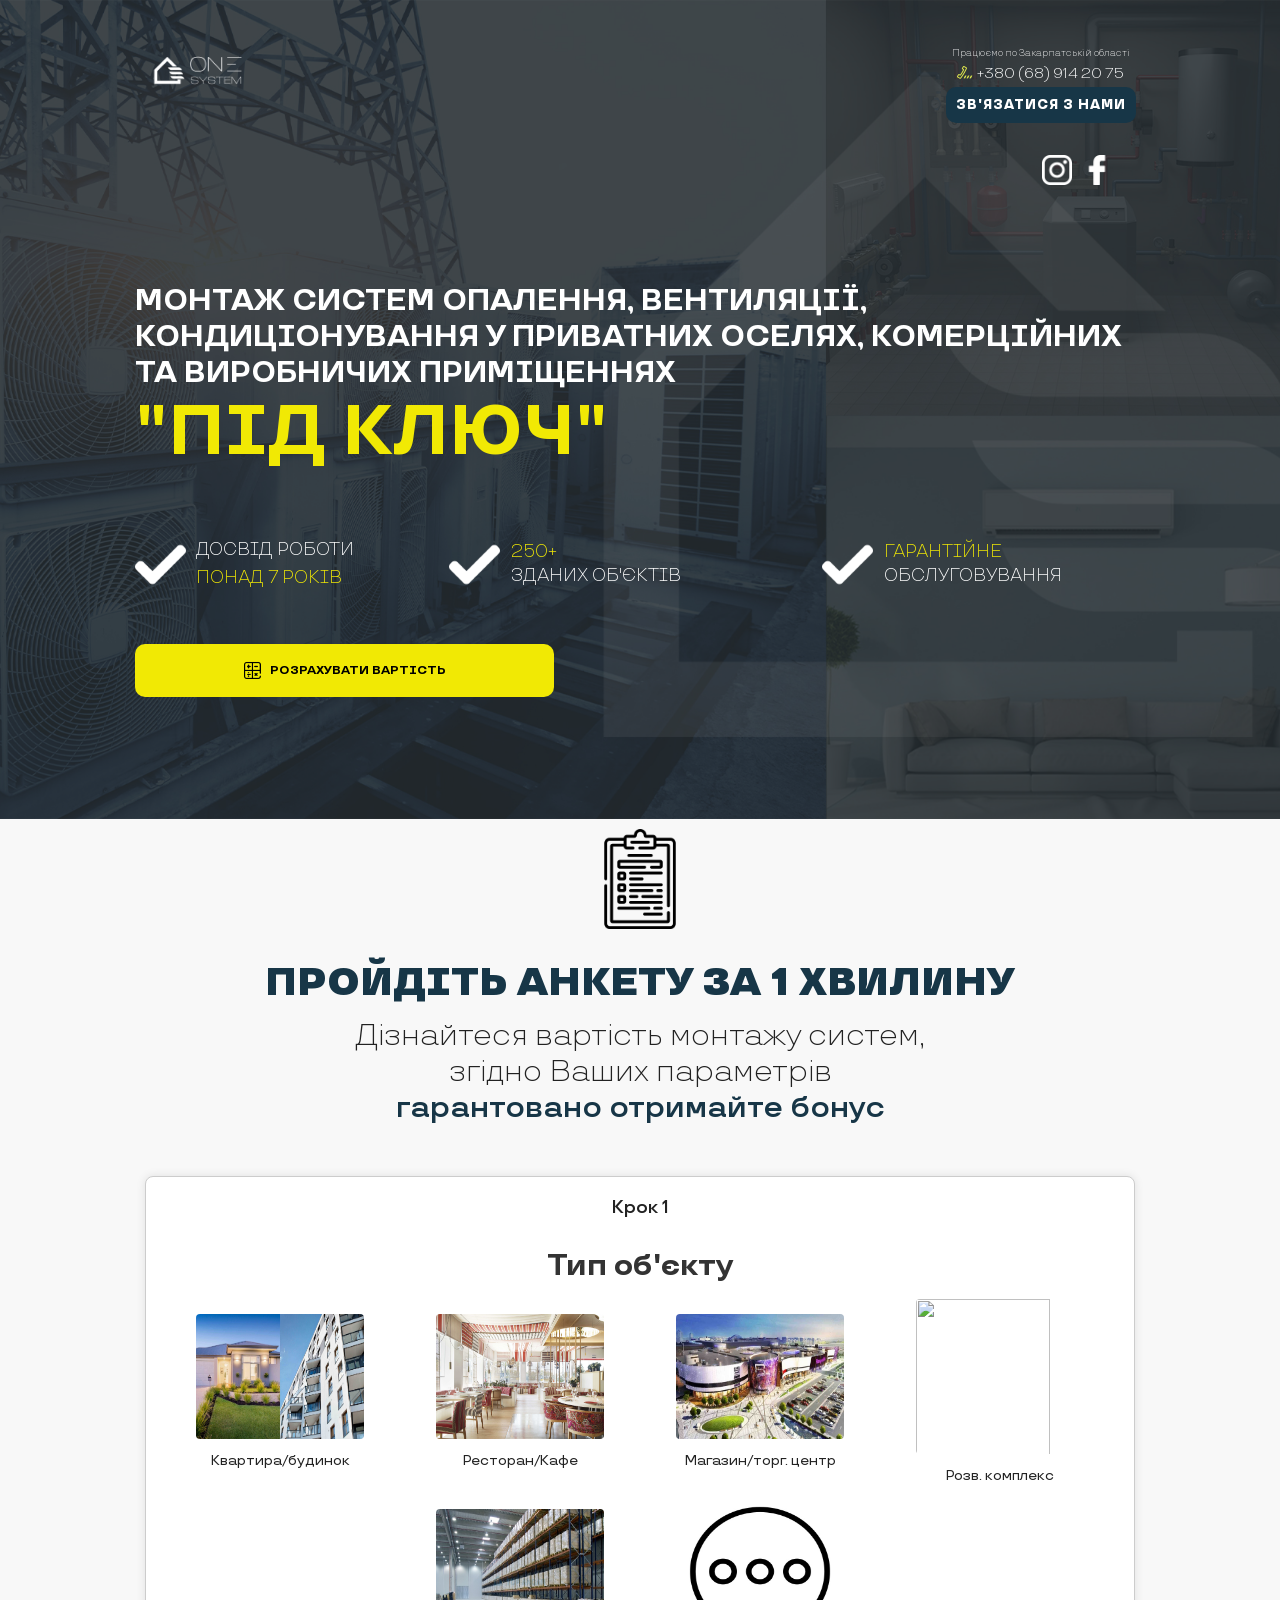
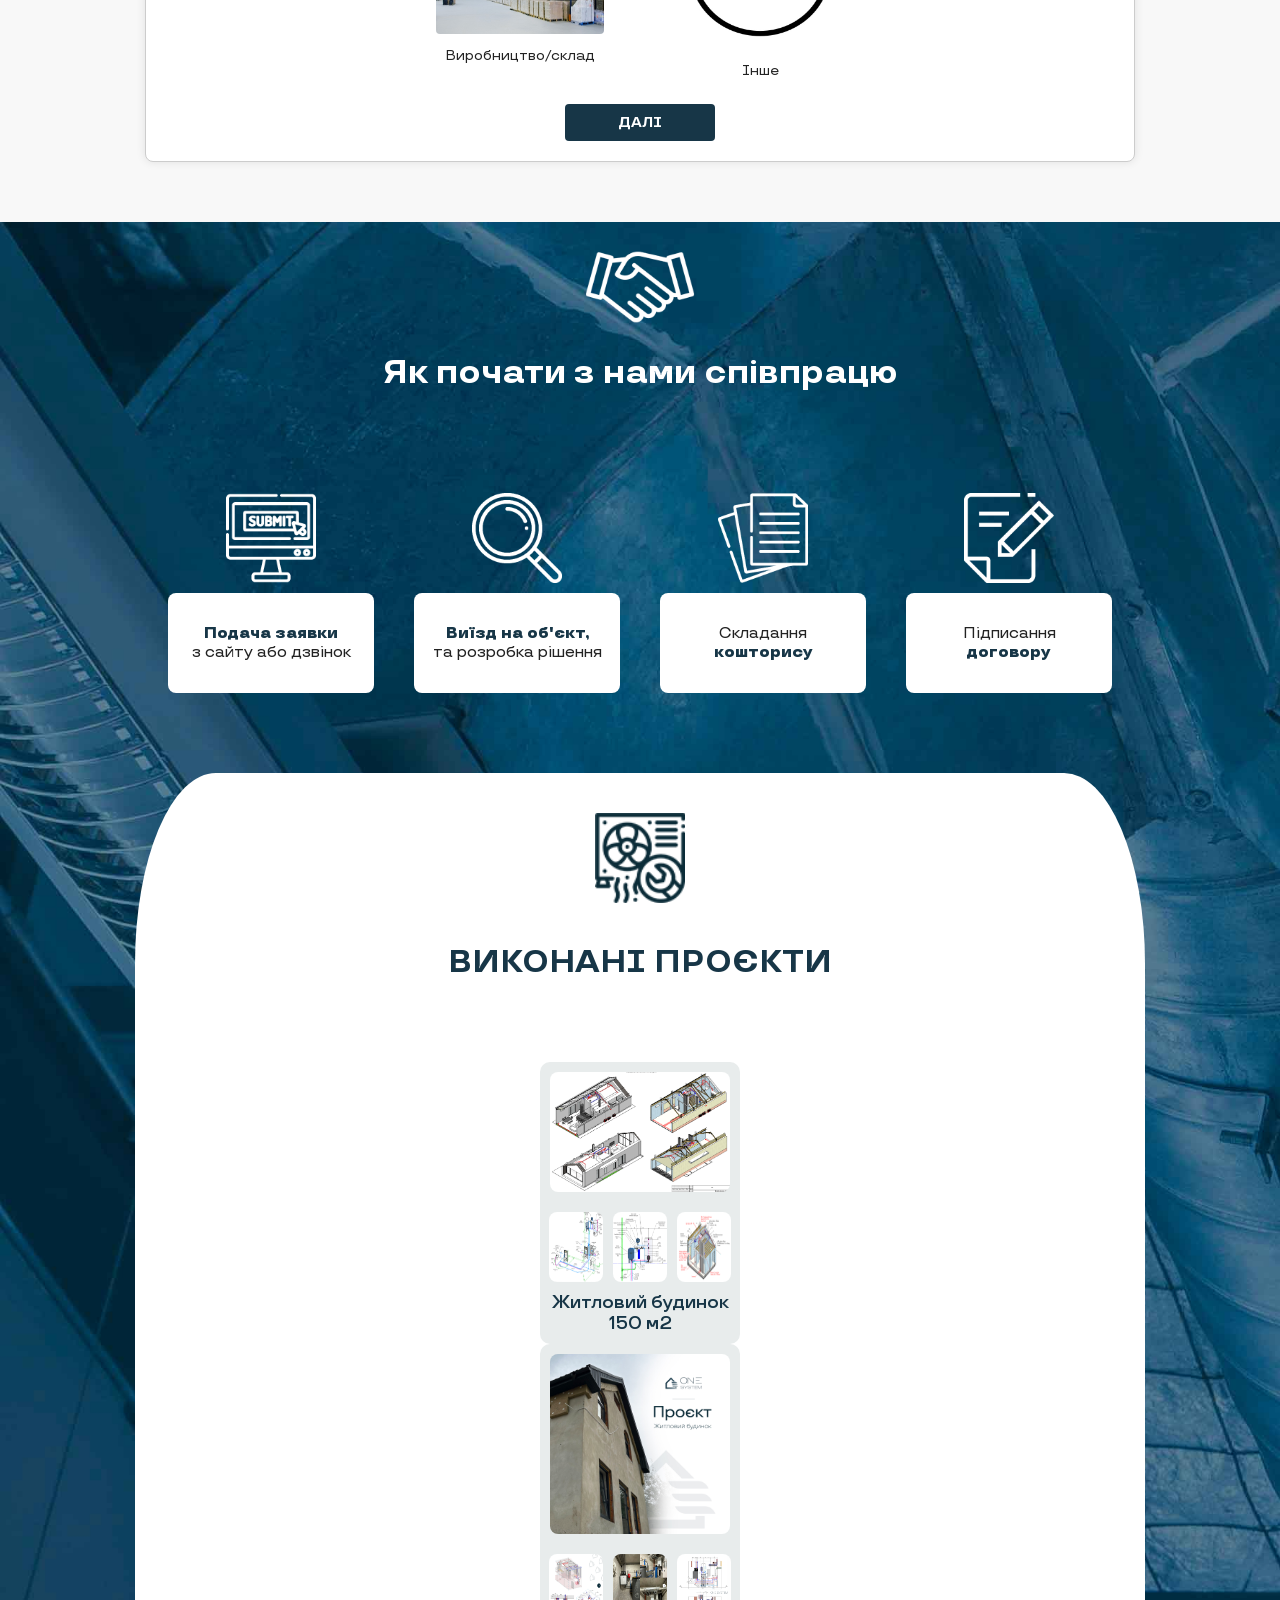
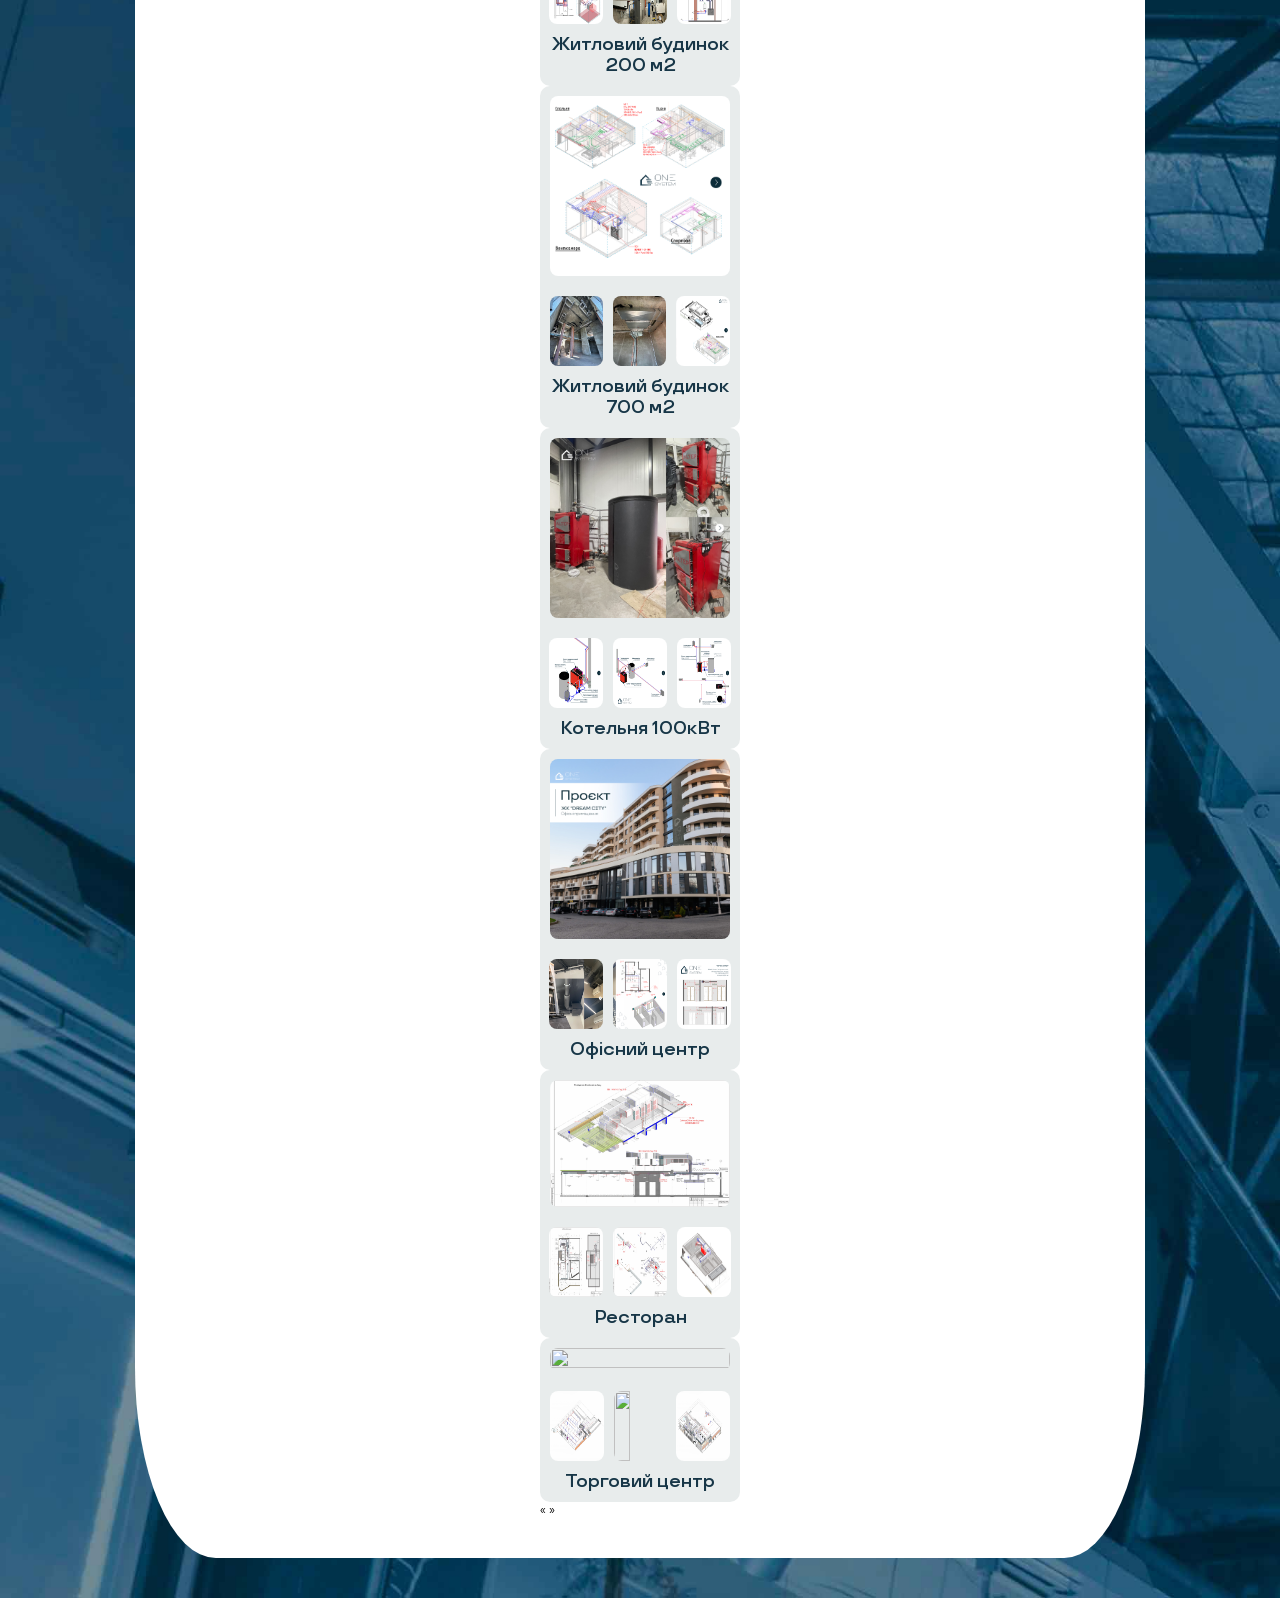
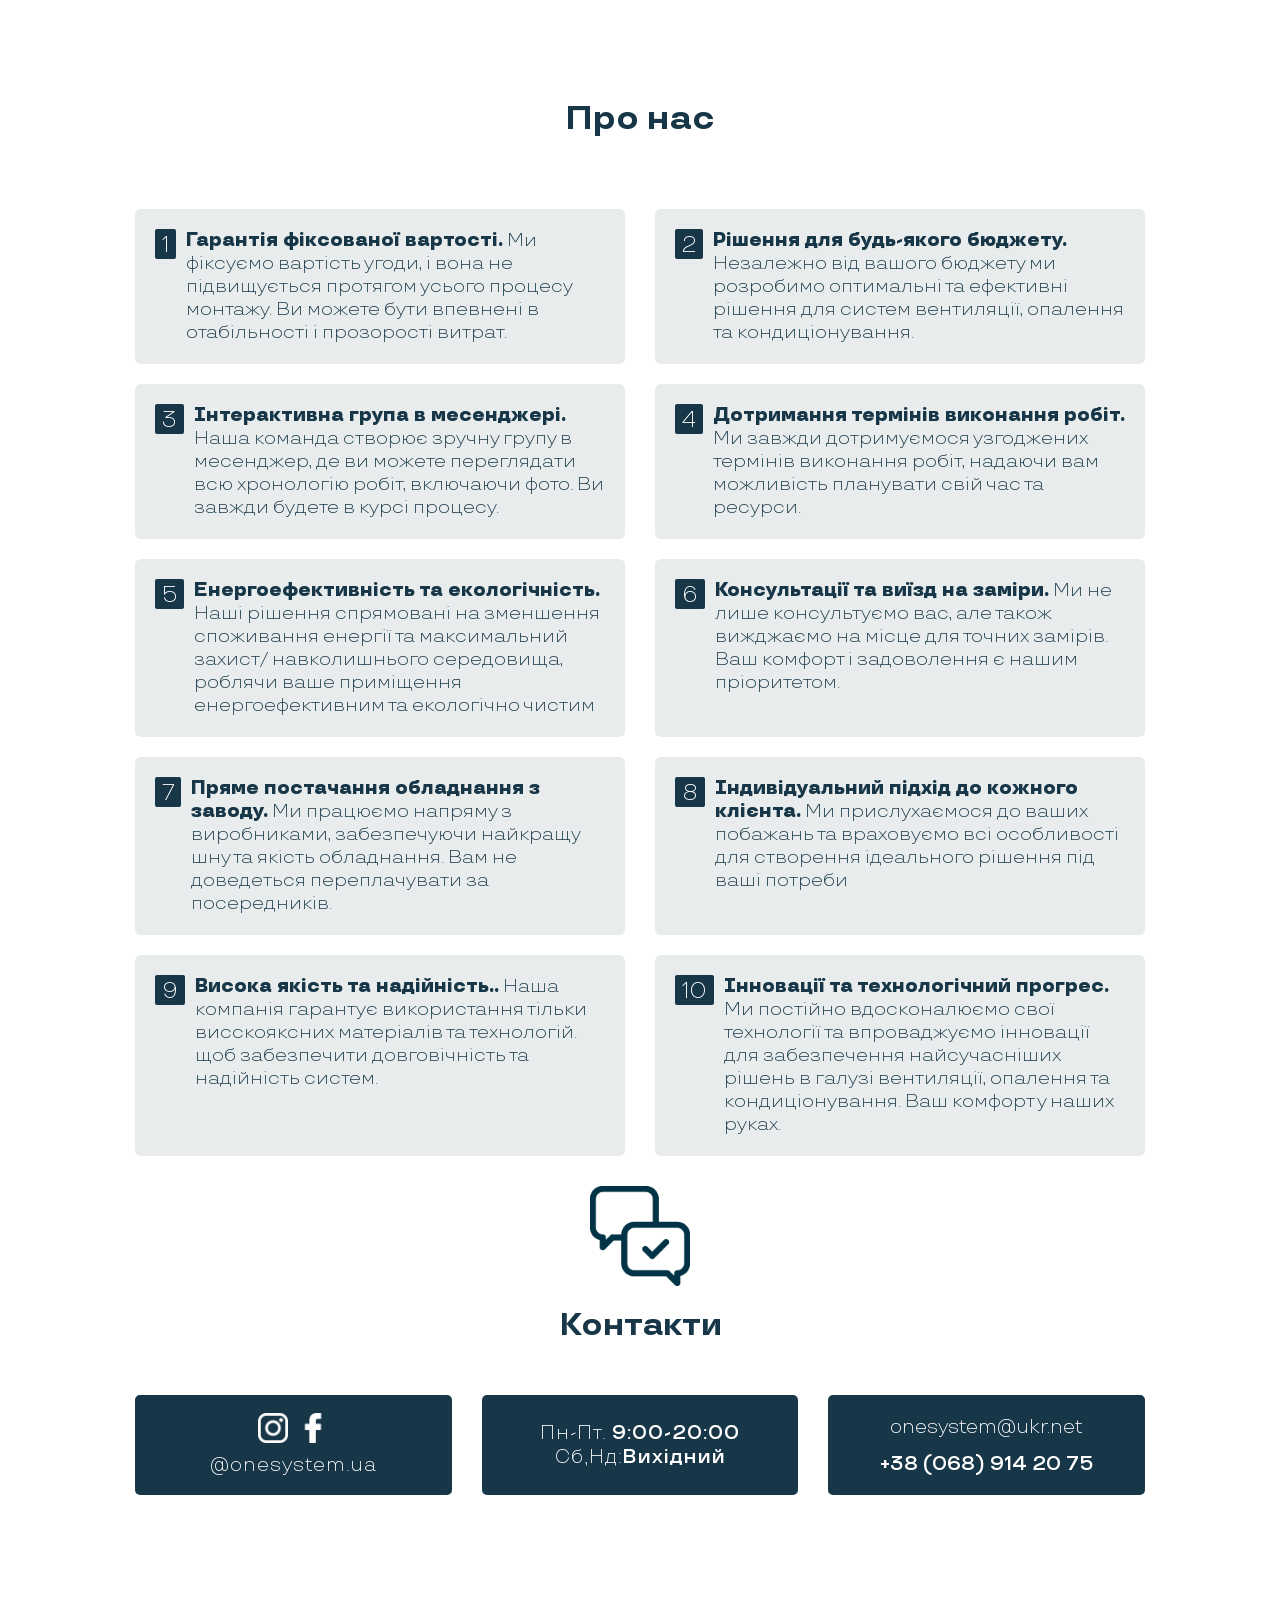
==== commit 6e18ffa3: "fix?" ====
--- a/index.htm
+++ b/index.htm
@@ -20,7 +20,7 @@
 
     <link
       rel="shortcut icon"
-      href="img/logotype/logo-color.jpg"
+      href="img/newIcons/main-logo.png"
       type="image/ico"
     />
 
@@ -75,7 +75,7 @@
           <div class="header-inner-logo">
             <div class="header-inner-logo-left">
               <a href="index.htm">
-                <img src="img/logotype/logo.png" alt="" class="logo"
+                <img src="img/newIcons/main-logo.png" alt="" class="logo"
               /></a>
             </div>
           </div>
@@ -120,16 +120,16 @@
                     >
                   </div>
                 </div>
-                <div
+                <a
                   id="butt"
+                  href="#anketa"
                   сlass="header_btn contacts-phone__recall consult"
-                  data-toggle="modal"
-                  data-target="#myModal"
+                  
                 >
                   <p class="contacts-phone__recall consult">
                     Зв'язатися з нами
                   </p>
-                </div>
+                </a>
               </div>
             </div>
           </div>
@@ -769,7 +769,7 @@
                             <input
                               type="checkbox"
                               name="workTypes"
-                              value="Сервісен обслуговування"
+                              value="Сервісне обслуговування"
                             />
                             <span class="photo-span"
                               >Сервісне обслуговування</span
--- a/css/style.css
+++ b/css/style.css
@@ -7366,3 +7366,34 @@
   width: 30px;
   height: 30px;
 }
+.modal {
+    display: none;
+    position: fixed;
+    top: 0;
+    left: 0;
+    width: 100%;
+    height: 100%;
+    background-color: rgba(0,0,0,0.7);
+}
+
+.modal-content {
+    background-color: #fefefe;
+    margin: 15% auto;
+    padding: 20px;
+    border: 1px solid #888;
+    width: 80%;
+    max-width: 400px;
+    position: relative;
+}
+
+.close {
+    color: #aaa;
+    float: right;
+    font-size: 28px;
+    font-weight: bold;
+    cursor: pointer;
+}
+
+.close:hover {
+    color: black;
+}
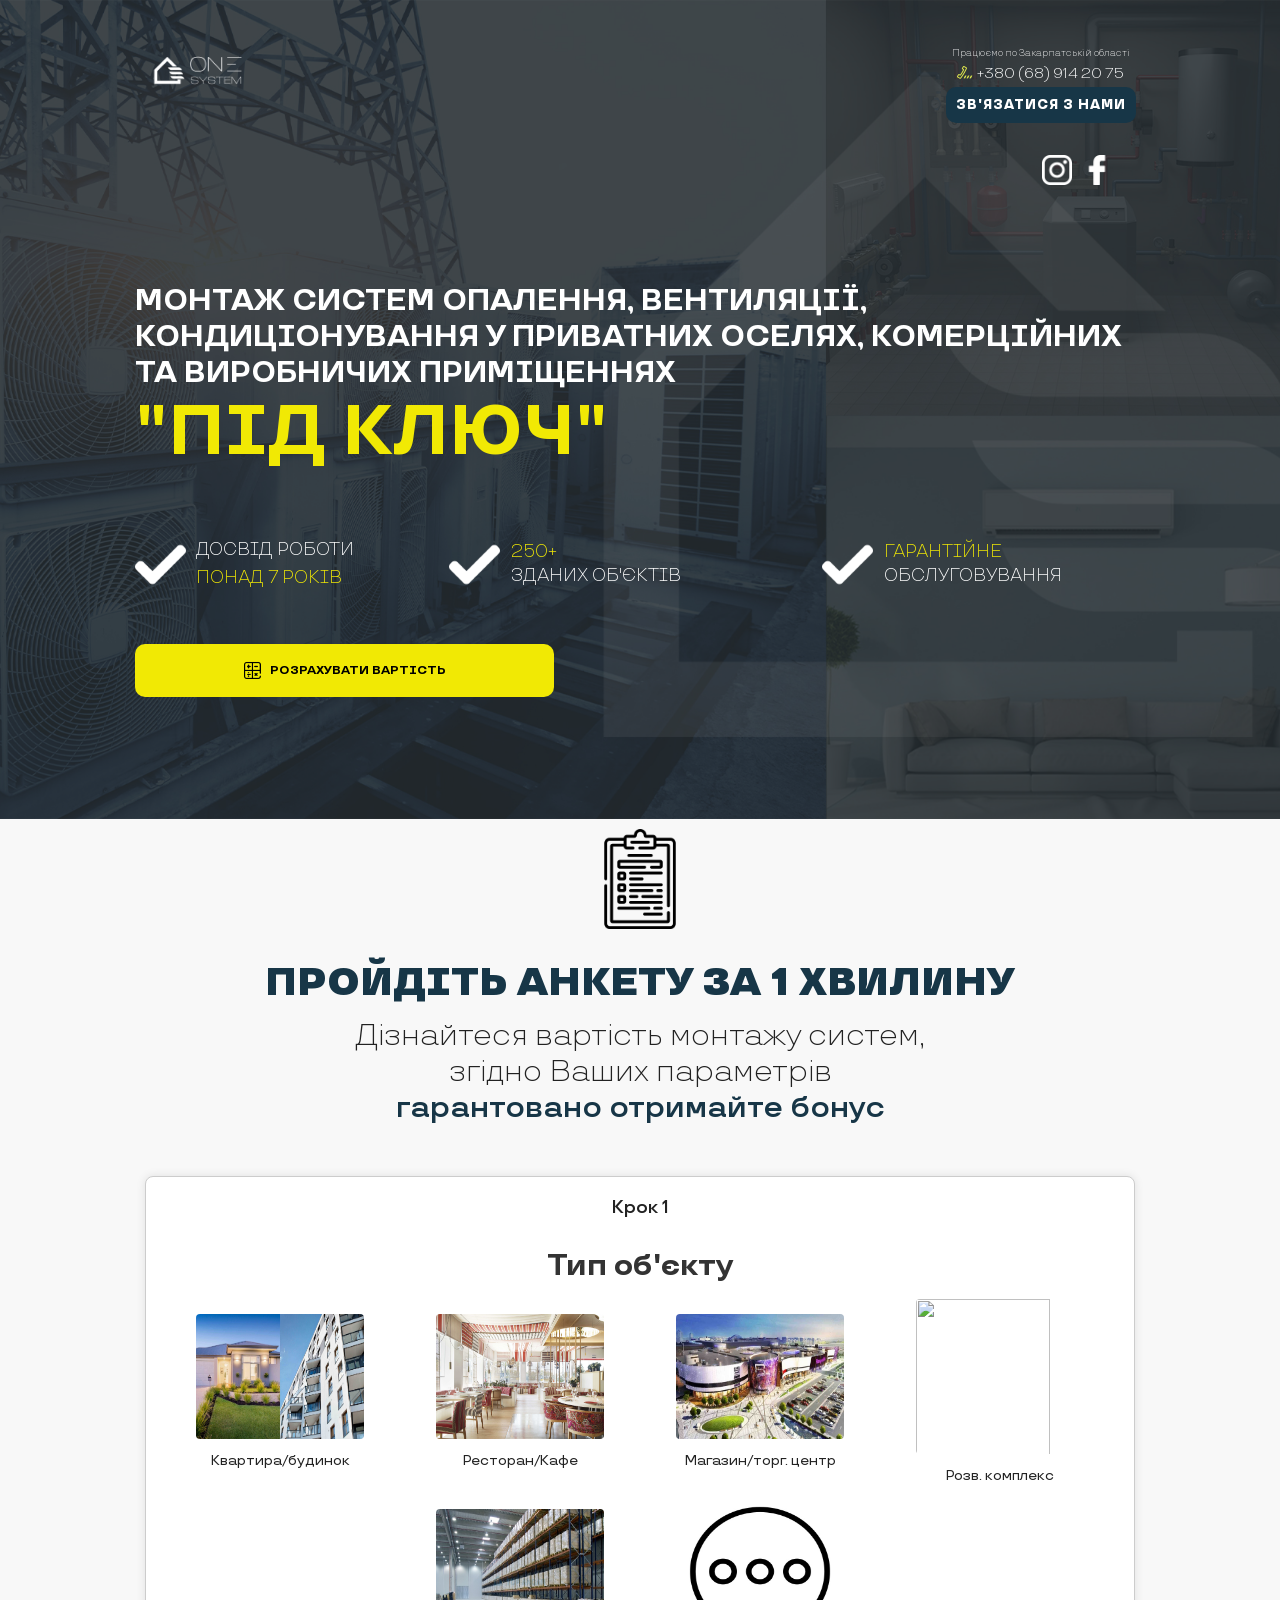
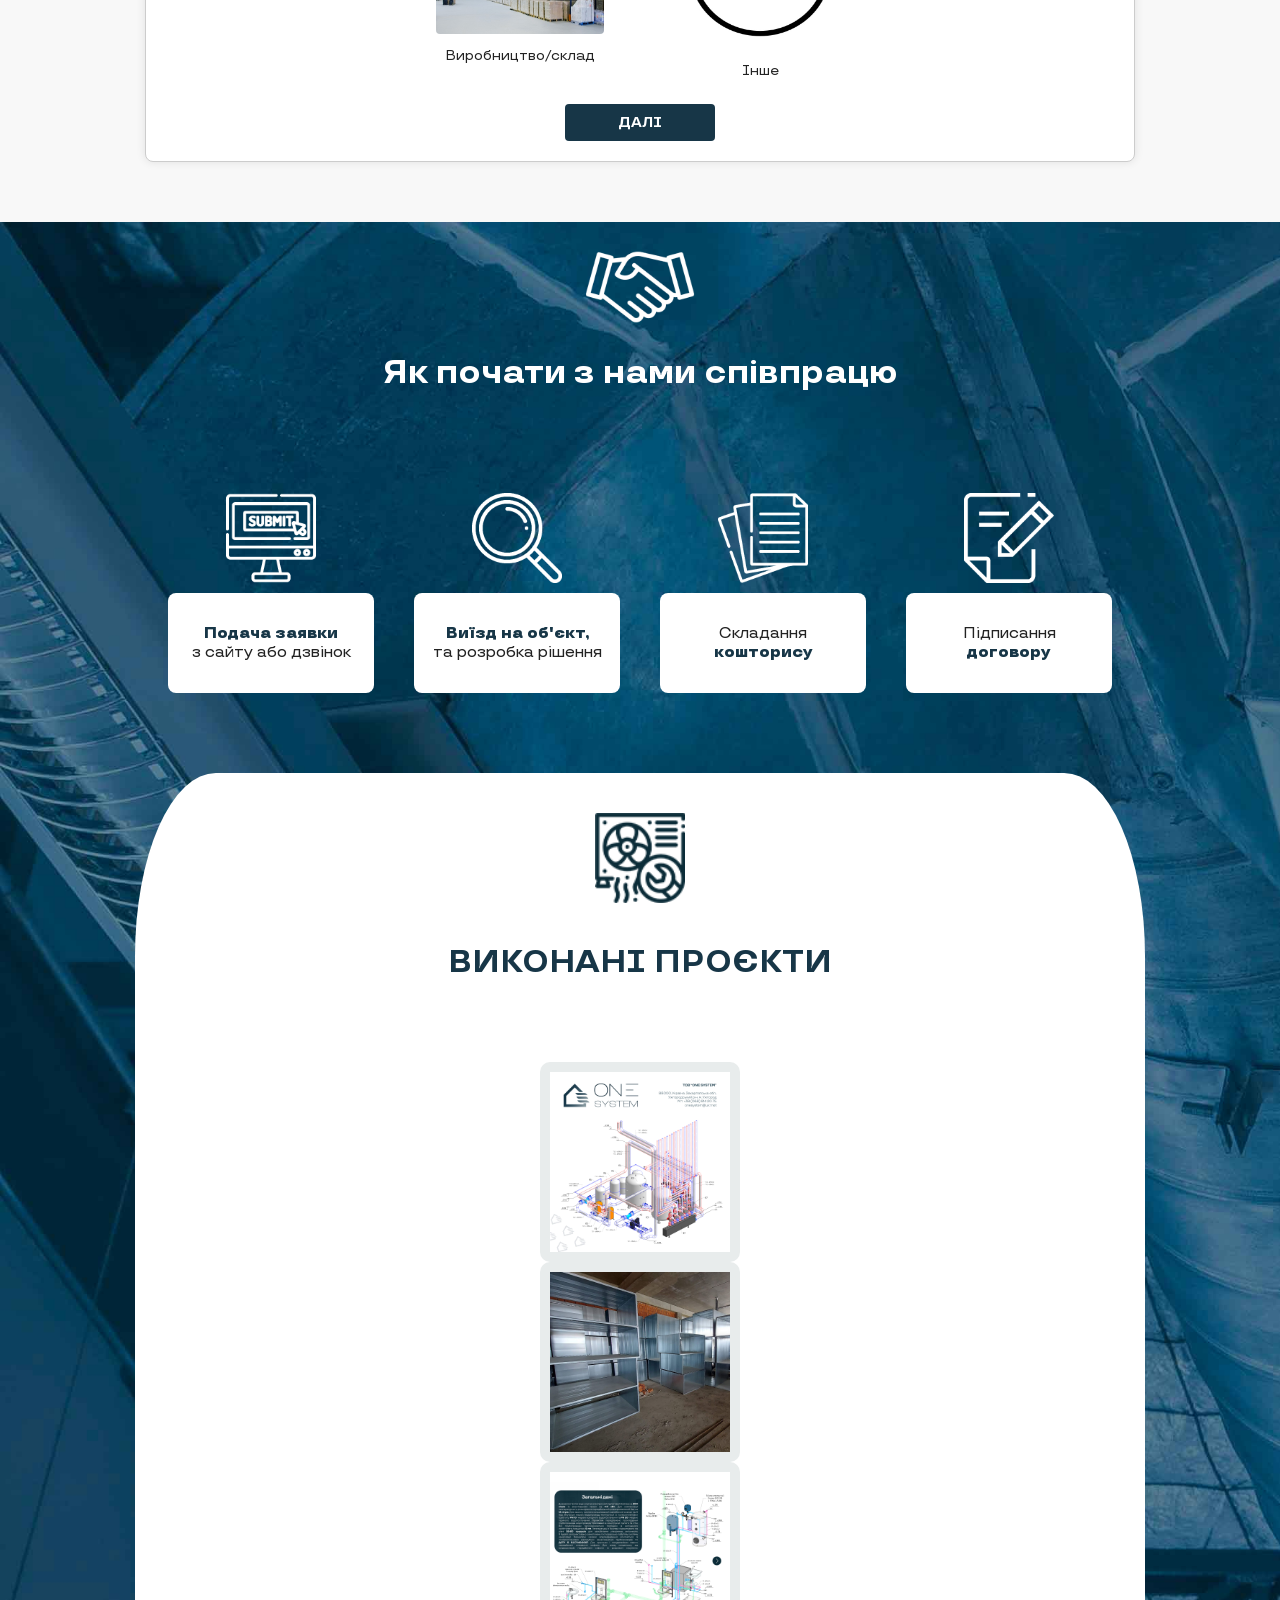
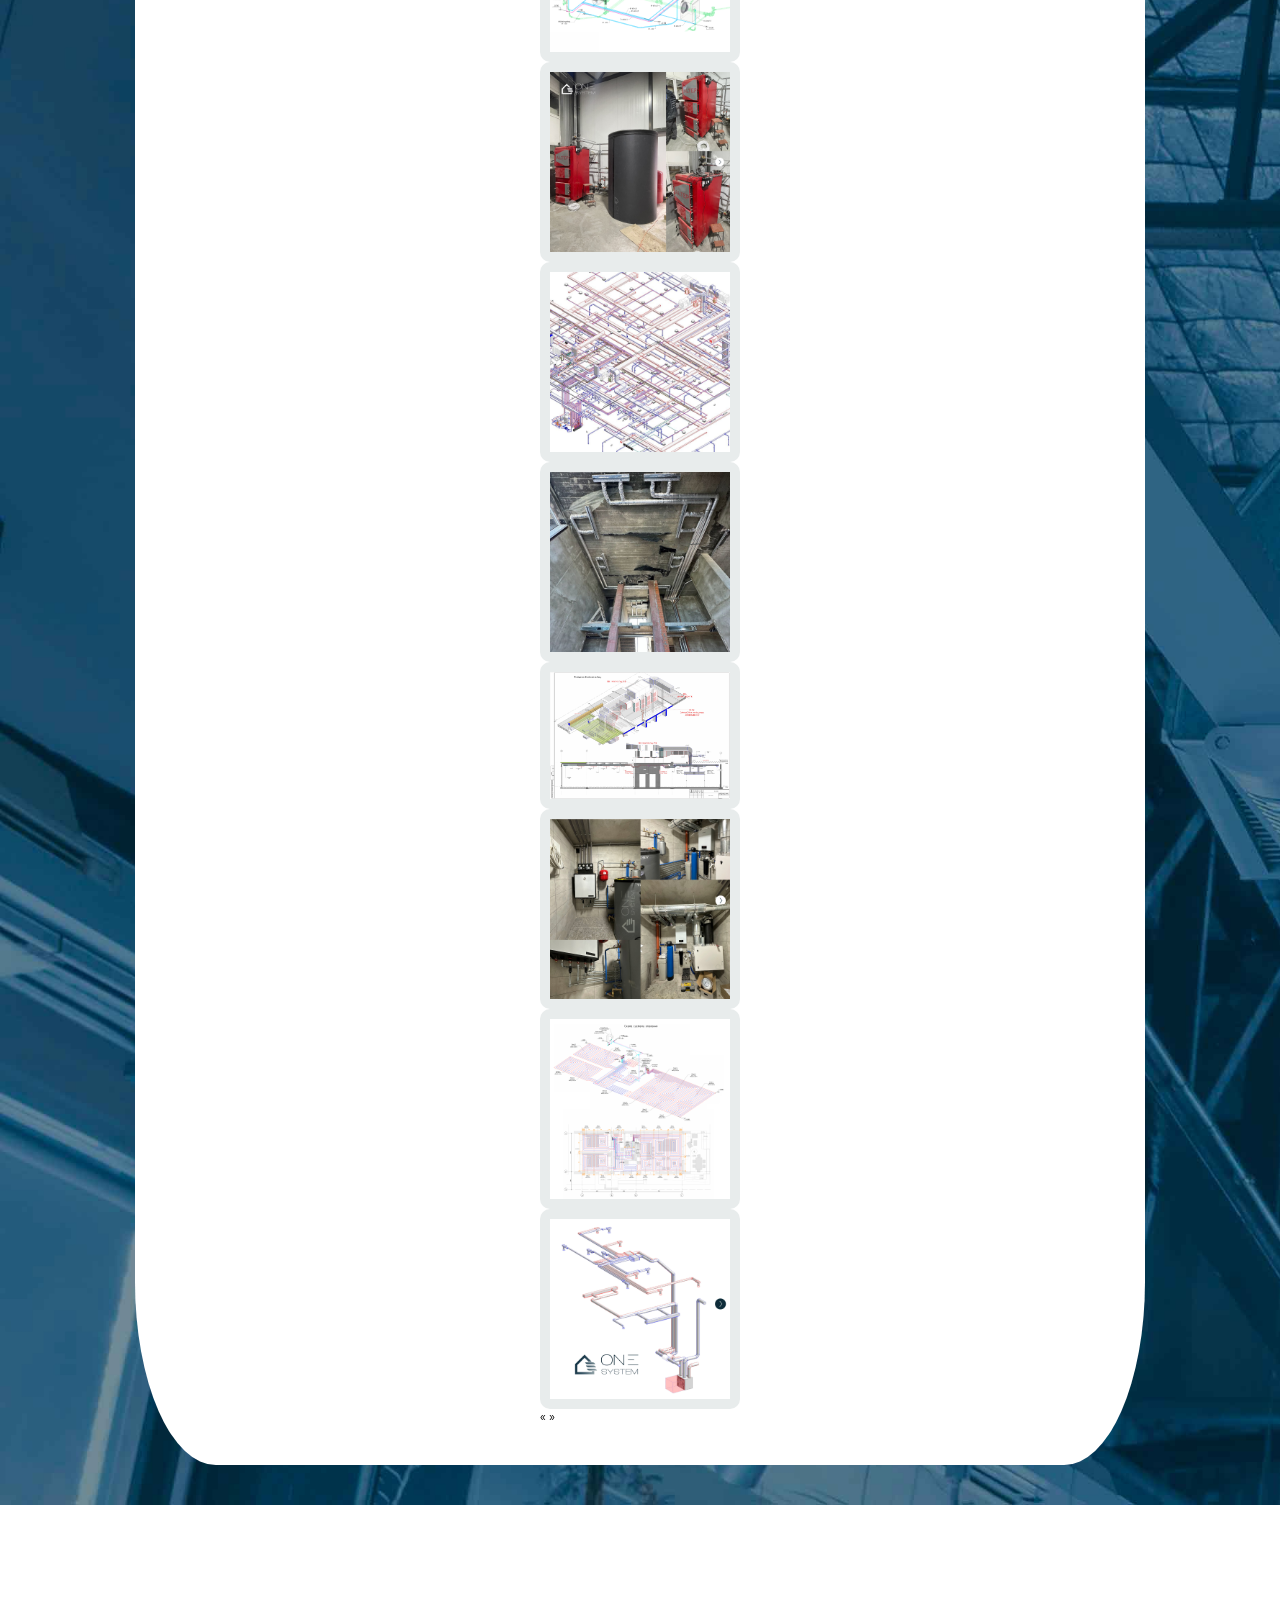
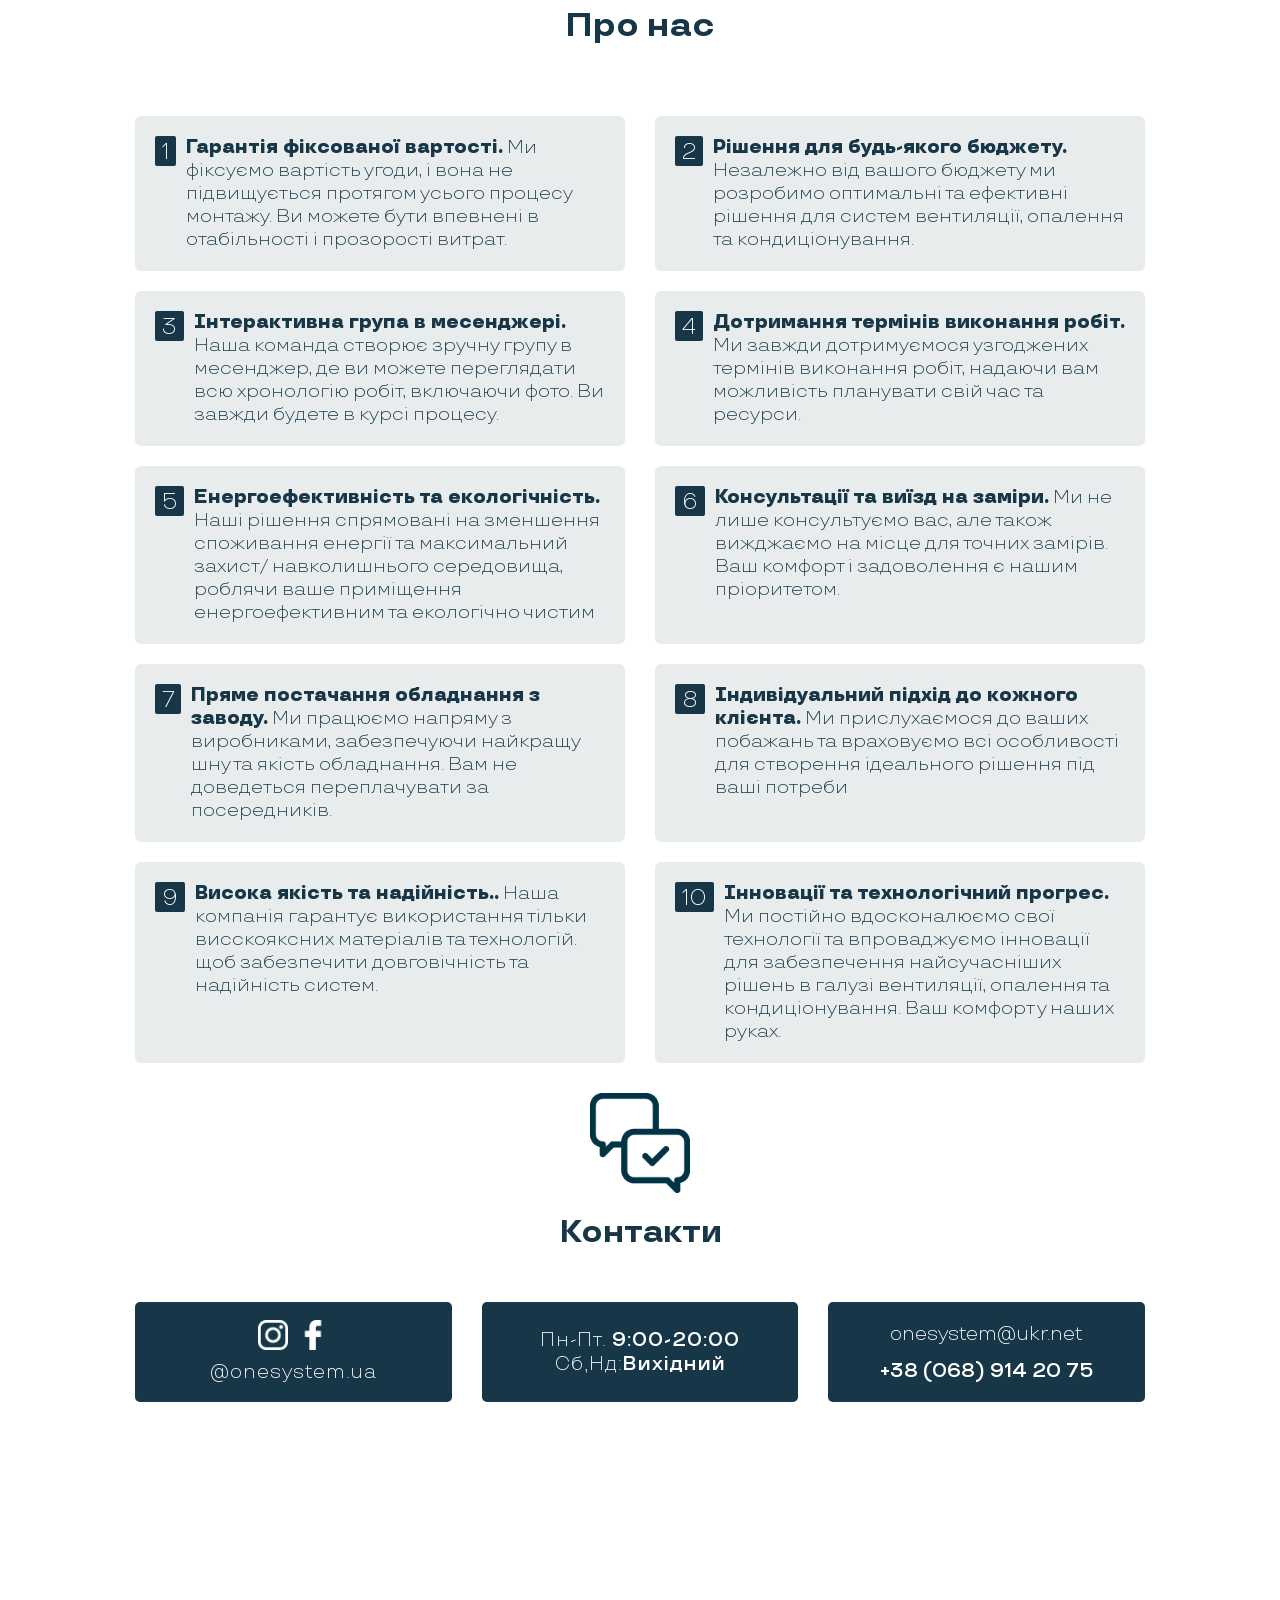
==== commit b2b9099d: "projects" ====
--- a/index.htm
+++ b/index.htm
@@ -25,33 +25,7 @@
     />
 
     <!-- Meta Pixel Code -->
-    <script>
-      !(function (f, b, e, v, n, t, s) {
-        if (f.fbq) return;
-        n = f.fbq = function () {
-          n.callMethod
-            ? n.callMethod.apply(n, arguments)
-            : n.queue.push(arguments);
-        };
-        if (!f._fbq) f._fbq = n;
-        n.push = n;
-        n.loaded = !0;
-        n.version = "2.0";
-        n.queue = [];
-        t = b.createElement(e);
-        t.async = !0;
-        t.src = v;
-        s = b.getElementsByTagName(e)[0];
-        s.parentNode.insertBefore(t, s);
-      })(
-        window,
-        document,
-        "script",
-        "https://connect.facebook.net/en_US/fbevents.js"
-      );
-      fbq("init", "3308747186036502");
-      fbq("track", "PageView");
-    </script>
+    
     <script src="https://unpkg.com/aos@2.3.1/dist/aos.js"></script>
     <noscript
       ><img
@@ -60,13 +34,9 @@
         style="display: none"
         src="tr?id=3308747186036502&ev=PageView&noscript=1"
     /></noscript>
-    <!-- End Meta Pixel Code -->
+    
 
-    <meta
-      name="facebook-domain-verification"
-      content="5sw4h7sq4c65zmqnt9kescmjwiijr1"
-    />
-  </head>
+   
 
   <body>
     <div class="first-screen" data-aos="fade-down">
@@ -82,9 +52,7 @@
           <div class="header-inner-socials">
             <div class="socials">
               <div class="socials-items">
-                <!--<div class="socials-items__item">-->
-                <!--    <a href="https://instagram.com/teploprivat?igshid=1fw3h1ubyp79h" target="_blank"><img src="img/instagram.svg"></a>-->
-                <!--</div>-->
+          
               </div>
             </div>
           </div>
@@ -93,7 +61,7 @@
               <p class="contacts__title">Працюємо по Закарпатській області</p>
               <div class="contacts-phone">
                 <div class="contacts-phone__num">
-                  <!--<span class="icon-Phones"></span>-->
+                
 
                   <div class="socials-items__item">
                     <a
@@ -114,7 +82,7 @@
                       text-align: center;
                     "
                   >
-                    <!--                                    <a href="mailto:teploprivat@gmail.com">teploprivat@gmail.com</a><br>-->
+  
                     <a href="tel:+380689142075"
                       ><span class="icon-Phones"></span>+380 (68) 914 20 75</a
                     >
@@ -167,14 +135,14 @@
               </p>
             </div>
           </div>
-          <div class="btn-main-wrap">
+          <a class="btn-main-wrap" href="#anketa">
             <button
               class="btn btn-main test-scroll"
               style="background-color: #f1e904; color: black"
             >
               <span class="icon-calc"></span>Розрахувати вартість
             </button>
-          </div>
+          </a>
         </div>
       </div>
 
@@ -576,8 +544,8 @@
                   <div class="steps-container" id="second-step">
                     <div class="form-step step2">
                       <h2 class="form-title">Площа об'єкту</h2>
-                      <div class="range-info-container"> 
-                          >Площа об'єкту:
+                      <div class="range-info-container" style="font-size: 16px; font-weight: 600;"> 
+                          Площа об'єкту:
                           <span id="areaValue">0</span>
                           м²</label
                         >
@@ -1062,95 +1030,43 @@
           <div class="glider-contain">
             <div class="glider">
               <div class="project-card">
-                <img src="./img/projects/1/1.PNG" alt="" class="main-card-photo" />
-                <ul class="project-list">
-                  <li class="project-item">
-                    <img src="./img/projects/1/2.PNG" alt="" class="project-photo" />
-                    <img src="./img/projects/1/3.PNG" alt="" class="project-photo" />
-                    <img src="./img/projects/1/4.PNG" alt="" class="project-photo" />
-                  </li>
-                </ul>
-                <p class="project-description">
-                  <span class="marked-text">Житловий будинок 150 м2<br /></span>
-                </p>
+                <img src="./img/projects/1.jpg" alt="">
               </div>
               <div class="project-card">
-                <img src="./img/projects/2/1.jpg" alt="" class="main-card-photo" />
-                <ul class="project-list">
-                  <li class="project-item">
-                    <img src="./img/projects/2/2.jpg" alt="" class="project-photo" />
-                    <img src="./img/projects/2/3.jpg" alt="" class="project-photo" />
-                    <img src="./img/projects/2/4.jpg" alt="" class="project-photo" />
-                  </li>
-                </ul>
-                <p class="project-description">
-                  <span class="marked-text">Житловий будинок 200 м2 <br /></span>
-                </p>
+              
+                <img src="./img/projects/2.jpg" alt="">
               </div>
               <div class="project-card">
-                <img src="./img/projects/3/1.jpg" alt="" class="main-card-photo" />
-                <ul class="project-list">
-                  <li class="project-item">
-                    <img src="./img/projects/3/2.jpg" alt="" class="project-photo" />
-                    <img src="./img/projects/3/3.jpg" alt="" class="project-photo" />
-                    <img src="./img/projects/3/4.jpg" alt="" class="project-photo" />
-                  </li>
-                </ul>
-                <p class="project-description">
-                  <span class="marked-text">Житловий будинок 700 м2<br /></span>
-                </p>
+              
+                <img src="./img/projects/3.jpg" alt="">
               </div>
               <div class="project-card">
-                <img src="./img/projects/4/1.jpg" alt="" class="main-card-photo" />
-                <ul class="project-list">
-                  <li class="project-item">
-                    <img src="./img/projects/4/2.jpg" alt="" class="project-photo" />
-                    <img src="./img/projects/4/3.jpg" alt="" class="project-photo" />
-                    <img src="./img/projects/4/4.jpg" alt="" class="project-photo" />
-                  </li>
-                </ul>
-                <p class="project-description">
-                  <span class="marked-text">Котельня 100кВт<br /></span>
-                </p>
+              
+                <img src="./img/projects/4.jpg" alt="">
               </div>
               <div class="project-card">
-                <img src="./img/projects/5/1.jpg" alt="" class="main-card-photo" />
-                <ul class="project-list">
-                  <li class="project-item">
-                    <img src="./img/projects/5/2.jpg" alt="" class="project-photo" />
-                    <img src="./img/projects/5/3.jpg" alt="" class="project-photo" />
-                    <img src="./img/projects/5/4.jpg" alt="" class="project-photo" />
-                  </li>
-                </ul>
-                <p class="project-description">
-                  <span class="marked-text">Офісний центр<br /></span>
-                </p>
+              
+                <img src="./img/projects/5.jpg" alt="">
               </div>
               <div class="project-card">
-                <img src="./img/projects/6/1.jpg" alt="" class="main-card-photo" />
-                <ul class="project-list">
-                  <li class="project-item">
-                    <img src="./img/projects/6/2.jpg" alt="" class="project-photo" />
-                    <img src="./img/projects/6/3.jpg" alt="" class="project-photo" />
-                    <img src="./img/projects/6/4.PNG" alt="" class="project-photo" />
-                  </li>
-                </ul>
-                <p class="project-description">
-                  <span class="marked-text">Ресторан<br /></span>
-                </p>
+              
+                <img src="./img/projects/6.jpg" alt="">
               </div>
               <div class="project-card">
-                <img src="./img/projects/7/1.jpg" alt="" class="main-card-photo" />
-                <ul class="project-list">
-                  <li class="project-item">
-                    <img src="./img/projects/7/2.jpg" alt="" class="project-photo" />
-                    <img src="./img/projects/7/3.jpg" alt="" class="project-photo" />
-                    <img src="./img/projects/7/4.jpg" alt="" class="project-photo" />
-                  </li>
-                </ul>
-                <p class="project-description">
-                  <span class="marked-text">Торговий центр<br /></span>
-                </p>
+              
+                <img src="./img/projects/7.jpg" alt="">
+              </div>
+              <div class="project-card">
+              
+                <img src="./img/projects/8.jpg" alt="">
+              </div>
+              <div class="project-card">
+              
+                <img src="./img/projects/9.jpg" alt="">
+              </div>
+              <div class="project-card">
+              
+                <img src="./img/projects/10.jpg" alt="">
               </div>
 
             </div>
@@ -1408,14 +1324,14 @@
           {
             breakpoint: 768,
             settings: {
-              slidesToShow: 3,
+              slidesToShow: 2,
               slidesToScroll: 1,
             },
           },
           {
             breakpoint: 1200,
             settings: {
-              slidesToShow: 4,
+              slidesToShow: 3,
               slidesToScroll: 1,
             },
           },
--- a/css/style.css
+++ b/css/style.css
@@ -7070,18 +7070,6 @@
   background-color: #e8ecec;
   border-radius: 10px;
 }
-.main-card-photo {
-  width: 100%;
-  height:70%;
-  border-radius: 8px;
-}
-.project-item {
-  display: flex;
-  justify-content: center;
-  align-items: center;
-  gap: 10px;
-  width: 100%;
-}
 .project-card {
   display: flex;
   justify-content: center;
@@ -7090,21 +7078,7 @@
   width: 200px;
 }
 
-.project-description {
-  text-align: center;
-  margin-top: 10px;
-  font-size: 14px;
-  font-weight: 400;
-}
-.project-photo {
-  width:30%;
-  height: 70px;
-  border-radius: 8px;
-}
-.project-list {
-  margin-top: 20px;
-  width: 100%;
-}
+
 .done-projects-title {
   font-size: 18px;
   color: #173647;
